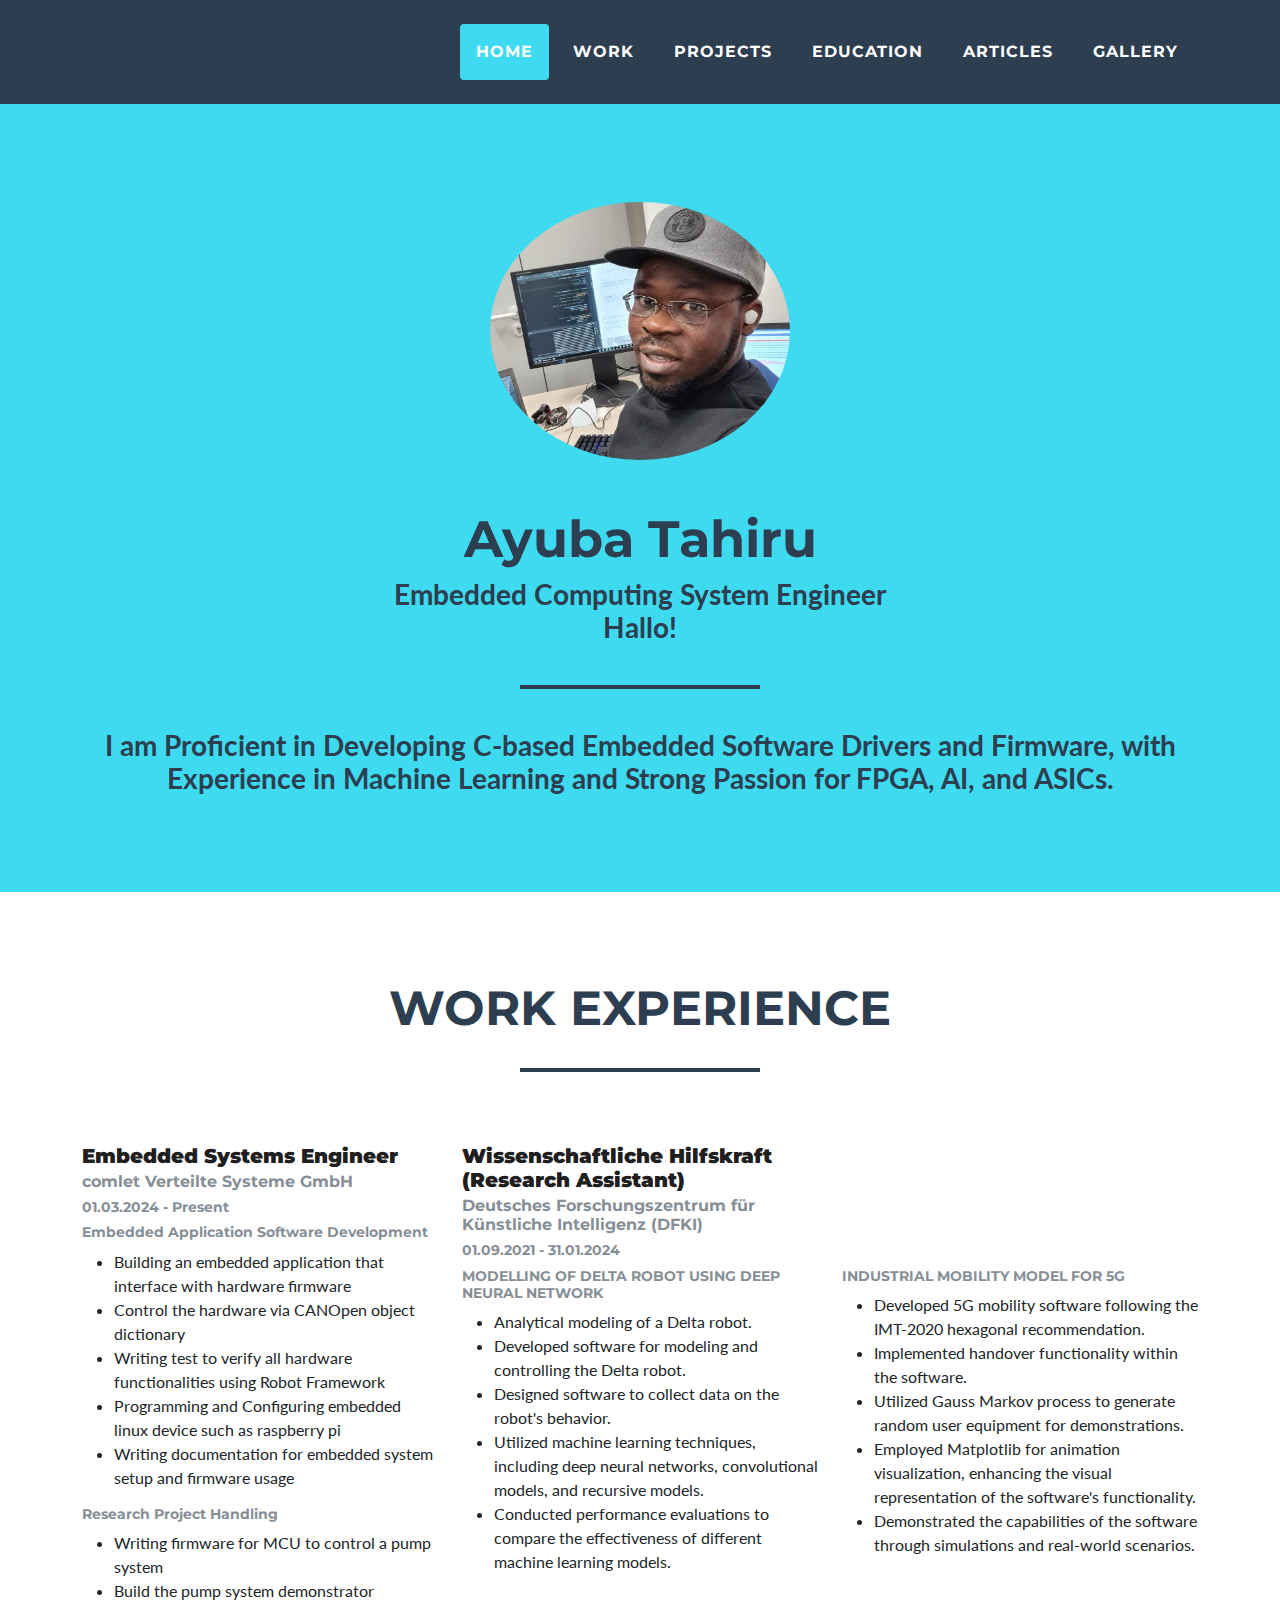
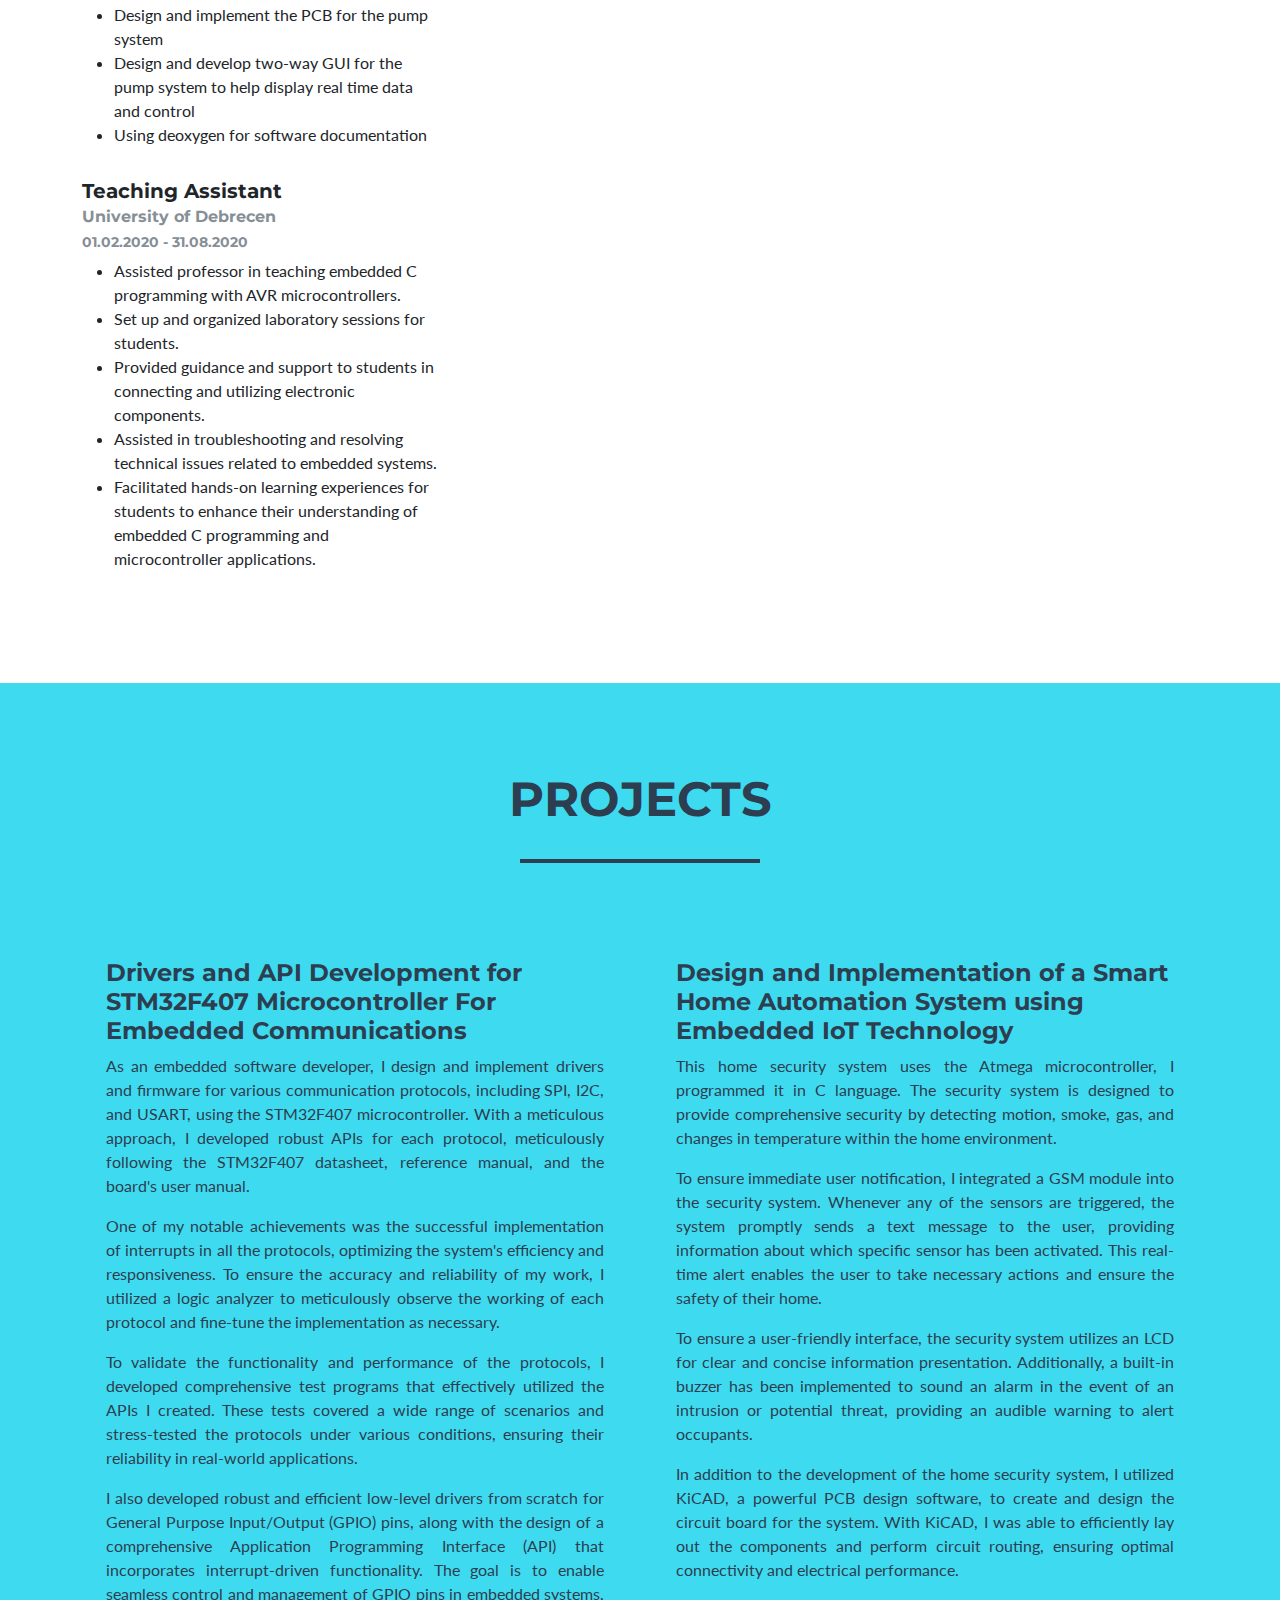
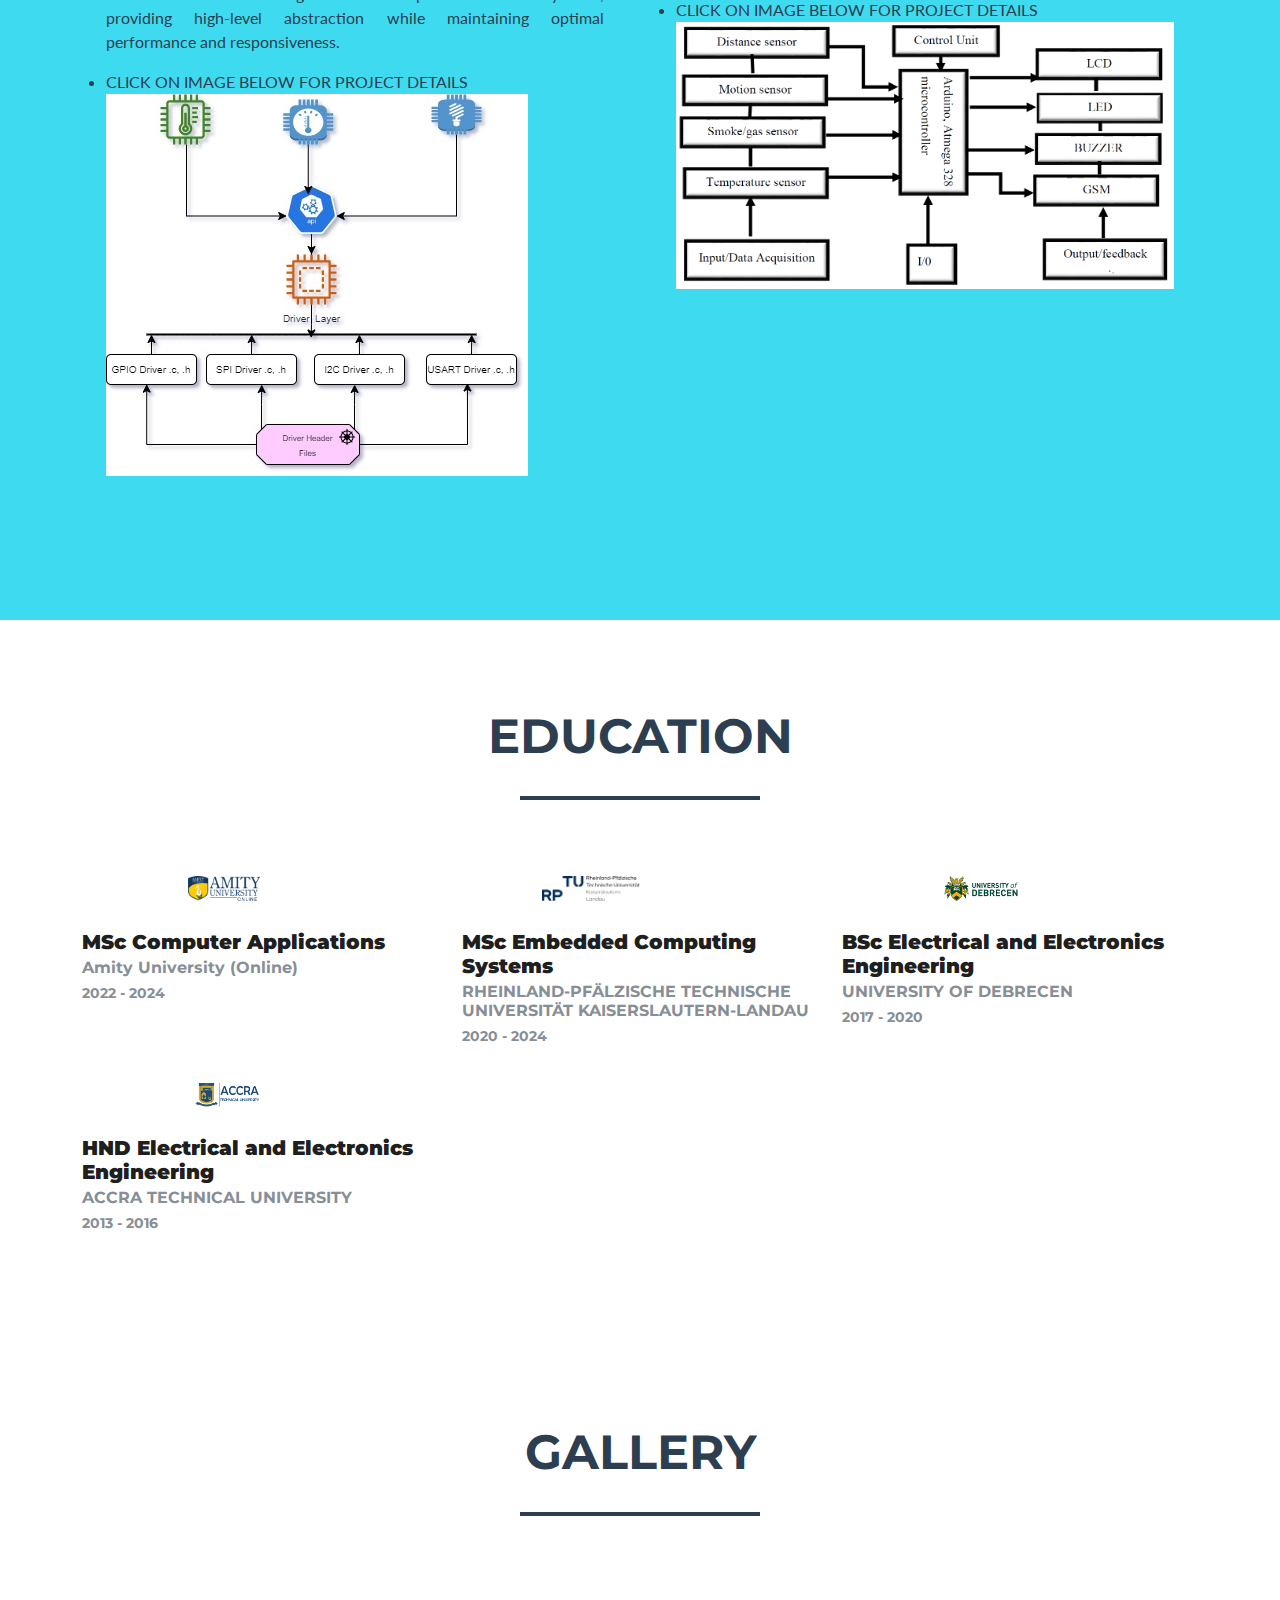
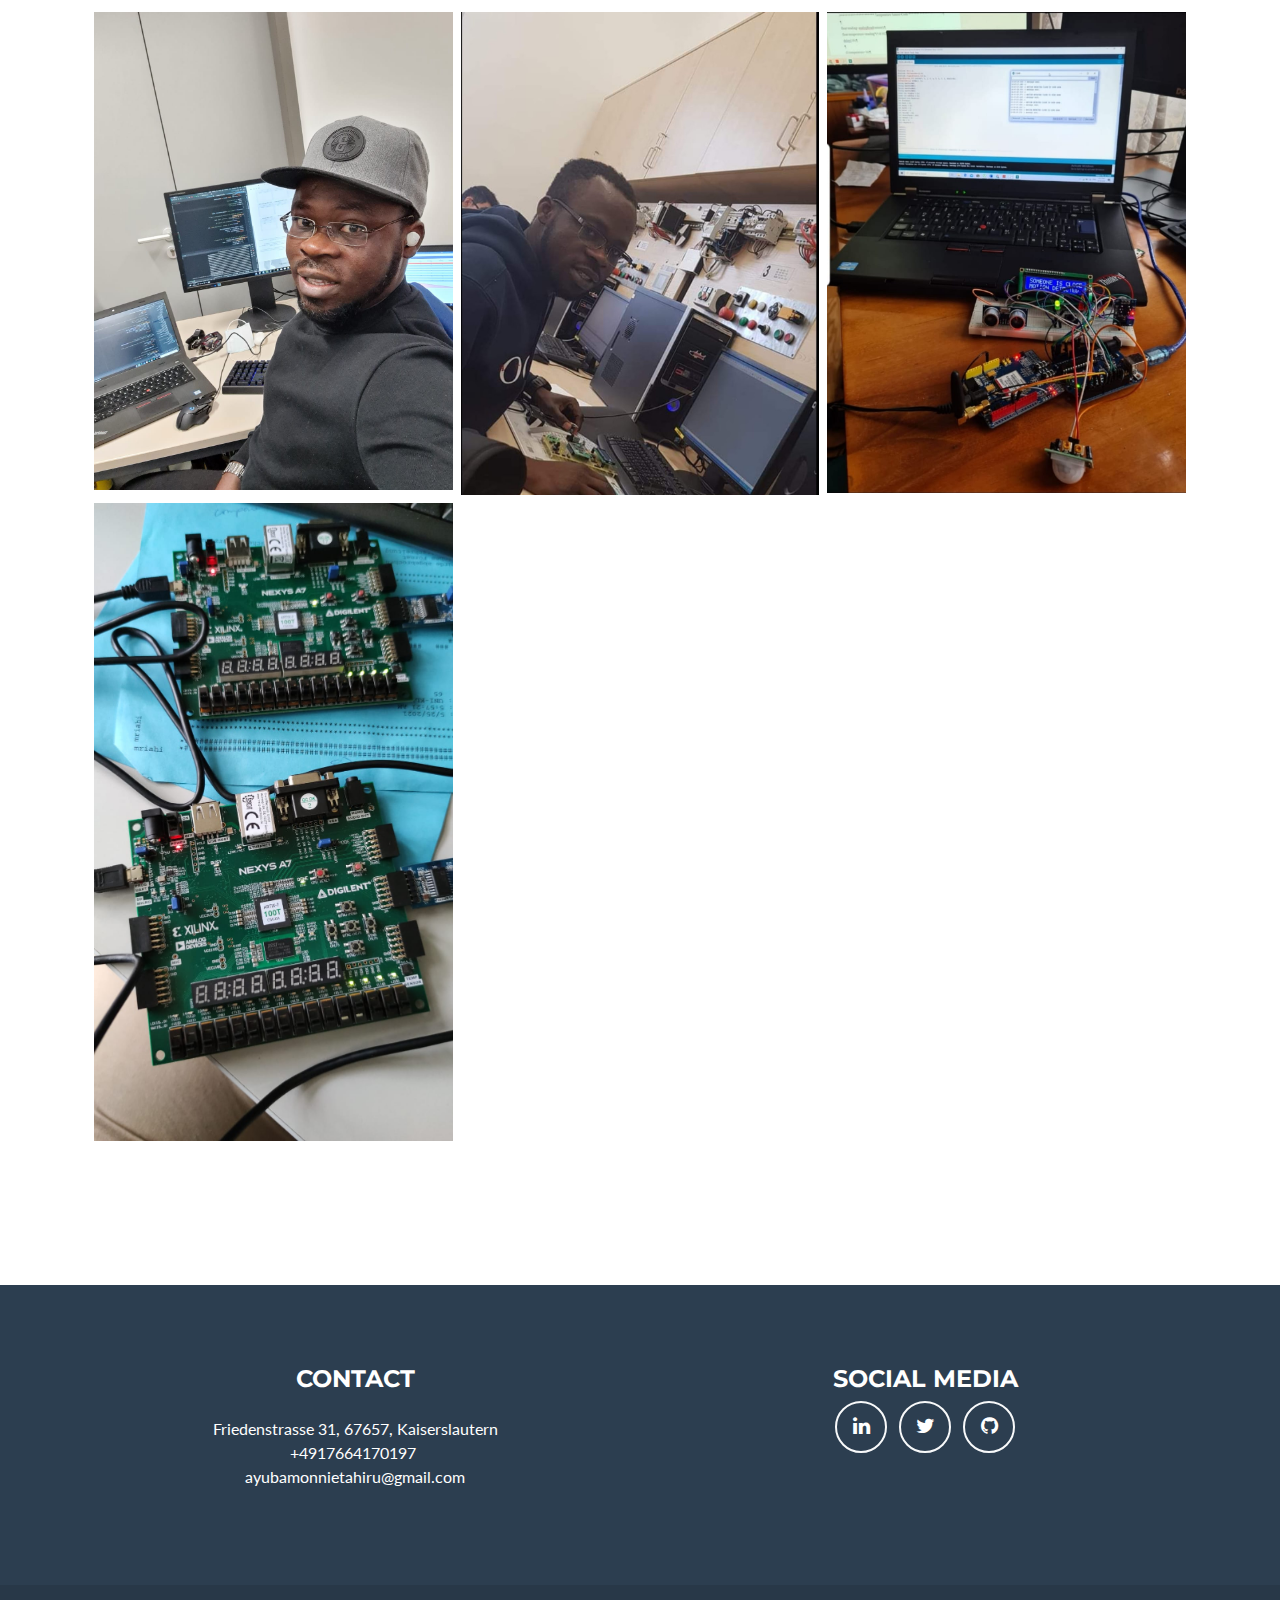
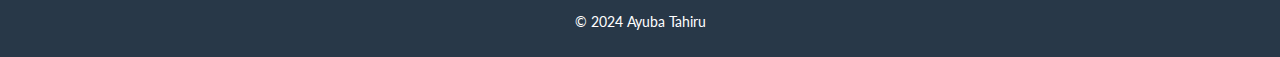
==== index.html @ aef9b49b "Profile Update" ====
<!DOCTYPE html>
<html>

<head>
    <meta charset="utf-8">
    <meta name="viewport" content="width=device-width, initial-scale=1.0, shrink-to-fit=no">
    <meta name="google-site-verification" content="ha3U45m9JiRCYBDZTpWLbIV7lhW-PBx6EXMW8R4tRHI" />
<!--    <meta name="googlec4271764624d5df5.html">-->
    <title>Ayuba Tahiru</title>
    <link rel="stylesheet" href="assets/bootstrap/css/bootstrap.min.css">
    <link rel="stylesheet" href="https://fonts.googleapis.com/css?family=Montserrat:400,700&amp;display=swap">
    <link rel="stylesheet" href="https://fonts.googleapis.com/css?family=Lato:400,700,400italic,700italic&amp;display=swap">
    <link rel="stylesheet" href="assets/fonts/font-awesome.min.css">
    <link rel="stylesheet" href="https://cdnjs.cloudflare.com/ajax/libs/baguettebox.js/1.11.1/baguetteBox.min.css">
    <link rel="stylesheet" href="assets/css/Projects-Grid-Horizontal-images.css">
    <link rel="stylesheet" href="assets/css/styles.css">
</head>

<body id="page-top" data-bs-spy="scroll" data-bs-target="#mainNav" data-bs-offset="72">
    <nav class="navbar navbar-light navbar-expand-lg fixed-top bg-secondary text-uppercase" id="mainNav">
        <div class="container"><button data-bs-toggle="collapse" data-bs-target="#navbarResponsive" class="navbar-toggler text-white bg-primary navbar-toggler-right text-uppercase rounded bg-secondary" aria-controls="navbarResponsive" aria-expanded="false" aria-label="Toggle navigation"><i class="fa fa-bars"></i></button>
            <div class="collapse navbar-collapse" id="navbarResponsive">
                <ul class="navbar-nav ms-auto">
                     <li class="nav-item mx-0 mx-lg-1"><a class="nav-link py-3 px-0 px-lg-3 rounded" href="#home">Home</a></li>
                    <li class="nav-item mx-0 mx-lg-1"><a class="nav-link py-3 px-0 px-lg-3 rounded" href="#work">Work</a></li>
                    <li class="nav-item mx-0 mx-lg-1"><a class="nav-link py-3 px-0 px-lg-3 rounded" href="#projects">Projects</a></li>
                    <li class="nav-item mx-0 mx-lg-1"><a class="nav-link py-3 px-0 px-lg-3 rounded" href="#education">Education</a></li>
                    <li class="nav-item mx-0 mx-lg-1"><a class="nav-link py-3 px-0 px-lg-3 rounded" href="mcu_Intro.html">Articles</a></li> <!-- Link to the new page -->
                    <li class="nav-item mx-0 mx-lg-1"><a class="nav-link py-3 px-0 px-lg-3 rounded" href="#gallery">Gallery</a></li>

                </ul>
            </div>
        </div>
    </nav>


    <header id="home" class="text-center text-white bg-primary masthead ayubbg">
        <div class="container"><img class="img-fluid d-block mx-auto mb-5 prof_img" src="assets/img/ayub.jpeg">
            <h3 class="name_heading text-secondary">Ayuba Tahiru</h3>
            <h2 class="font-weight-light mb-0 text-secondary">Embedded Computing System Engineer</h2>
            <h2 class="font-weight-light mb-0 text-secondary">Hallo!</h2>
            <hr class="star-dark">
            <h2 class="font-weight-light mb-0 text-secondary">I am Proficient in Developing C-based Embedded Software Drivers and Firmware, with Experience in Machine Learning and Strong Passion for FPGA, AI, and ASICs.</h2>
<!--            <h2 class="font-weight-light mb-0 text-secondary">Seeking a Position in Embedded Software Development.</h2>-->
        </div>
    </header><!-- Start: work -->
    <section id="work" class="portfolio">
        <div class="container">
            <h2 class="text-uppercase text-center text-secondary">Work Experience</h2>
            <hr class="star-dark mb-5">
            <div class="row">
                <div class="col-md-6 col-lg-4 mt-4">
                    <div class="card hide-card">
                        <div class="card-body">
                            <h5 class="card-title" style="text-align: left;"><strong><span style="color: rgba(0, 0, 0, 0.9);">Embedded Systems Engineer</span></strong></h5>
                            <h6 class="text-muted card-subtitle mb-2" style="text-align: left;">comlet Verteilte Systeme GmbH </h6>
                            <h6 class="text-muted card-subtitle mb-2 project-date mt-2" style="text-align: left;">01.03.2024 - Present</h6>
                             <h6 class="text-muted card-subtitle mb-2 project-date mt-2">Embedded Application Software Development</h6>
                            <ul>
                                <li>Building an embedded application that interface with hardware firmware</li>
                                <li>Control the hardware via CANOpen object dictionary</li>
                                <li>Writing test to verify all hardware functionalities using Robot Framework</li>
                                <li>Programming and Configuring embedded linux device such as raspberry pi</li>
                                <li>Writing documentation for embedded system setup and firmware usage</li>
                            </ul>
                            <h6 class="text-muted card-subtitle mb-2 project-date mt-2">Research Project Handling</h6>
                            <ul>
                                <li>Writing firmware for MCU to control a pump system</li>
                                <li>Build the pump system demonstrator</li>
                                <li>Design and implement the PCB for the pump system</li>
                                <li>Design and develop two-way GUI for the pump system to help display real time data and control</li>
                                <li>Using deoxygen for software documentation</li>
                            </ul>
                        </div>
                    </div>
                </div>

               <div class="col-md-6 col-lg-4 mt-4">
                    <div class="card hide-card">
                        <div class="card-body">
                            <h5 class="card-title" style="text-align: left;"><strong><span style="color: rgba(0, 0, 0, 0.9);">Wissenschaftliche Hilfskraft (Research Assistant) </span></strong></h5>
                            <h6 class="text-muted card-subtitle mb-2" style="text-align: left;">Deutsches Forschungszentrum für Künstliche Intelligenz (DFKI) </h6>
                            <h6 class="text-muted card-subtitle mb-2 project-date mt-2" style="text-align: left;">01.09.2021 - 31.01.2024</h6>
                             <h6 class="text-muted card-subtitle mb-2 project-date mt-2">MODELLING OF DELTA ROBOT USING DEEP NEURAL NETWORK</h6>
                            <ul>
                                <li>Analytical modeling of a Delta robot.</li>
                                <li>Developed software for modeling and controlling the Delta robot.</li>
                                <li>Designed software to collect data on the robot's behavior.</li>
                                <li>Utilized machine learning techniques, including deep neural networks, convolutional models, and recursive models.</li>
                                <li>Conducted performance evaluations to compare the effectiveness of different machine learning models.</li>
                            </ul>
                        </div>
                    </div>
                </div>

                <div class="col-md-6 col-lg-4 mt-5">
                    <div class="card hide-card">
                        <div class="card-body">
                        <h5 class="card-title"><strong><span style="visibility: hidden">Wissenschaftliche Hilfskraft</span></strong></h5>
                            <h6 class="text-muted card-subtitle mb-2"> <span style="visibility: hidden">Deutsches Forschungszentrum für Künstliche Intelligenz (DFKI) </span> </h6>
                            <h6 class="text-muted card-subtitle mb-2 project-date mt-2"> <span style="visibility: hidden">01.09.2021 - Present </span> </h6>
                             <h6 class="text-muted card-subtitle mb-2 project-date mt-2">INDUSTRIAL MOBILITY MODEL FOR 5G </h6>
                            <ul>
                                <li>Developed 5G mobility software following the IMT-2020 hexagonal recommendation.</li>
                                <li>Implemented handover functionality within the software.</li>
                                <li>Utilized Gauss Markov process to generate random user equipment for demonstrations.</li>
                                <li>Employed Matplotlib for animation visualization, enhancing the visual representation of the software's functionality.</li>
                                <li>Demonstrated the capabilities of the software through simulations and real-world scenarios.</li>
                            </ul>
                        </div>
                    </div>
                </div>
                <div class="col-md-6 col-lg-4 mt-3">
                    <div class="card hide-card">
                        <div class="card-body">
                            <h5 class="card-title">Teaching Assistant<br></h5>
                            <h6 class="text-muted card-subtitle mb-2">University of Debrecen</h6>
                            <h6 class="text-muted card-subtitle mb-2 project-date mt-2">01.02.2020 - 31.08.2020</h6>
                            <ul>
                                <li>Assisted professor in teaching embedded C programming with AVR microcontrollers.</li>
                                <li>Set up and organized laboratory sessions for students.</li>
                                <li>Provided guidance and support to students in connecting and utilizing electronic components.</li>
                                <li>Assisted in troubleshooting and resolving technical issues related to embedded systems.</li>
                                <li>Facilitated hands-on learning experiences for students to enhance their understanding of embedded C programming and microcontroller applications.</li>
                            </ul>
                        </div>
                    </div>
                </div>
            </div>
        </div>

    </section><!-- End: work -->
    <!-- Start: projects -->
    <section class="text-white bg-primary mb-0 ayubbg text-secondary" id="projects">
        <div class="container">
            <h2 class="text-uppercase text-center text-secondary">Projects</h2>
            <hr class="star-dark mb-5">
            <div class="text-center mt-4"></div>
        </div><!-- Start: Projects Grid Horizontal -->
        <div class="container py-4 py-xl-5">
            <div class="row gy-4 row-cols-1 row-cols-md-2">
                <div class="col">
                    <div class="d-flex flex-column flex-lg-row">
                        <div class="py-4 py-lg-0 px-lg-4">
                            <h4 >Drivers and API Development for STM32F407 Microcontroller For Embedded Communications</h4>
                            <p align="justify">As an embedded software developer, I design and implement drivers and firmware for various communication protocols, including SPI, I2C, and USART, using the STM32F407 microcontroller. With a meticulous approach, I developed robust APIs for each protocol, meticulously following the STM32F407 datasheet, reference manual, and the board's user manual.</p>
                            <p align="justify">One of my notable achievements was the successful implementation of interrupts in all the protocols, optimizing the system's efficiency and responsiveness. To ensure the accuracy and reliability of my work, I utilized a logic analyzer to meticulously observe the working of each protocol and fine-tune the implementation as necessary.</p>
                            <p align="justify">To validate the functionality and performance of the protocols, I developed comprehensive test programs that effectively utilized the APIs I created. These tests covered a wide range of scenarios and stress-tested the protocols under various conditions, ensuring their reliability in real-world applications.</p>
                            <p align="justify">I also developed robust and efficient low-level drivers from scratch for General Purpose Input/Output (GPIO) pins, along with the design of a comprehensive Application Programming Interface (API) that incorporates interrupt-driven functionality. The goal is to enable seamless control and management of GPIO pins in embedded systems, providing high-level abstraction while maintaining optimal performance and responsiveness.</p>
                            <li>CLICK ON IMAGE BELOW FOR PROJECT DETAILS</li>
                            <div class="col item h-100"><a href="https://github.com/Tayuba/All_About_EmbeddedC-CPlus/tree/main/STM32F407VGT6/stm32f407Disco_Drivers " target="_blank "><img class="img-fluid" src="assets/img/website.jpeg" alt="Project Image"   onmouseover="this.style.filter = 'brightness(50%)saturate(200%)hue-rotate(180deg)';" onmouseout="this.style.filter = 'brightness(100%)saturate(100%)hue-rotate(0deg)';"> </a></div>
                        </div>
                    </div>
                </div>
                <div class="col">
                    <div class="d-flex flex-column flex-lg-row">
                        <div class="py-4 py-lg-0 px-lg-4">
                            <h4>Design and Implementation of a Smart Home Automation System using Embedded IoT Technology</h4>
                            <p align="justify">This home security system uses the Atmega microcontroller, I programmed it in C language. The security system is designed to provide comprehensive security by detecting motion, smoke, gas, and changes in temperature within the home environment.</p>
                            <p align="justify">To ensure immediate user notification, I integrated a GSM module into the security system. Whenever any of the sensors are triggered, the system promptly sends a text message to the user, providing information about which specific sensor has been activated. This real-time alert enables the user to take necessary actions and ensure the safety of their home.</p>
                            <p align="justify">To ensure a user-friendly interface, the security system utilizes an LCD for clear and concise information presentation. Additionally, a built-in buzzer has been implemented to sound an alarm in the event of an intrusion or potential threat, providing an audible warning to alert occupants.</p>
                            <p align="justify">In addition to the development of the home security system, I utilized KiCAD, a powerful PCB design software, to create and design the circuit board for the system. With KiCAD, I was able to efficiently lay out the components and perform circuit routing, ensuring optimal connectivity and electrical performance.</p>
                            <li>CLICK ON IMAGE BELOW FOR PROJECT DETAILS</li>
                            <div class="col item h-100"><a href="https://dea.lib.unideb.hu/items/5d9f455a-3279-418d-98cb-9b0144c00881/full " target="_blank "><img class="img-fluid" src="assets/img/hss.jpeg" alt="Project Image"   onmouseover="this.style.filter = 'brightness(50%)saturate(200%)hue-rotate(180deg)';" onmouseout="this.style.filter = 'brightness(100%)saturate(100%)hue-rotate(0deg)';"> </a></div>
                        </div>
                    </div>
                </div>
            </div>
        </div><!-- End: Projects Grid Horizontal -->
    </section><!-- End: projects -->
    <!-- Start: work -->
    <section id="education" class="portfolio">
        <div class="container">
            <h2 class="text-uppercase text-center text-secondary">Education</h2>
            <hr class="star-dark mb-5">
            <div class="row">

                <div class="col-md-6 col-lg-4 mt-3">
                    <div class="card h-100">
                      <div class="card-body">
                        <div class="d-flex align-items-center justify-content-center mb-3">
                        <a href="https://amityonline.com/" target="_blank" class="education-link">
                            <img src="assets/img/amity.png" alt="" class="education-logo">
                        </a>
                        </div>
                        <h5 class="card-title"><strong><span style="color: rgba(0, 0, 0, 0.9);">MSc Computer Applications </span></strong></h5>
                        <h6 class="text-muted card-subtitle mb-2">Amity University (Online)</h6>
                        <h6 class="text-muted card-subtitle mb-2 project-date mt-2">2022 - 2024</h6>
                      </div>
                    </div>
                  </div>

                  <div class="col-md-6 col-lg-4 mt-3">
                    <div class="card h-100">
                      <div class="card-body">
                        <div class="d-flex align-items-center justify-content-center mb-3">
                        <a href="https://rptu.de/en/" target="_blank" class="education-link">
                            <img src="assets/img/RPTU1.png" alt="" class="education-logo">
                        </a>
                        </div>
                        <h5 class="card-title"><strong><span style="color: rgba(0, 0, 0, 0.9);">MSc Embedded Computing Systems</span></strong></h5>
                        <h6 class="text-muted card-subtitle mb-2">RHEINLAND-PFÄLZISCHE TECHNISCHE UNIVERSITÄT KAISERSLAUTERN-LANDAU</h6>
                        <h6 class="text-muted card-subtitle mb-2 project-date mt-2">2020 - 2024</h6>
                      </div>
                    </div>
                  </div>

                  <div class="col-md-6 col-lg-4 mt-3">
                    <div class="card h-100">
                      <div class="card-body">
                        <div class="d-flex align-items-center justify-content-center mb-3">
                            <a href="https://www.edu.unideb.hu/" target="_blank" class="education-link">
                                <img src="assets/img/ud.png" alt="" class="education-logo">
                            </a>

<!--                          <img src="assets/img/ud.png" alt="" class="education-logo">-->
                        </div>
                        <h5 class="card-title"><strong><span style="color: rgba(0, 0, 0, 0.9);">BSc Electrical and Electronics Engineering</span></strong></h5>
                        <h6 class="text-muted card-subtitle mb-2">UNIVERSITY OF DEBRECEN</h6>
                        <h6 class="text-muted card-subtitle mb-2 project-date mt-2">2017 - 2020</h6>
<!--                        <h6 class="text-muted card-subtitle mb-2 project-date mt-2">4.92</h6>-->
                      </div>
                    </div>
                  </div>
                  <div class="col-md-6 col-lg-4 mt-3">
                    <div class="card h-100">
                      <div class="card-body">
                        <div class="d-flex align-items-center justify-content-center mb-3">
                        <a href="https://atu.edu.gh/" target="_blank" class="education-link">
                        <img src="assets/img/Picture1.jpg" alt="" class="education-logo">
                       </a>
<!--                          <img src="assets/img/Picture1.jpg" alt="Accra Technical University Logo" class="education-logo">-->
                        </div>
                        <h5 class="card-title"><strong><span style="color: rgba(0, 0, 0, 0.9);">HND Electrical and Electronics Engineering</span></strong></h5>
                        <h6 class="text-muted card-subtitle mb-2">ACCRA TECHNICAL UNIVERSITY</h6>
                        <h6 class="text-muted card-subtitle mb-2 project-date mt-2">2013 - 2016</h6>
<!--                        <h6 class="text-muted card-subtitle mb-2 project-date mt-2">3.26</h6>-->
                      </div>
                    </div>
                  </div>
                </div>
        </div>
    </section><!-- End: work -->
    <!-- Start: gallery -->
    <section id="gallery" class="portfolio">
    <div class="container">
    <h2 class="text-uppercase text-center text-secondary">Gallery</h2>
    <hr class="star-dark mb-5">
    <!-- Start: Lightbox Gallery -->
    <section class="photo-gallery py-4 py-xl-5">
        <div class="container">
            <!-- Start: Photos -->
            <div class="row gx-2 gy-2 row-cols-1 row-cols-md-2 row-cols-xl-3 photos" data-bss-baguettebox="">
                <div class="col item h-100"><img class="img-fluid gallery-image" src="assets/img/img1.jpeg"></div>
                <div class="col item h-100"><img class="img-fluid gallery-image" src="assets/img/img2.jpeg"></div>
                <div class="col item h-100"><img class="img-fluid gallery-image" src="assets/img/img3.jpeg"></div>
<!--                <div class="col item h-100"><img class="img-fluid gallery-image" src="assets/img/img4.jpeg"></div>-->
                <div class="col item h-100"><img class="img-fluid gallery-image" src="assets/img/img5.jpeg"></div>
<!--                <div class="col item h-100"><img class="img-fluid gallery-image" src="assets/img/img6.jpeg"></div>-->
            </div>
            <!-- End: Photos -->
        </div>
    </section>
    <!-- End: Lightbox Gallery -->
</div>


    </section><!-- End: gallery -->

    <footer class="text-center footer">
        <div class="container">
            <div class="row">
                <div class="col-md-6 mb-5 mb-lg-0">
                    <h4 class="text-uppercase mb-4">Contact</h4>
                    <p>Friedenstrasse 31, 67657, Kaiserslautern<br><a class="no-uline" href="tel:+4917664170197"><span style="color: rgb(255, 255, 255);">+4917664170197</span></a>&nbsp;<br><a class="no-uline" href="mailto:ayubamonnietahiru@gmail.com"><span style="color: rgb(255, 255, 255);">ayubamonnietahiru@gmail.com</span></a></p>
                </div>
                <div class="col-md-6 mb-5 mb-lg-0">
                    <h4 class="text-uppercase">Social Media</h4>
                    <ul class="list-inline">
                        <li class="list-inline-item"><a class="btn btn-outline-light text-center btn-social rounded-circle" role="button" href="https://www.linkedin.com/in/ayuba-tahiru-1401a1169/" target="_blank"><i class="fa fa-linkedin fa-fw"></i></a></li>
                        <li class="list-inline-item"><a class="btn btn-outline-light text-center btn-social rounded-circle" role="button" href="https://twitter.com/AyubaTahiru1#" target="_blank"><i class="fa fa-twitter fa-fw"></i></a></li>
                        <li class="list-inline-item"><a class="btn btn-outline-light text-center btn-social rounded-circle" role="button" href="https://github.com/Tayuba" target="_blank"><i class="fa fa-github fa-fw"></i></a></li>
                    </ul>
                </div>
            </div>
        </div>
    </footer>
    <div class="text-center text-white copyright py-4">
        <div class="container"><small>© 2024 Ayuba Tahiru</small></div>
    </div>
    <div class="d-lg-none scroll-to-top position-fixed rounded"><a class="text-center d-block rounded text-white" href="#page-top"><i class="fa fa-chevron-up"></i></a></div>
    <div class="modal text-center" role="dialog" tabindex="-1" id="portfolio-modal-1">
        <div class="modal-dialog modal-lg" role="document">
            <div class="modal-content">
                <div class="modal-header"><button type="button" class="btn-close" data-bs-dismiss="modal" aria-label="Close"></button></div>
                <div class="modal-body">
                    <div class="container text-center">
                        <div class="row">
                            <div class="col-lg-8 mx-auto">
                                <h2 class="text-uppercase text-secondary mb-0">Project Name</h2>
                                <hr class="star-dark mb-5"><img class="img-fluid mb-5" src="assets/img/portfolio/cabin.png">
                                <p class="mb-5"></p>
                            </div>
                        </div>
                    </div>
                </div>
                <div class="modal-footer pb-5"><a class="btn btn-primary btn-lg mx-auto rounded-pill portfolio-modal-dismiss" role="button" data-bs-dismiss="modal"><i class="fa fa-close"></i>&nbsp;Close Project</a></div>
            </div>
        </div>
    </div>
    <div class="modal text-center" role="dialog" tabindex="-1" id="portfolio-modal-2">
        <div class="modal-dialog modal-lg" role="document">
            <div class="modal-content">
                <div class="modal-header"><button type="button" class="btn-close" data-bs-dismiss="modal" aria-label="Close"></button></div>
                <div class="modal-body">
                    <div class="container text-center">
                        <div class="row">
                            <div class="col-lg-8 mx-auto">
                                <h2 class="text-uppercase text-secondary mb-0">Project Name</h2>
                                <hr class="star-dark mb-5"><img class="img-fluid mb-5" src="assets/img/portfolio/cake.png">
                                <p class="mb-5"></p>
                            </div>
                        </div>
                    </div>
                </div>
                <div class="modal-footer pb-5"><a class="btn btn-primary btn-lg mx-auto rounded-pill portfolio-modal-dismiss" role="button" data-bs-dismiss="modal"><i class="fa fa-close"></i>&nbsp;Close Project</a></div>
            </div>
        </div>
    </div>
    <div class="modal text-center" role="dialog" tabindex="-1" id="portfolio-modal-3">
        <div class="modal-dialog modal-lg" role="document">
            <div class="modal-content">
                <div class="modal-header"><button type="button" class="btn-close" data-bs-dismiss="modal" aria-label="Close"></button></div>
                <div class="modal-body">
                    <div class="container text-center">
                        <div class="row">
                            <div class="col-lg-8 mx-auto">
                                <h2 class="text-uppercase text-secondary mb-0">Project Name</h2>
                                <hr class="star-dark mb-5"><img class="img-fluid mb-5" src="assets/img/portfolio/circus.png">
                                <p class="mb-5"></p>
                            </div>
                        </div>
                    </div>
                </div>
                <div class="modal-footer pb-5"><a class="btn btn-primary btn-lg mx-auto rounded-pill portfolio-modal-dismiss" role="button" data-bs-dismiss="modal"><i class="fa fa-close"></i>&nbsp;Close Project</a></div>
            </div>
        </div>
    </div>
    <div class="modal text-center" role="dialog" tabindex="-1" id="portfolio-modal-4">
        <div class="modal-dialog modal-lg" role="document">
            <div class="modal-content">
                <div class="modal-header"><button type="button" class="btn-close" data-bs-dismiss="modal" aria-label="Close"></button></div>
                <div class="modal-body">
                    <div class="container text-center">
                        <div class="row">
                            <div class="col-lg-8 mx-auto">
                                <h2 class="text-uppercase text-secondary mb-0">Project Name</h2>
                                <hr class="star-dark mb-5"><img class="img-fluid mb-5" src="assets/img/portfolio/game.png">
                                <p class="mb-5"></p>
                            </div>
                        </div>
                    </div>
                </div>
                <div class="modal-footer pb-5"><a class="btn btn-primary btn-lg mx-auto rounded-pill portfolio-modal-dismiss" role="button" data-bs-dismiss="modal"><i class="fa fa-close"></i>&nbsp;Close Project</a></div>
            </div>
        </div>
    </div>
    <div class="modal text-center" role="dialog" tabindex="-1" id="portfolio-modal-5">
        <div class="modal-dialog modal-lg" role="document">
            <div class="modal-content">
                <div class="modal-header"><button type="button" class="btn-close" data-bs-dismiss="modal" aria-label="Close"></button></div>
                <div class="modal-body">
                    <div class="container text-center">
                        <div class="row">
                            <div class="col-lg-8 mx-auto">
                                <h2 class="text-uppercase text-secondary mb-0">Project Name</h2>
                                <hr class="star-dark mb-5"><img class="img-fluid mb-5" src="assets/img/portfolio/safe.png">
                                <p class="mb-5"></p>
                            </div>
                        </div>
                    </div>
                </div>
                <div class="modal-footer pb-5"><a class="btn btn-primary btn-lg mx-auto rounded-pill portfolio-modal-dismiss" role="button" data-bs-dismiss="modal"><i class="fa fa-close"></i>&nbsp;Close Project</a></div>
            </div>
        </div>
    </div>
    <div class="modal text-center" role="dialog" tabindex="-1" id="portfolio-modal-6">
        <div class="modal-dialog modal-lg" role="document">
            <div class="modal-content">
                <div class="modal-header"><button type="button" class="btn-close" data-bs-dismiss="modal" aria-label="Close"></button></div>
                <div class="modal-body">
                    <div class="container text-center">
                        <div class="row">
                            <div class="col-lg-8 mx-auto">
                                <h2 class="text-uppercase text-secondary mb-0">Project Name</h2>
                                <hr class="star-dark mb-5"><img class="img-fluid mb-5" src="assets/img/portfolio/submarine.png">
                                <p class="mb-5"></p>
                            </div>
                        </div>
                    </div>
                </div>
                <div class="modal-footer pb-5"><a class="btn btn-primary btn-lg mx-auto rounded-pill portfolio-modal-dismiss" role="button" data-bs-dismiss="modal"><i class="fa fa-close"></i>&nbsp;Close Project</a></div>
            </div>
        </div>
    </div>
    <script src="assets/bootstrap/js/bootstrap.min.js"></script>
    <script src="https://cdnjs.cloudflare.com/ajax/libs/baguettebox.js/1.11.1/baguetteBox.min.js"></script>
    <script src="assets/js/freelancer.js"></script>
    <script src="assets/js/Lightbox-Gallery.js"></script>
</body>

</html>
---- assets/css/Projects-Grid-Horizontal-images.css ----
.fit-cover {
  object-fit: cover;
}
---- assets/css/styles.css ----
.ayubbg {
  background-color: #3edbf0 !important;
}

.prof_img {
  border-radius: 50%;
  width: 300px;
}

name_heading {
}

.name_heading {
  font-size: larger;
}

.name_heading {
  font-size: 3.2rem;
}

project-date {
  font-size: 0.7rem;
}

.project-date {
  font-size: 0.9rem;
}

.hide-card {
  border-color: white;
}

.no-uline {
  text-decoration: none !important;
}

.img-custom {
  max-width: 350;
  max-height: 467px;
}
.card {
  border: none;
}

.card-body {
  padding: 0;
}

.education-logo {
  width: 50%;
  height: 50px; /* Adjust the height as needed */
  object-fit: contain;
}

.project-image {
  width: 100%; /* Adjust the width as needed */
  height: auto;
  object-fit: cover;
}
.gallery-image {
  width: 100%;
  height: 100%;
  object-fit: cover;
}
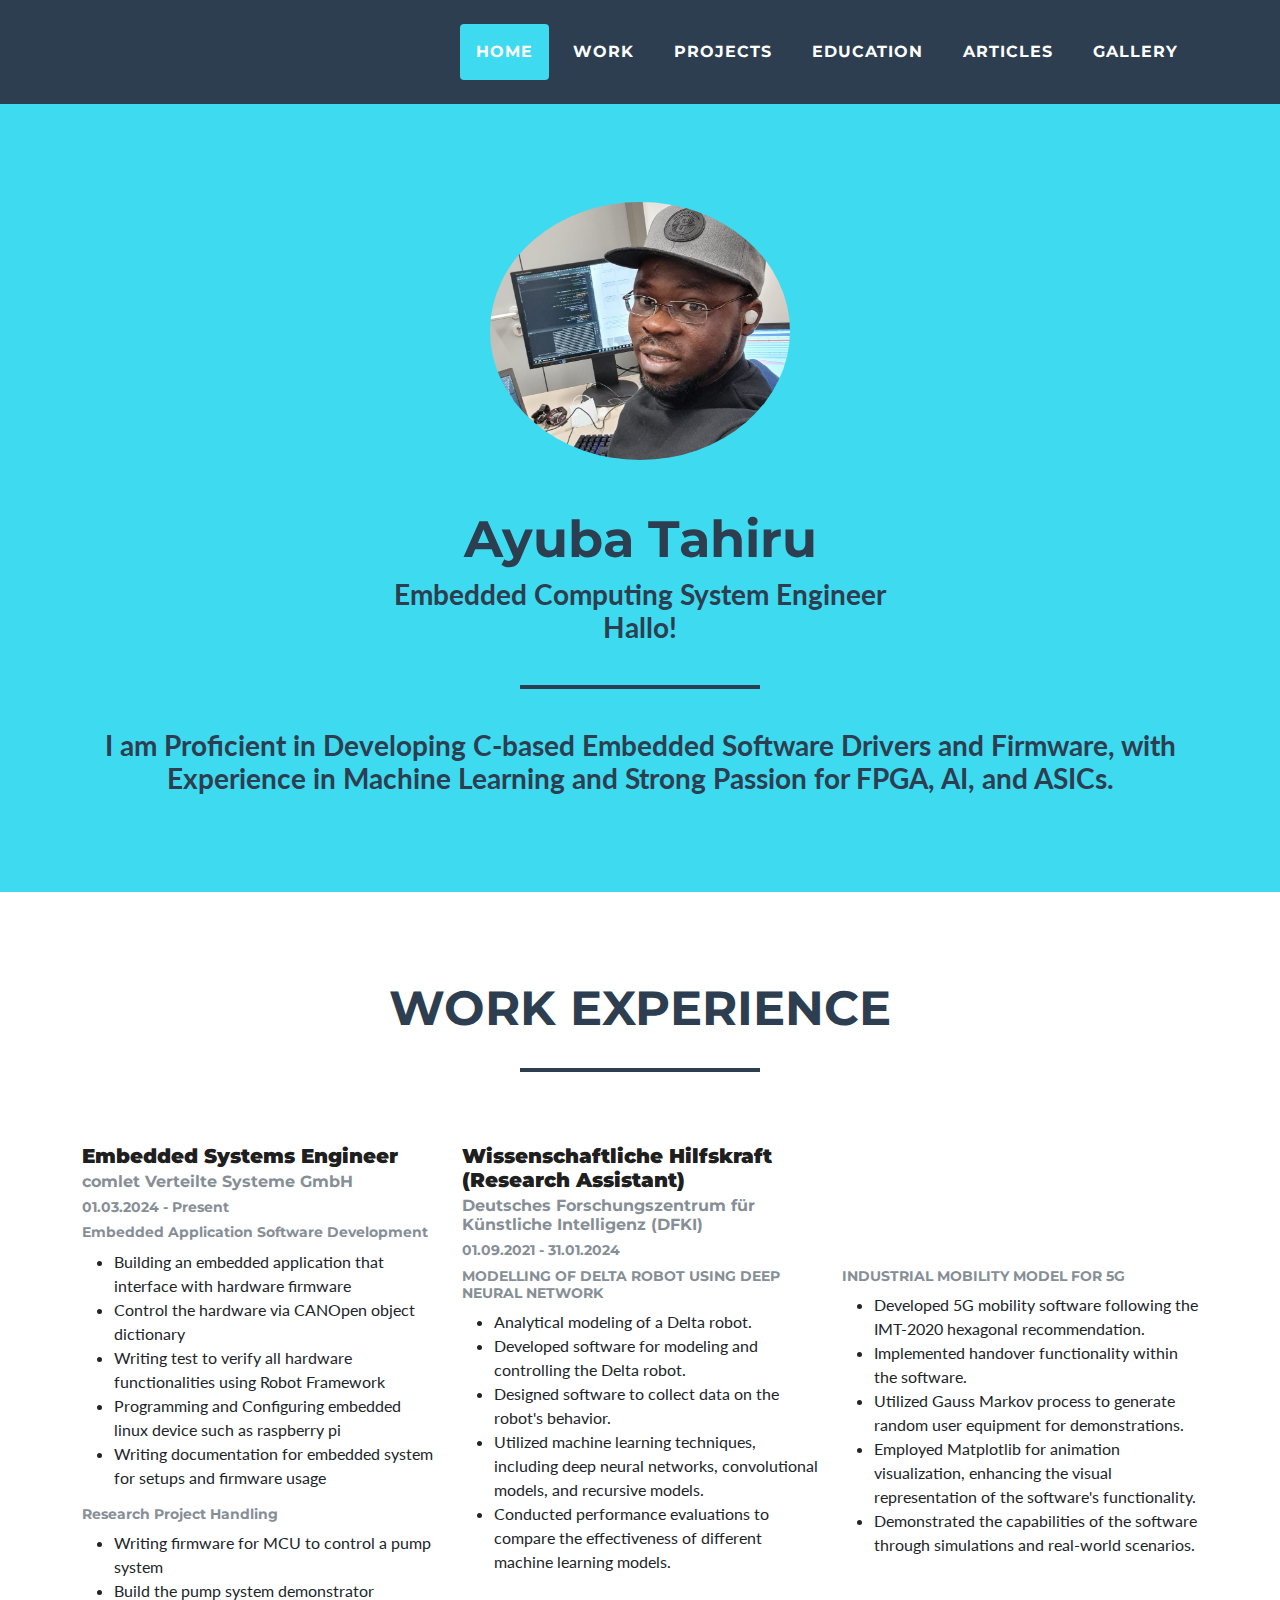
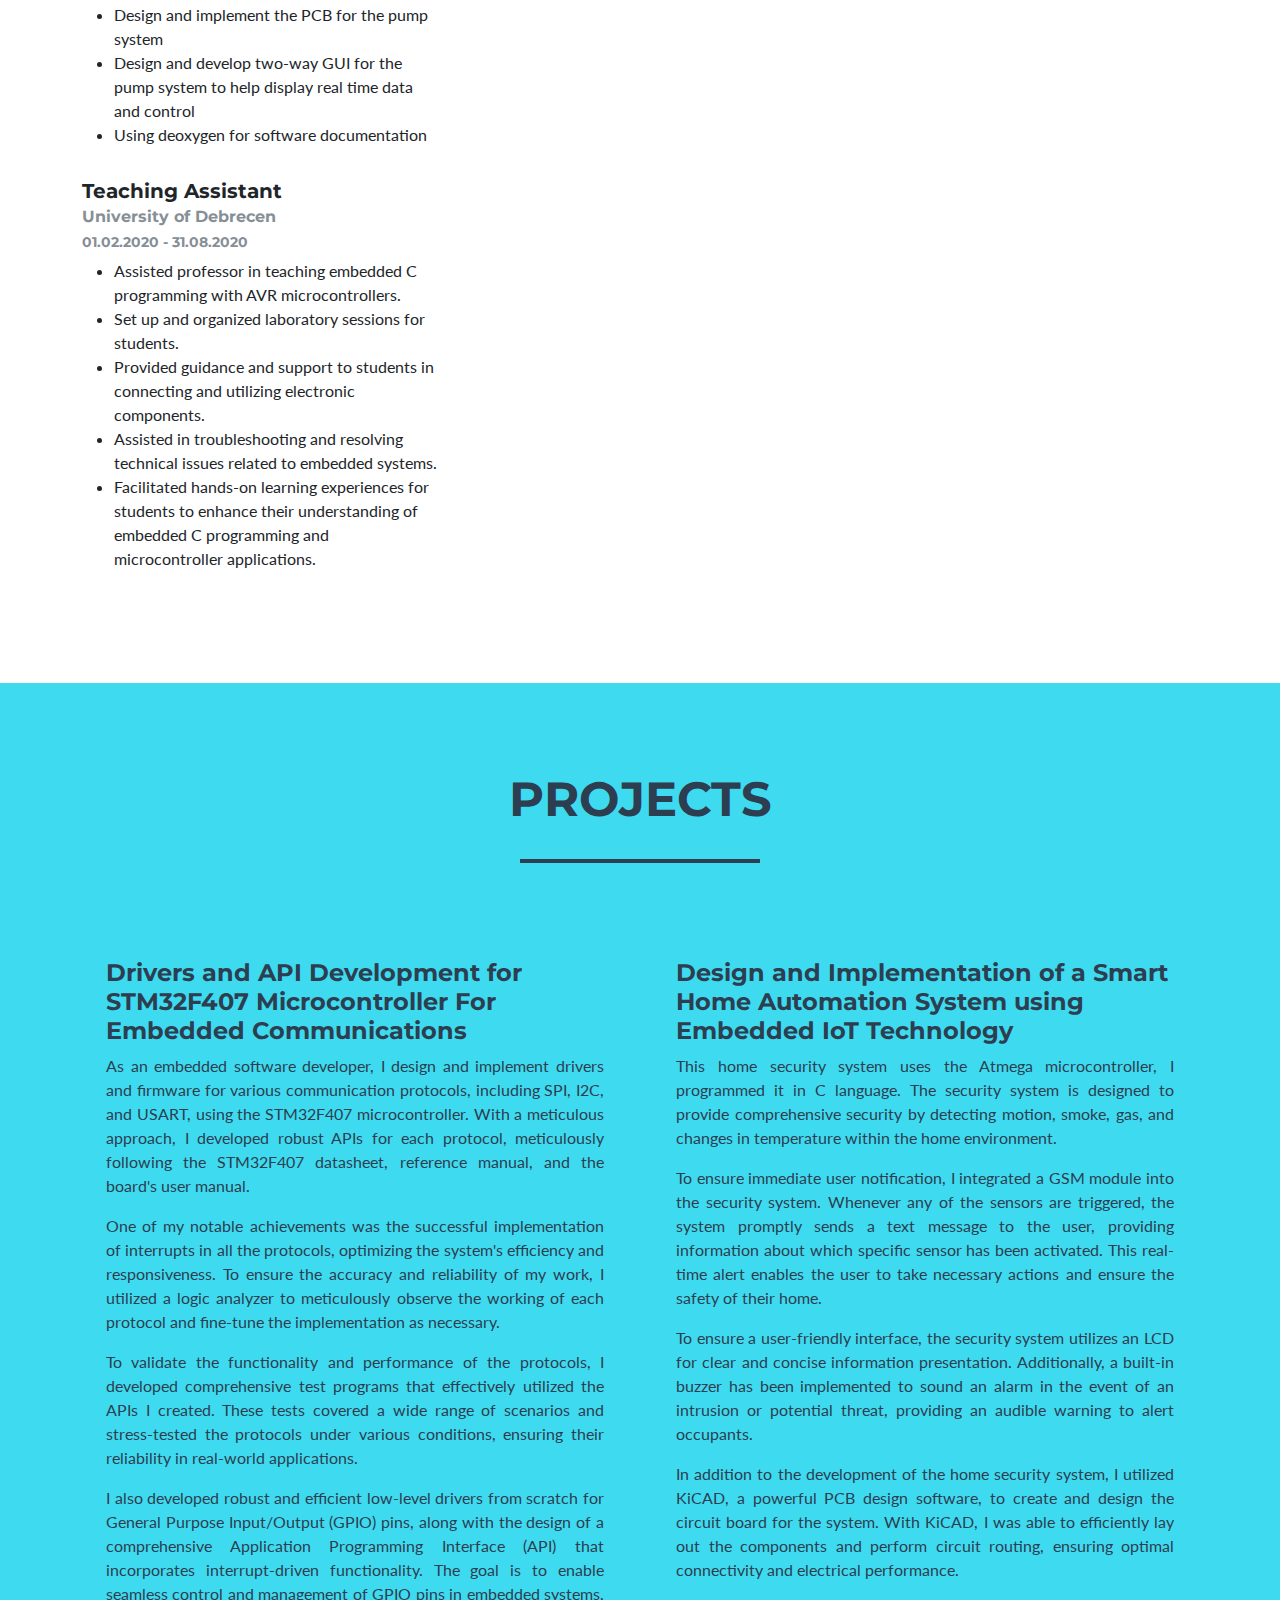
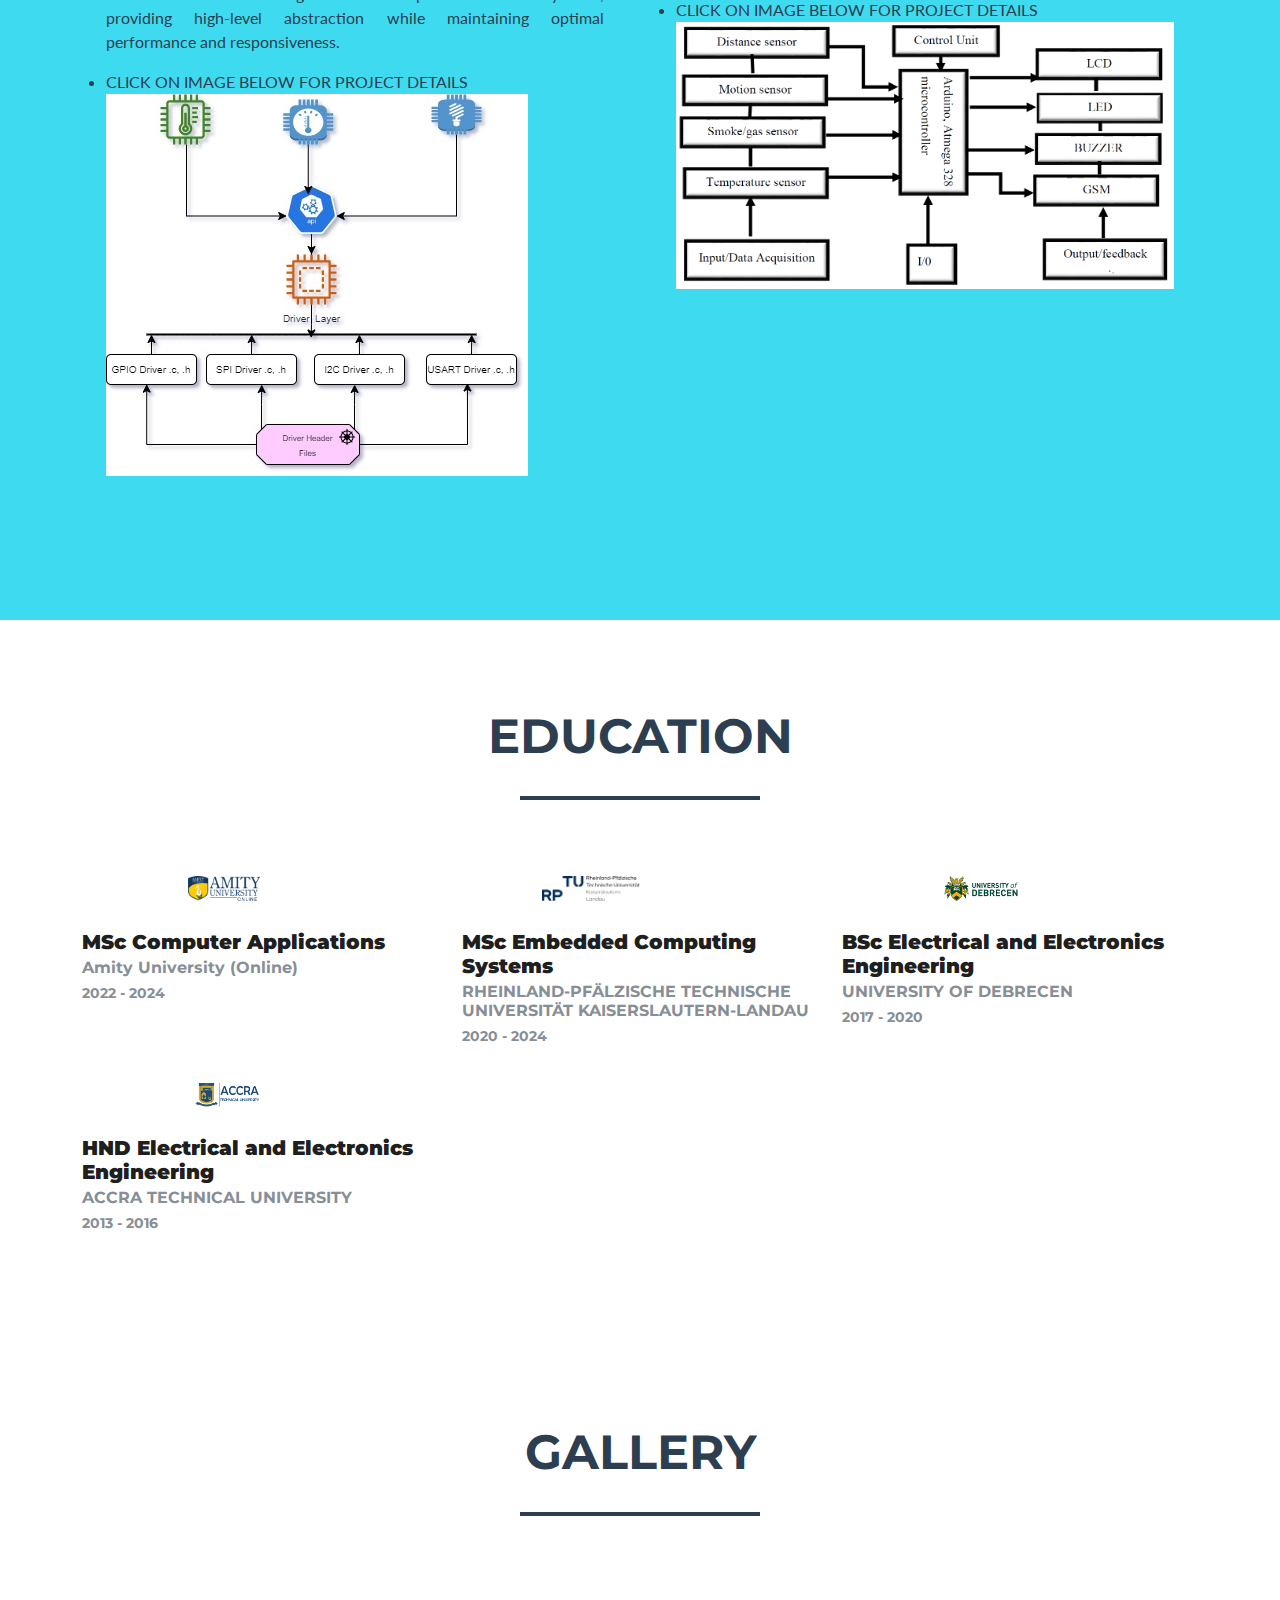
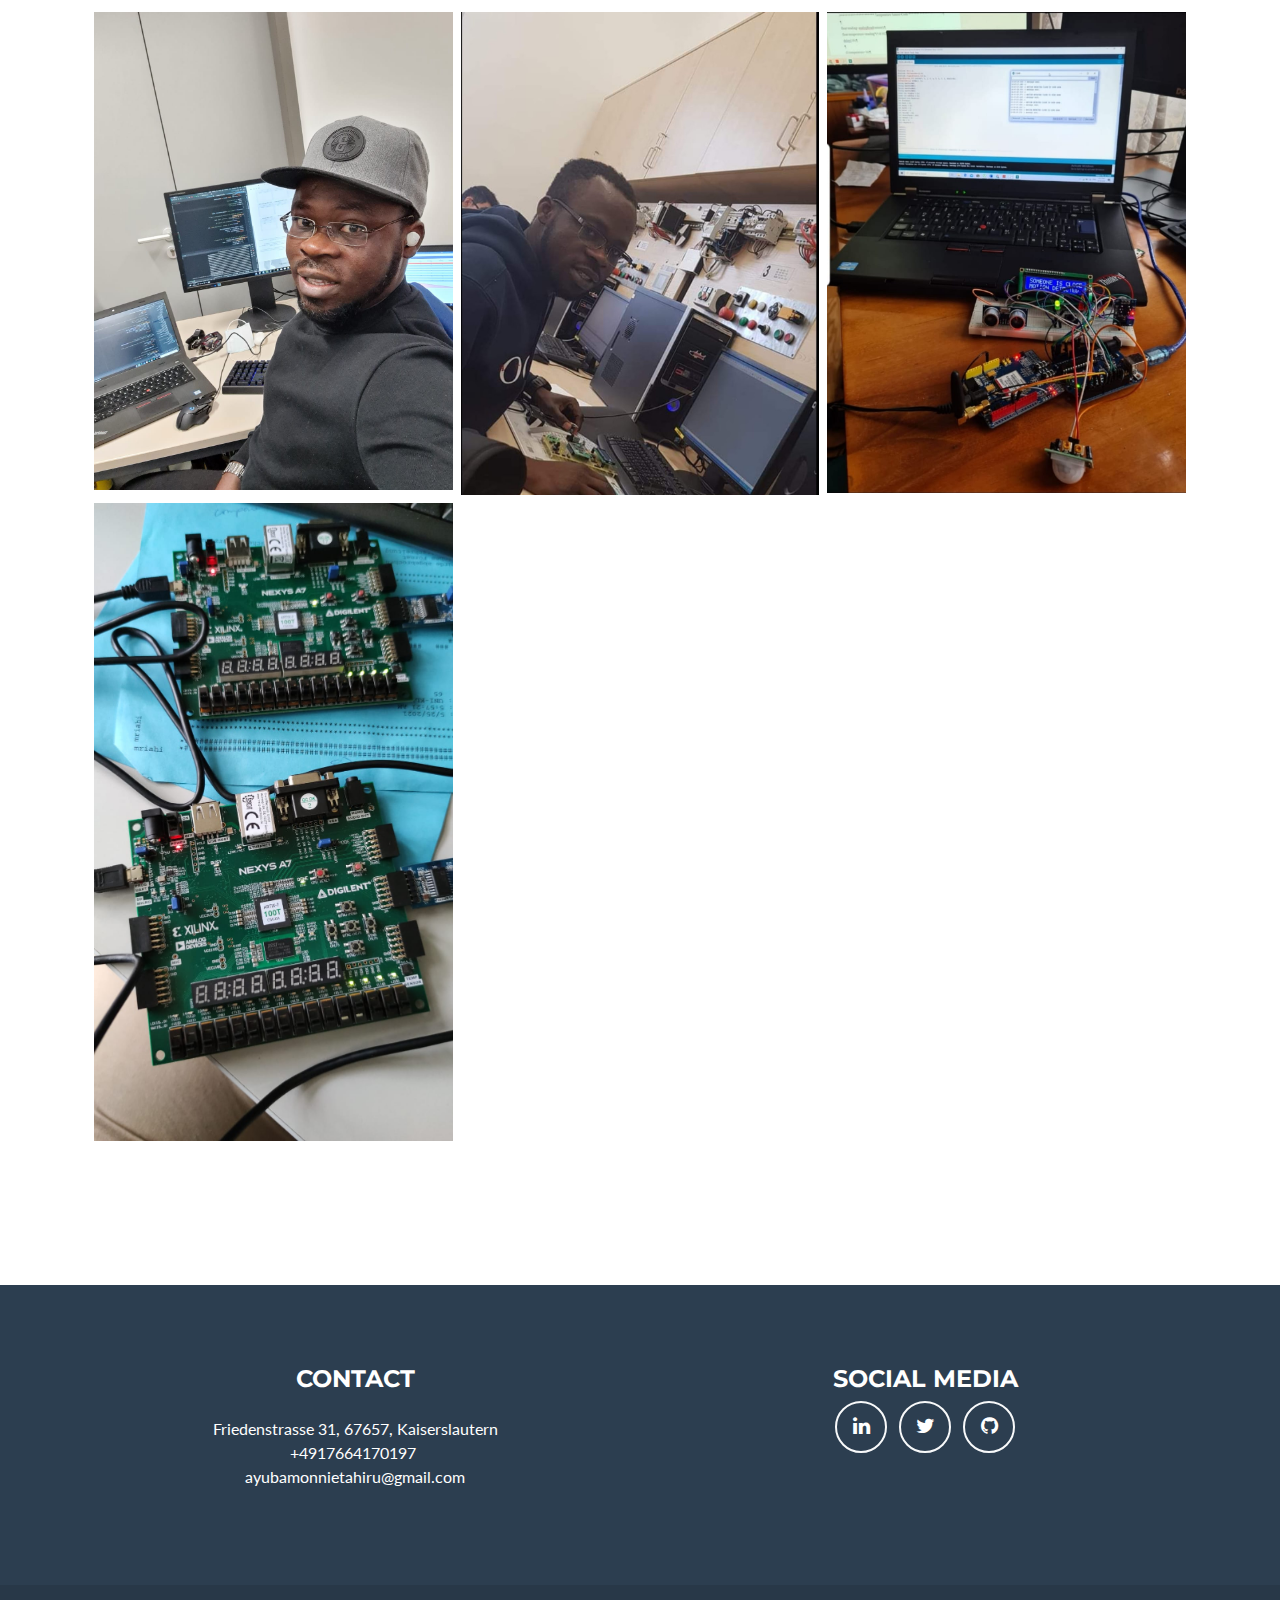
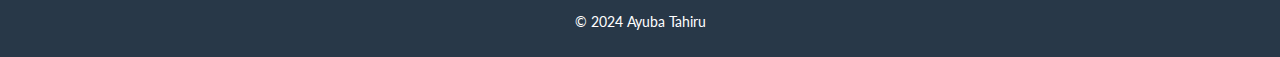
==== commit f8126a3a: "Profile Update" ====
--- a/index.html
+++ b/index.html
@@ -61,7 +61,7 @@
                                 <li>Control the hardware via CANOpen object dictionary</li>
                                 <li>Writing test to verify all hardware functionalities using Robot Framework</li>
                                 <li>Programming and Configuring embedded linux device such as raspberry pi</li>
-                                <li>Writing documentation for embedded system setup and firmware usage</li>
+                                <li>Writing documentation for embedded system for setups and firmware usage</li>
                             </ul>
                             <h6 class="text-muted card-subtitle mb-2 project-date mt-2">Research Project Handling</h6>
                             <ul>
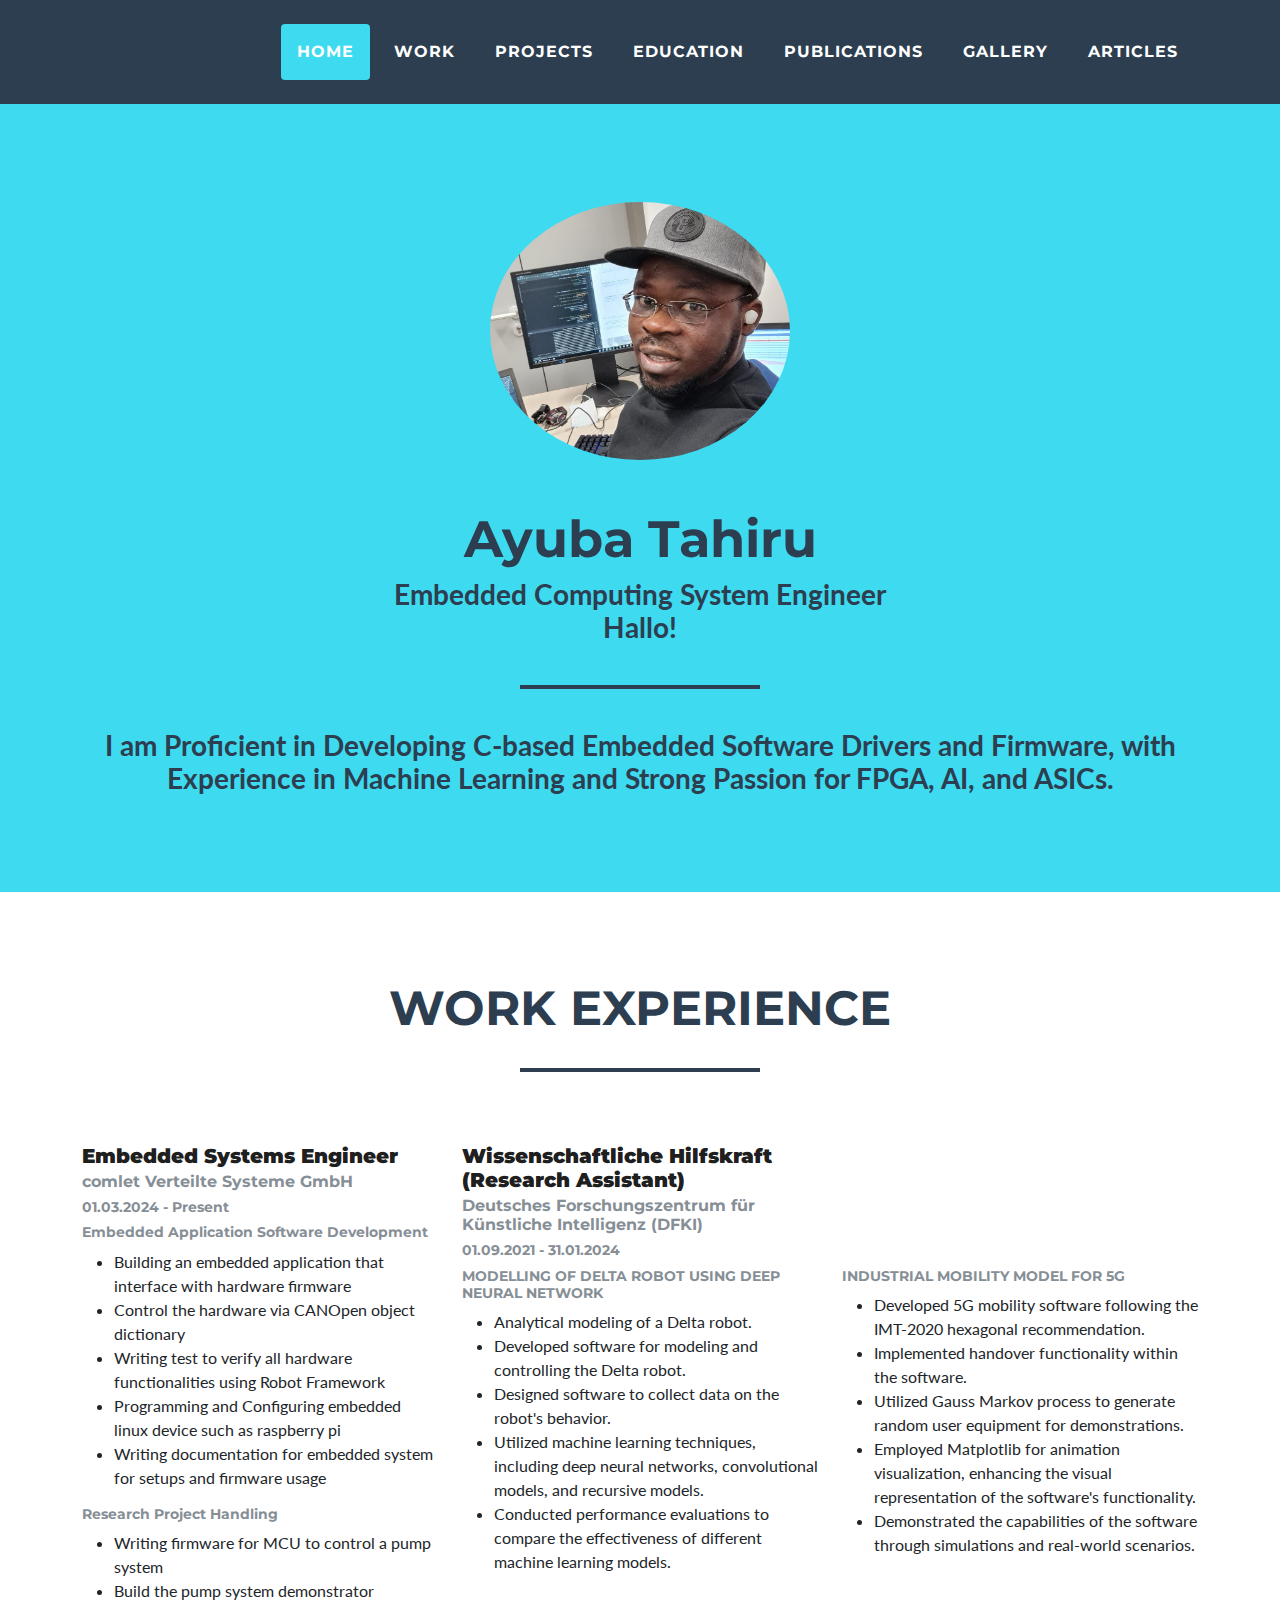
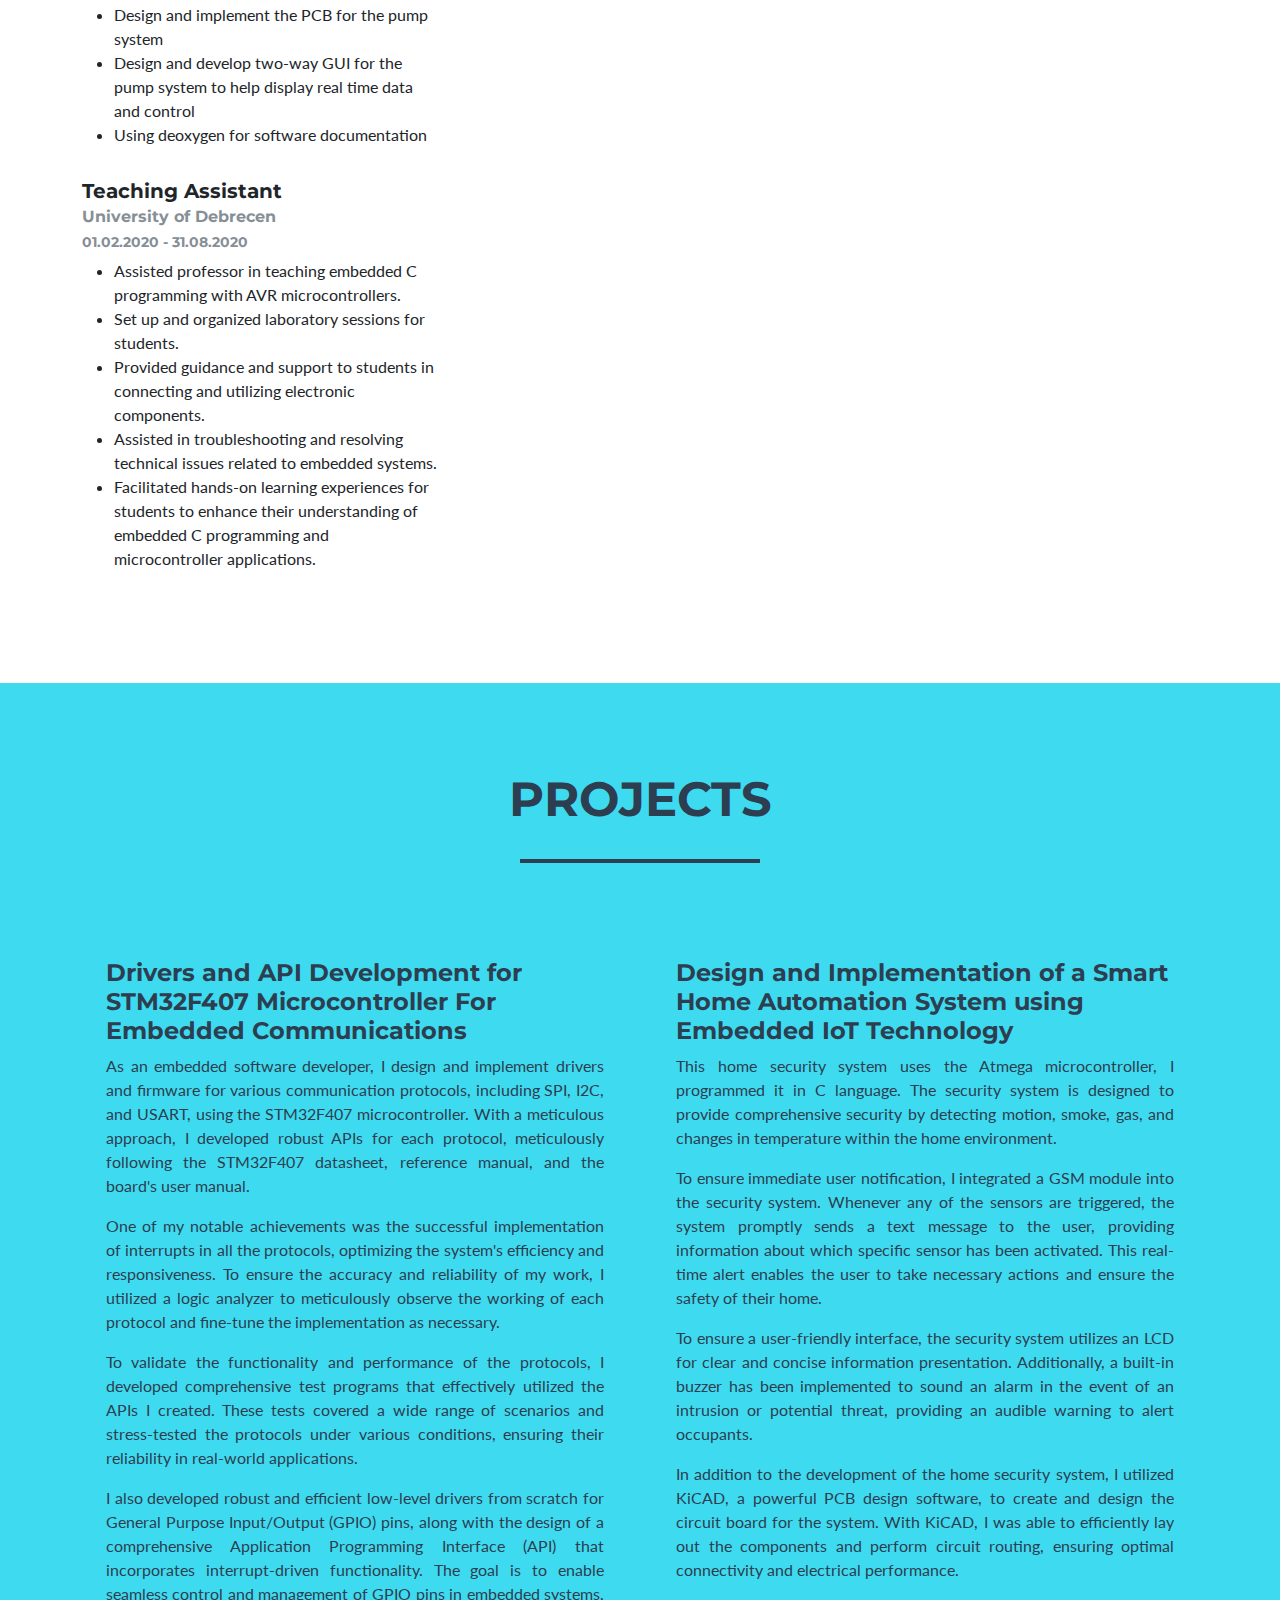
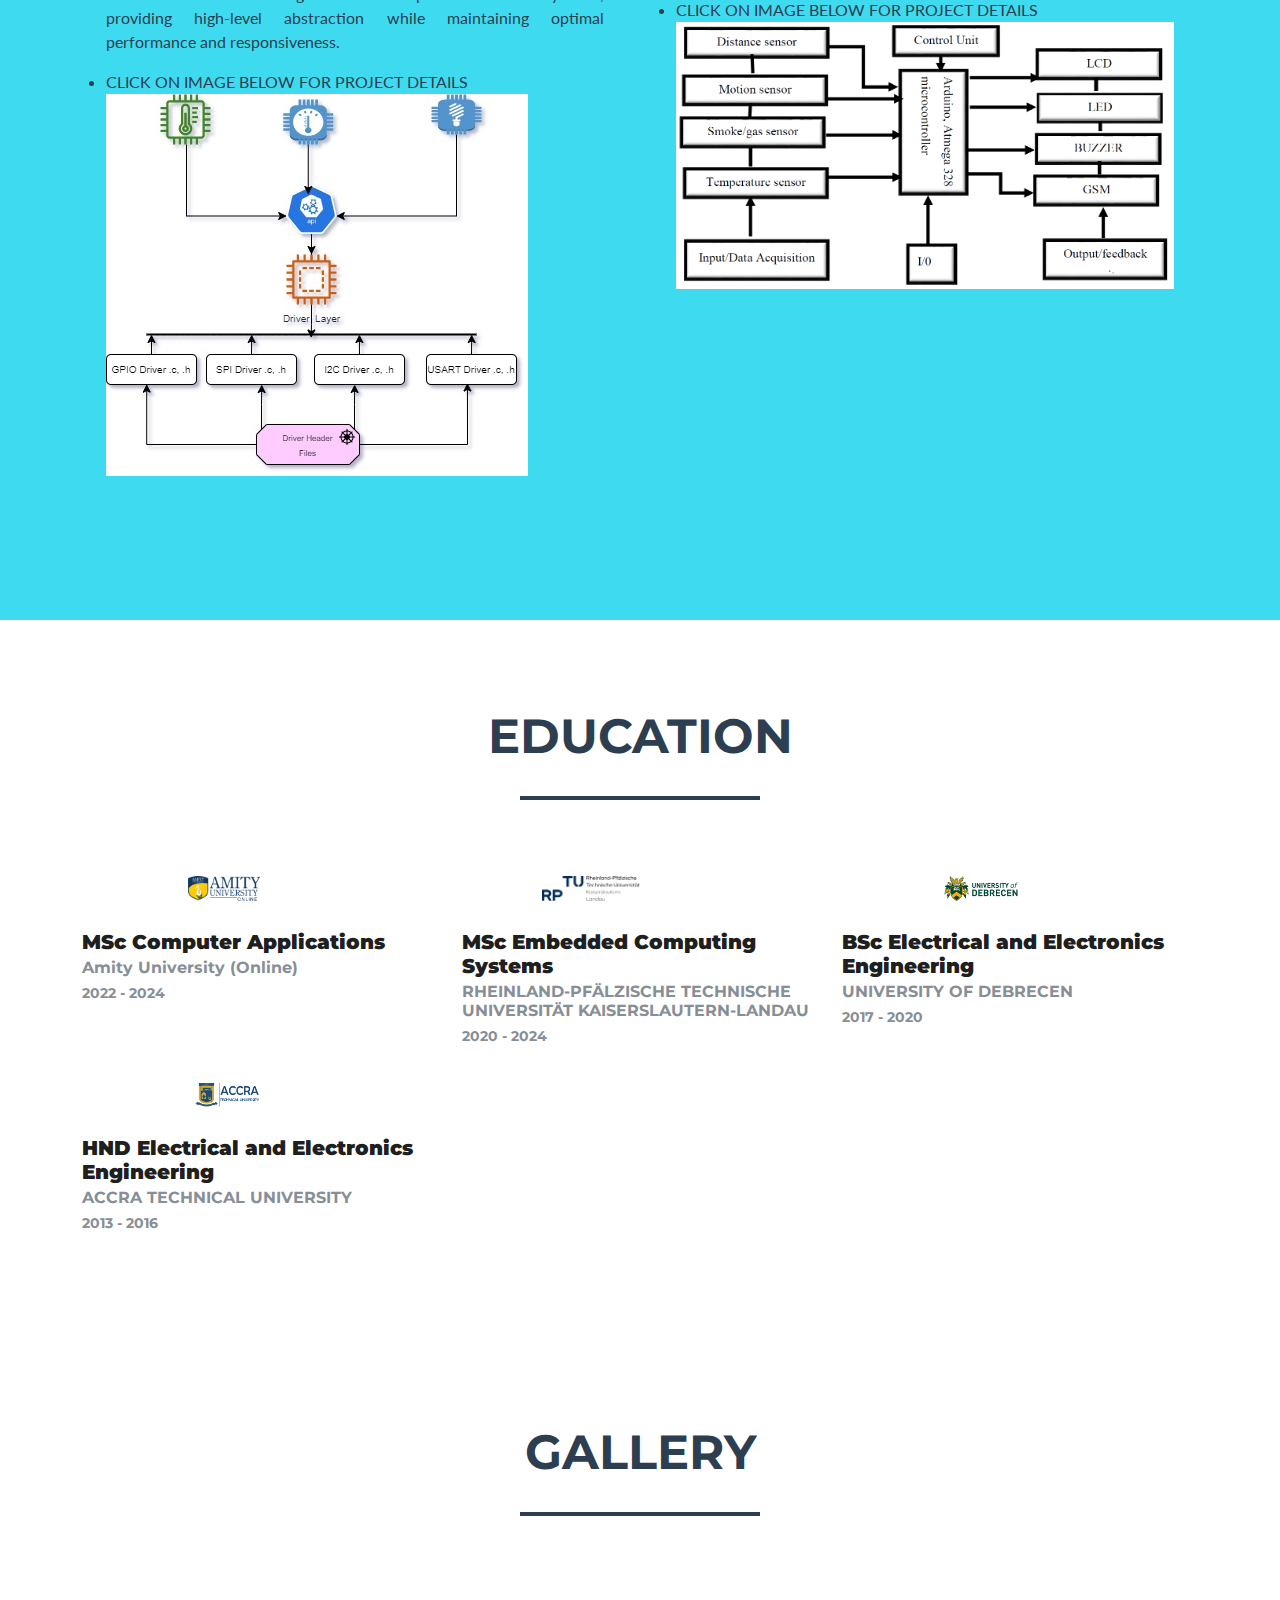
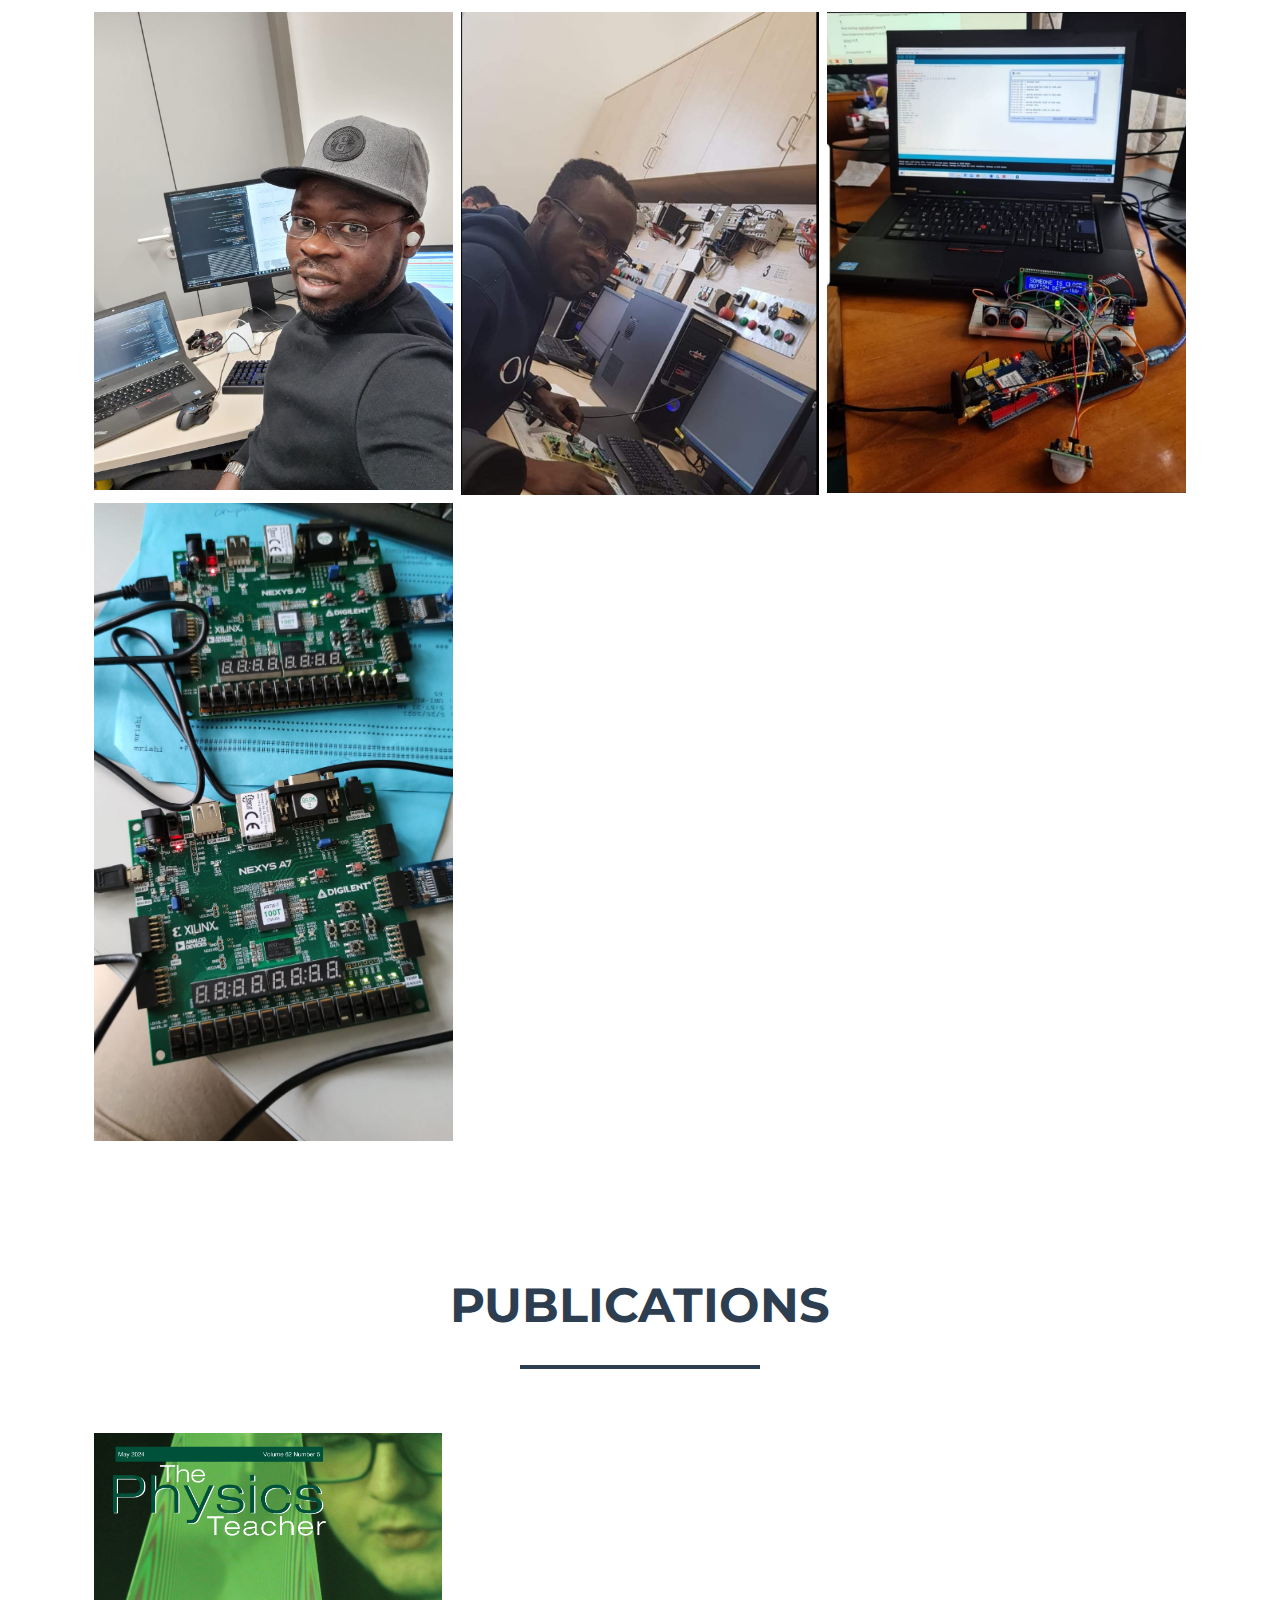
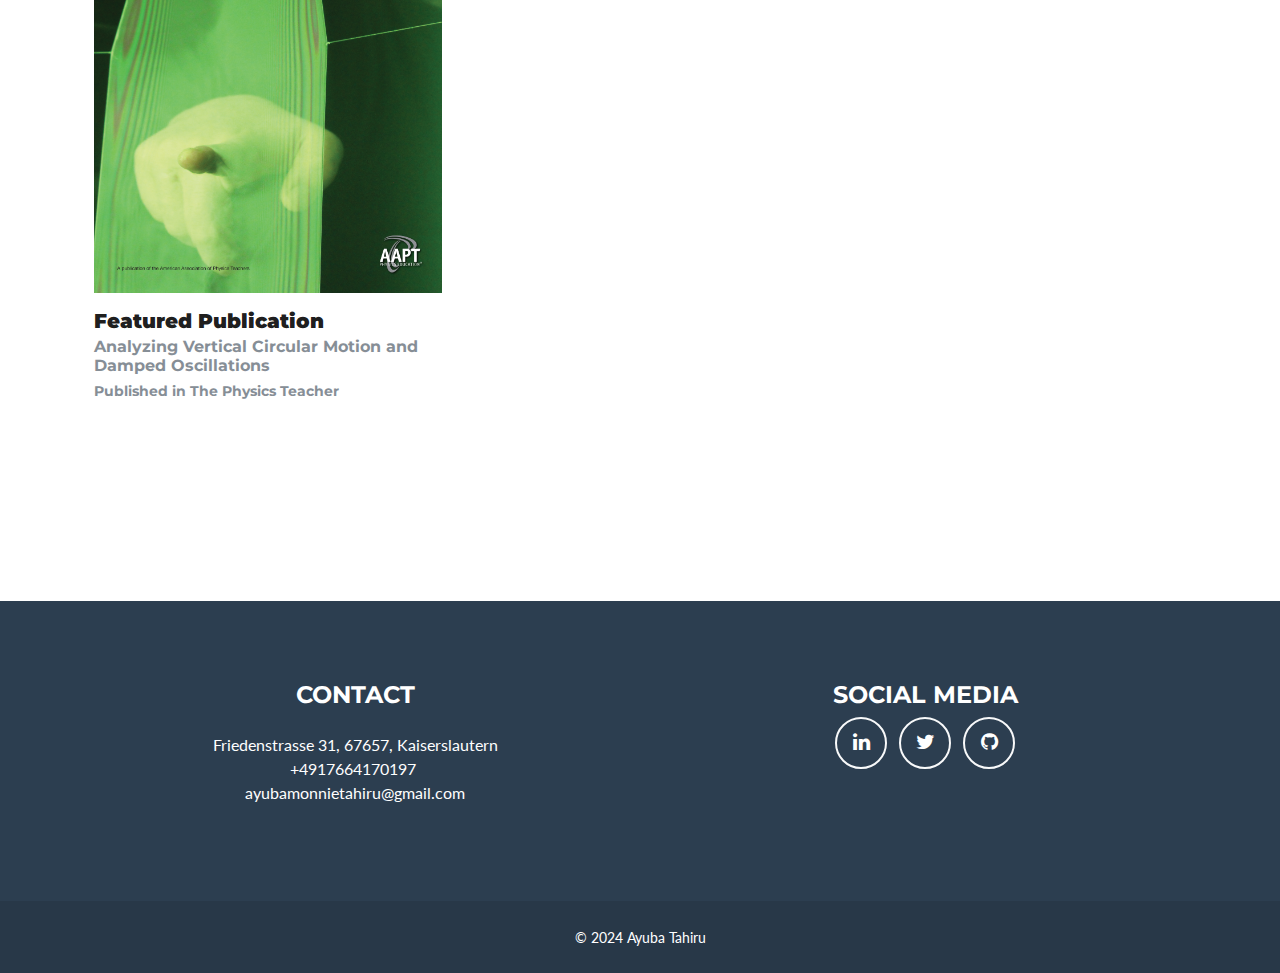
==== commit c86a598c: "Profile Update" ====
--- a/index.html
+++ b/index.html
@@ -25,8 +25,9 @@
                     <li class="nav-item mx-0 mx-lg-1"><a class="nav-link py-3 px-0 px-lg-3 rounded" href="#work">Work</a></li>
                     <li class="nav-item mx-0 mx-lg-1"><a class="nav-link py-3 px-0 px-lg-3 rounded" href="#projects">Projects</a></li>
                     <li class="nav-item mx-0 mx-lg-1"><a class="nav-link py-3 px-0 px-lg-3 rounded" href="#education">Education</a></li>
+                    <li class="nav-item mx-0 mx-lg-1"><a class="nav-link py-3 px-0 px-lg-3 rounded" href="#publication">Publications</a></li>
+                    <li class="nav-item mx-0 mx-lg-1"><a class="nav-link py-3 px-0 px-lg-3 rounded" href="#gallery">Gallery</a></li>
                     <li class="nav-item mx-0 mx-lg-1"><a class="nav-link py-3 px-0 px-lg-3 rounded" href="mcu_Intro.html">Articles</a></li> <!-- Link to the new page -->
-                    <li class="nav-item mx-0 mx-lg-1"><a class="nav-link py-3 px-0 px-lg-3 rounded" href="#gallery">Gallery</a></li>
 
                 </ul>
             </div>
@@ -261,6 +262,33 @@
             <!-- End: Photos -->
         </div>
     </section>
+
+   <section id="publication" class="portfolio">
+    <div class="container">
+        <h2 class="text-uppercase text-center text-secondary">Publications</h2>
+        <hr class="star-dark mb-5">
+        <div class="row">
+
+            <!-- Featured Publication -->
+            <div class="col-md-6 col-lg-4 mt-3">
+                <div class="card h-100">
+                    <div class="card-body">
+                        <div class="d-flex align-items-center justify-content-center mb-3">
+                            <a href="https://pubs.aip.org/aapt/pte/article-abstract/62/5/350/3285574/Analyzing-Vertical-Circular-Motion-and-Damped?redirectedFrom=fulltext" target="_blank" class="education-link">
+<!--                                <img src="assets/img/publication.jpeg" alt="Publication Logo" class="education-logo">-->
+                                <div class="col item h-100"><img class="img-fluid gallery-image" src="assets/img/publication.jpeg"></div>
+                            </a>
+                        </div>
+                        <h5 class="card-title"><strong><span style="color: rgba(0, 0, 0, 0.9);">Featured Publication</span></strong></h5>
+                        <h6 class="text-muted card-subtitle mb-2">Analyzing Vertical Circular Motion and Damped Oscillations</h6>
+                        <h6 class="text-muted card-subtitle mb-2 project-date mt-2">Published in The Physics Teacher</h6>
+                    </div>
+                </div>
+            </div>
+
+        </div>
+    </div>
+</section>
     <!-- End: Lightbox Gallery -->
 </div>
 
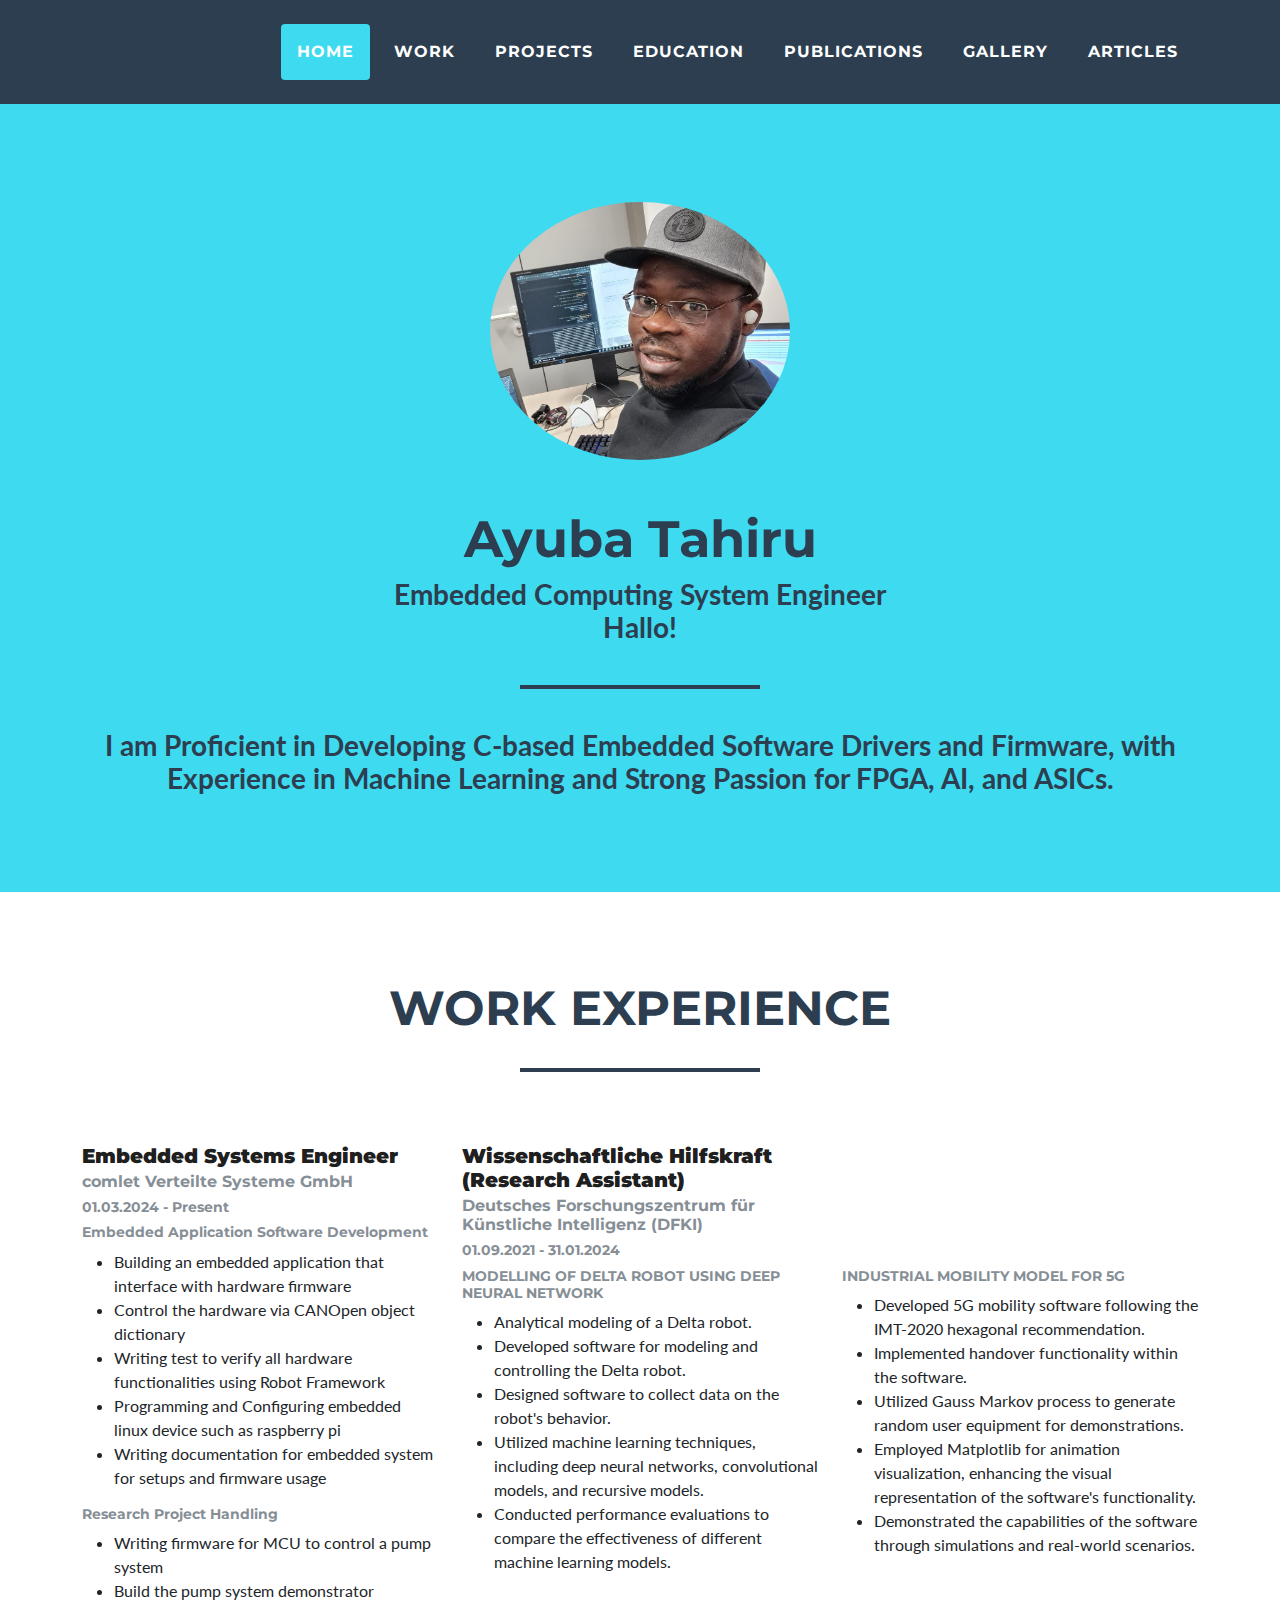
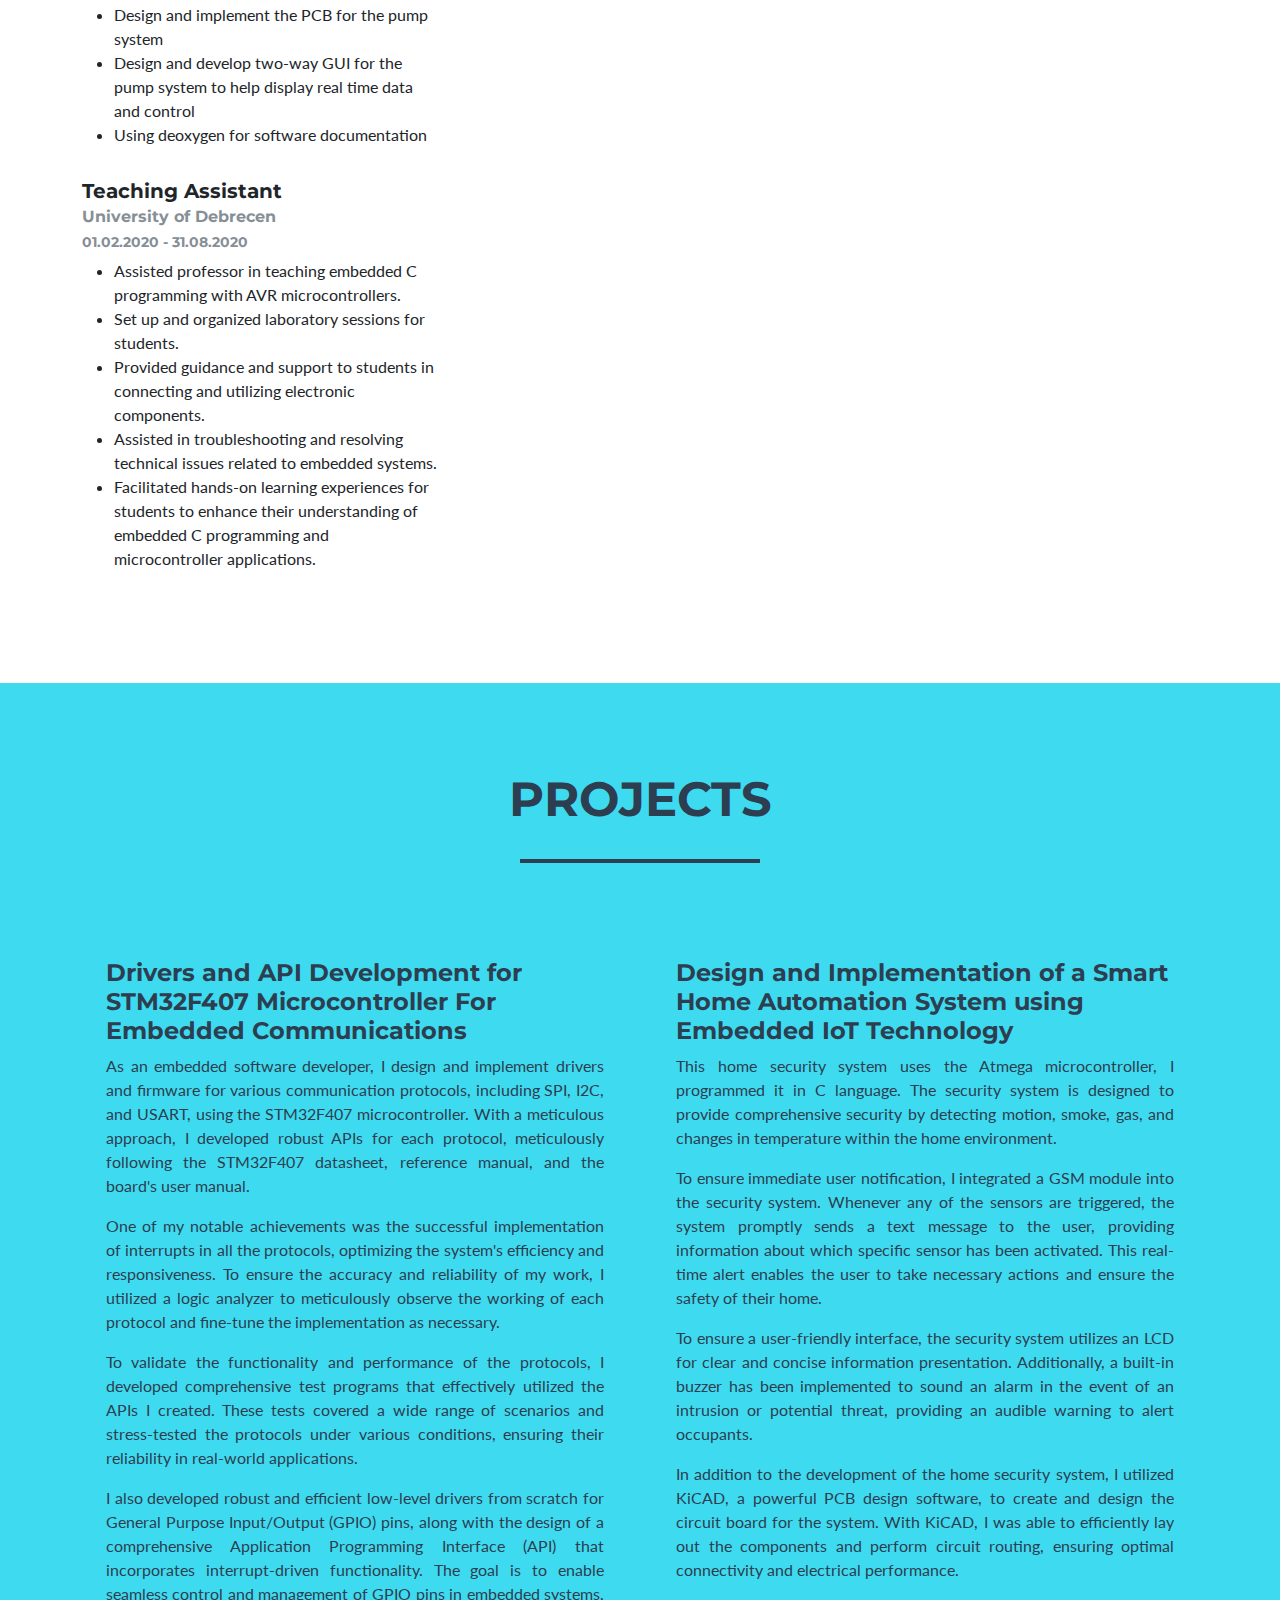
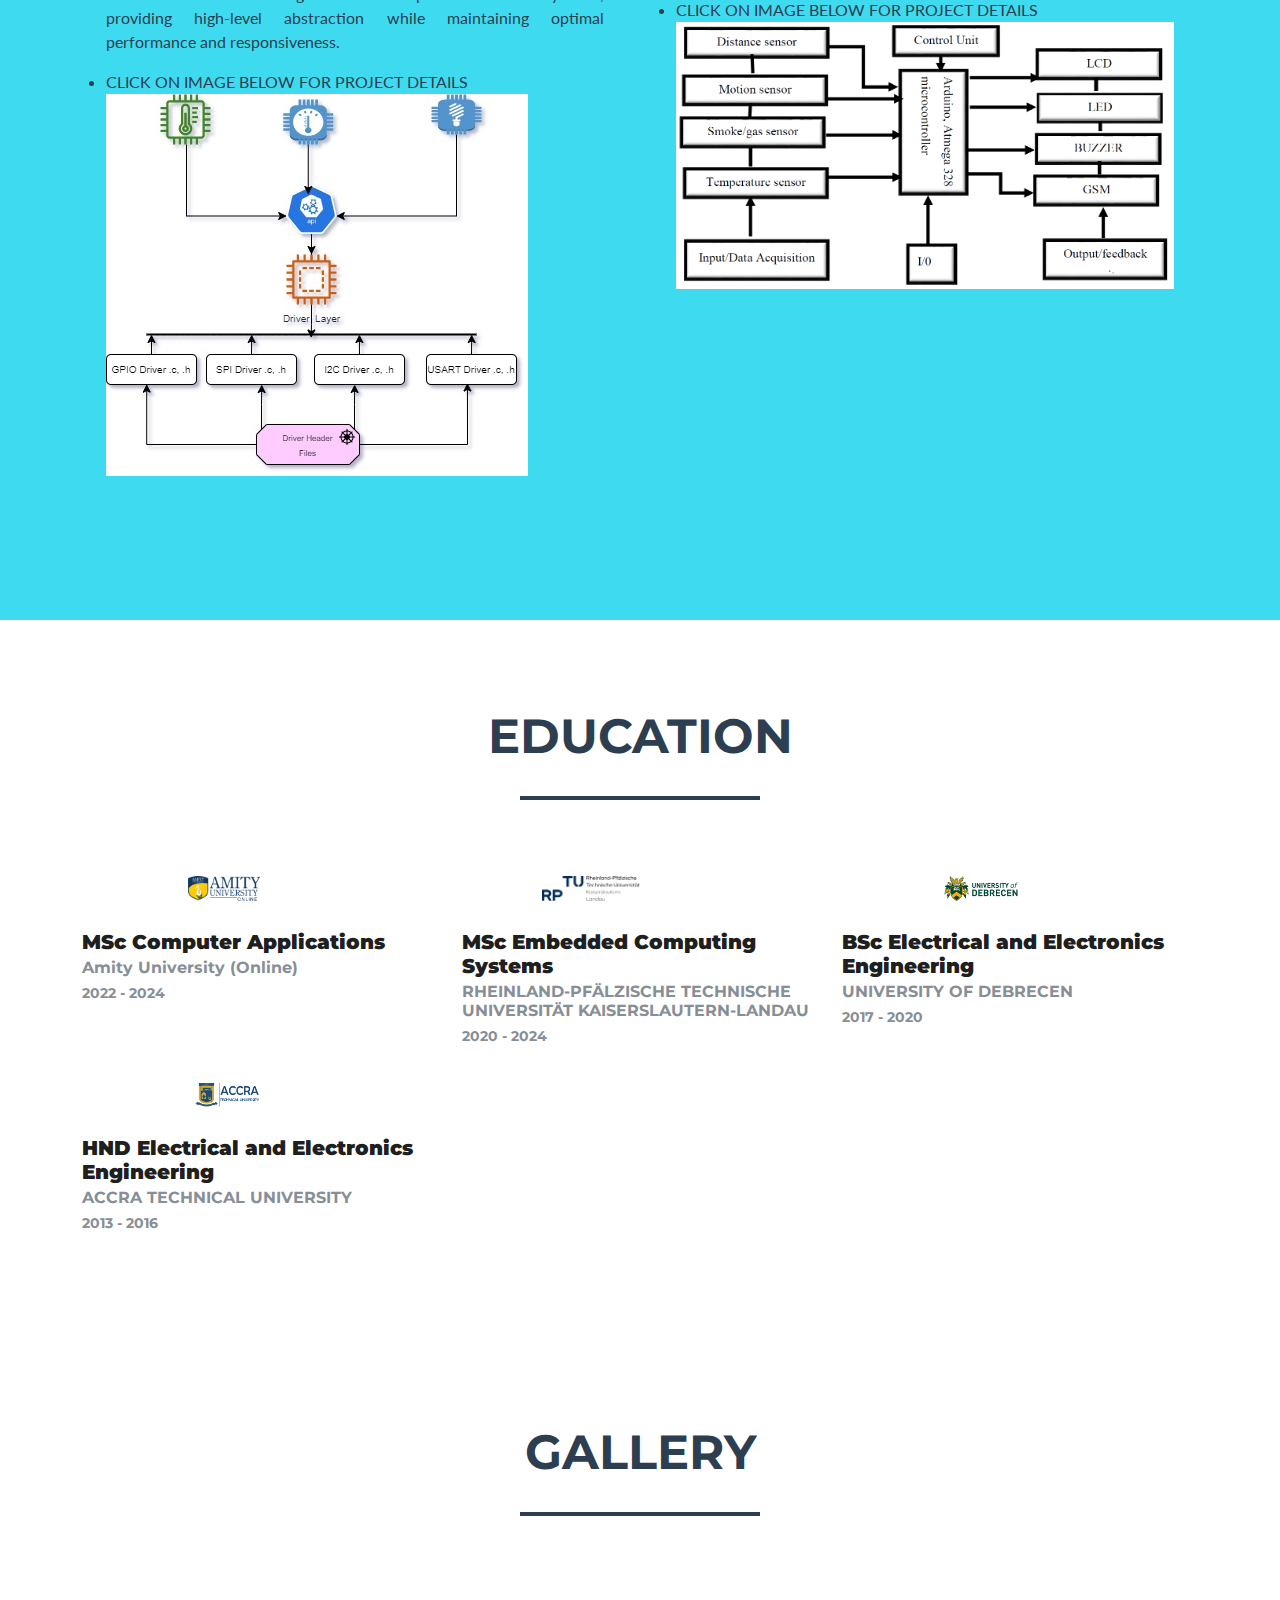
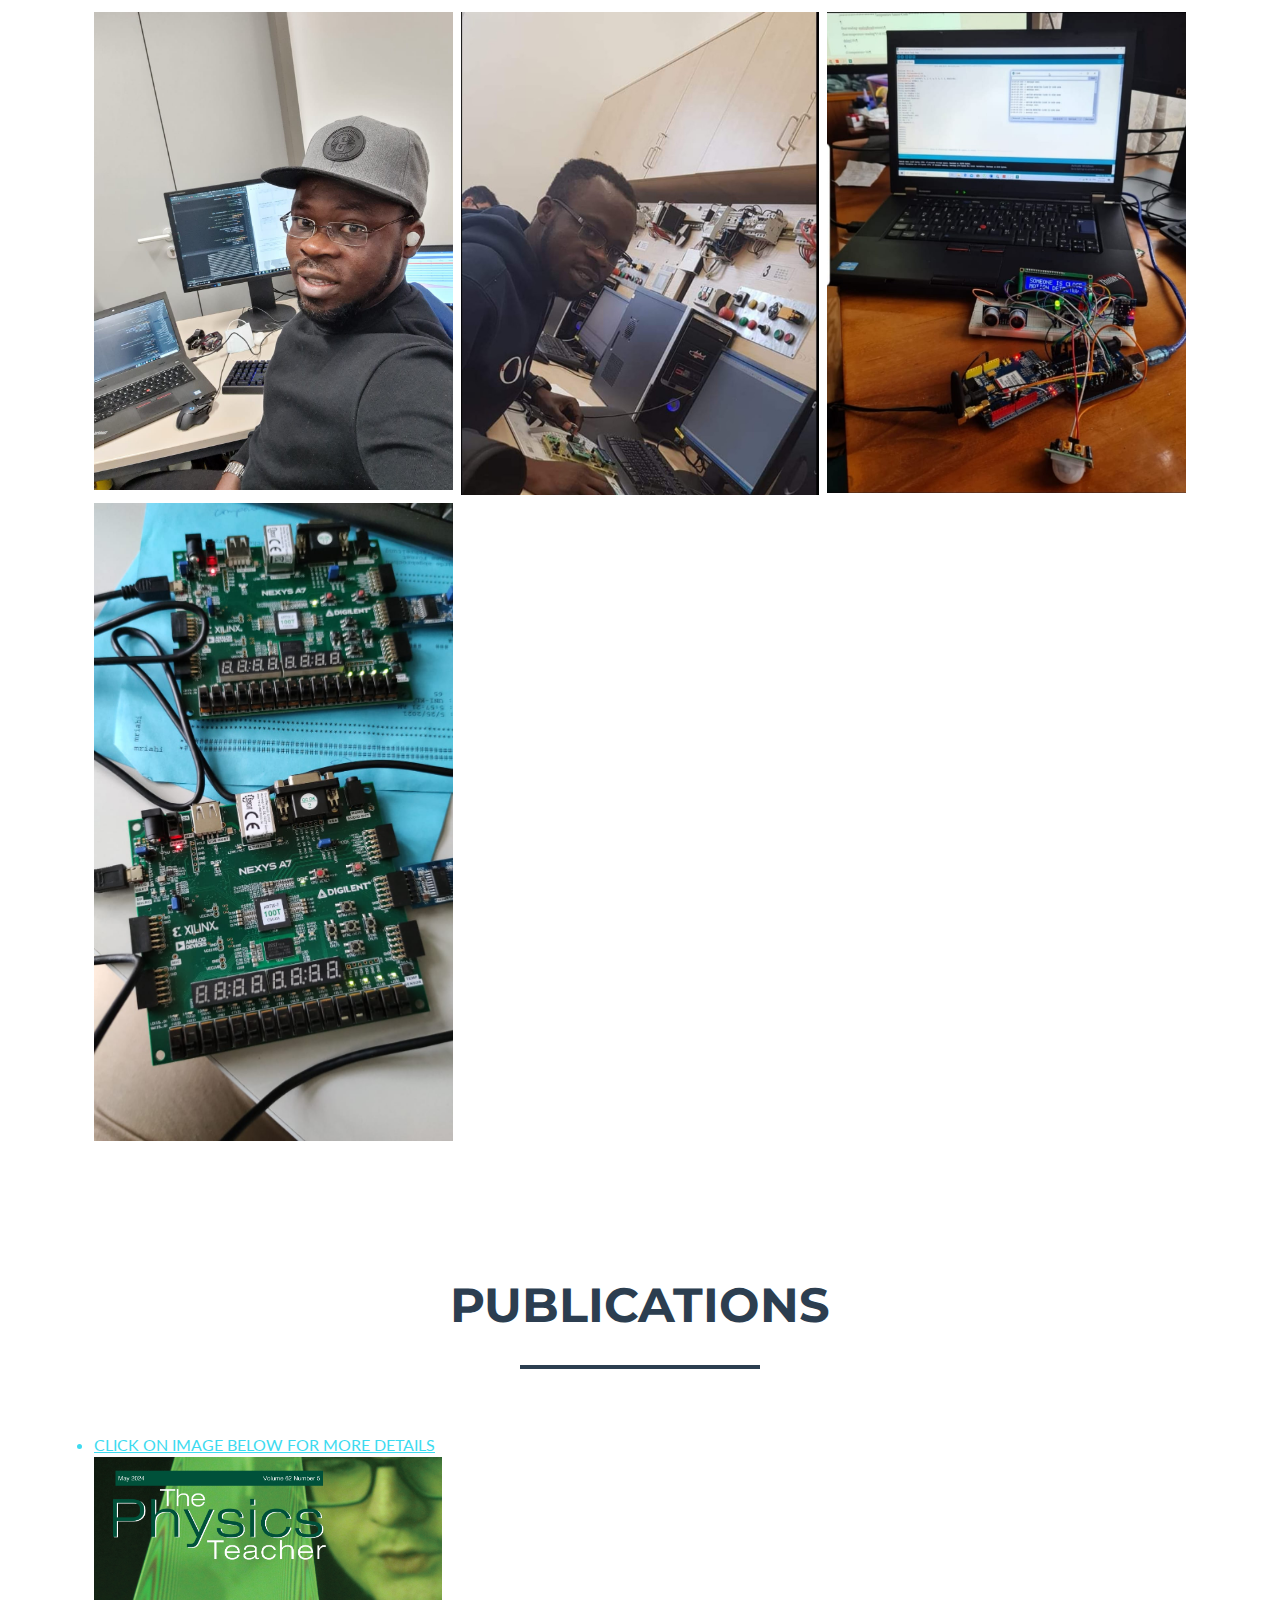
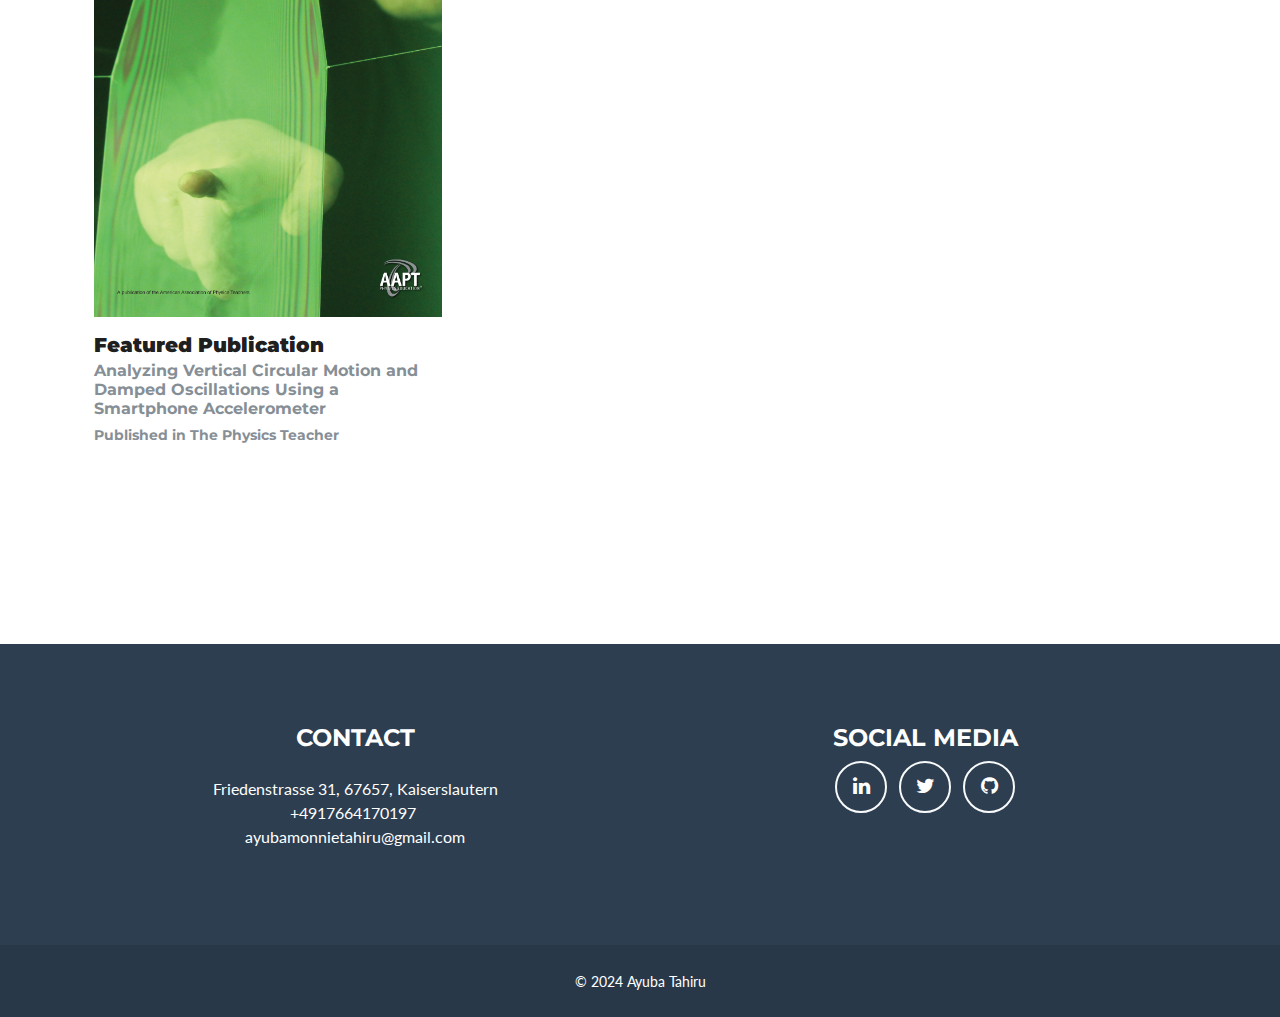
==== commit b34a612f: "Profile Update" ====
--- a/index.html
+++ b/index.html
@@ -276,11 +276,12 @@
                         <div class="d-flex align-items-center justify-content-center mb-3">
                             <a href="https://pubs.aip.org/aapt/pte/article-abstract/62/5/350/3285574/Analyzing-Vertical-Circular-Motion-and-Damped?redirectedFrom=fulltext" target="_blank" class="education-link">
 <!--                                <img src="assets/img/publication.jpeg" alt="Publication Logo" class="education-logo">-->
+                                <li>CLICK ON IMAGE BELOW FOR MORE DETAILS</li>
                                 <div class="col item h-100"><img class="img-fluid gallery-image" src="assets/img/publication.jpeg"></div>
                             </a>
                         </div>
                         <h5 class="card-title"><strong><span style="color: rgba(0, 0, 0, 0.9);">Featured Publication</span></strong></h5>
-                        <h6 class="text-muted card-subtitle mb-2">Analyzing Vertical Circular Motion and Damped Oscillations</h6>
+                        <h6 class="text-muted card-subtitle mb-2">Analyzing Vertical Circular Motion and Damped Oscillations Using a Smartphone Accelerometer </h6>
                         <h6 class="text-muted card-subtitle mb-2 project-date mt-2">Published in The Physics Teacher</h6>
                     </div>
                 </div>
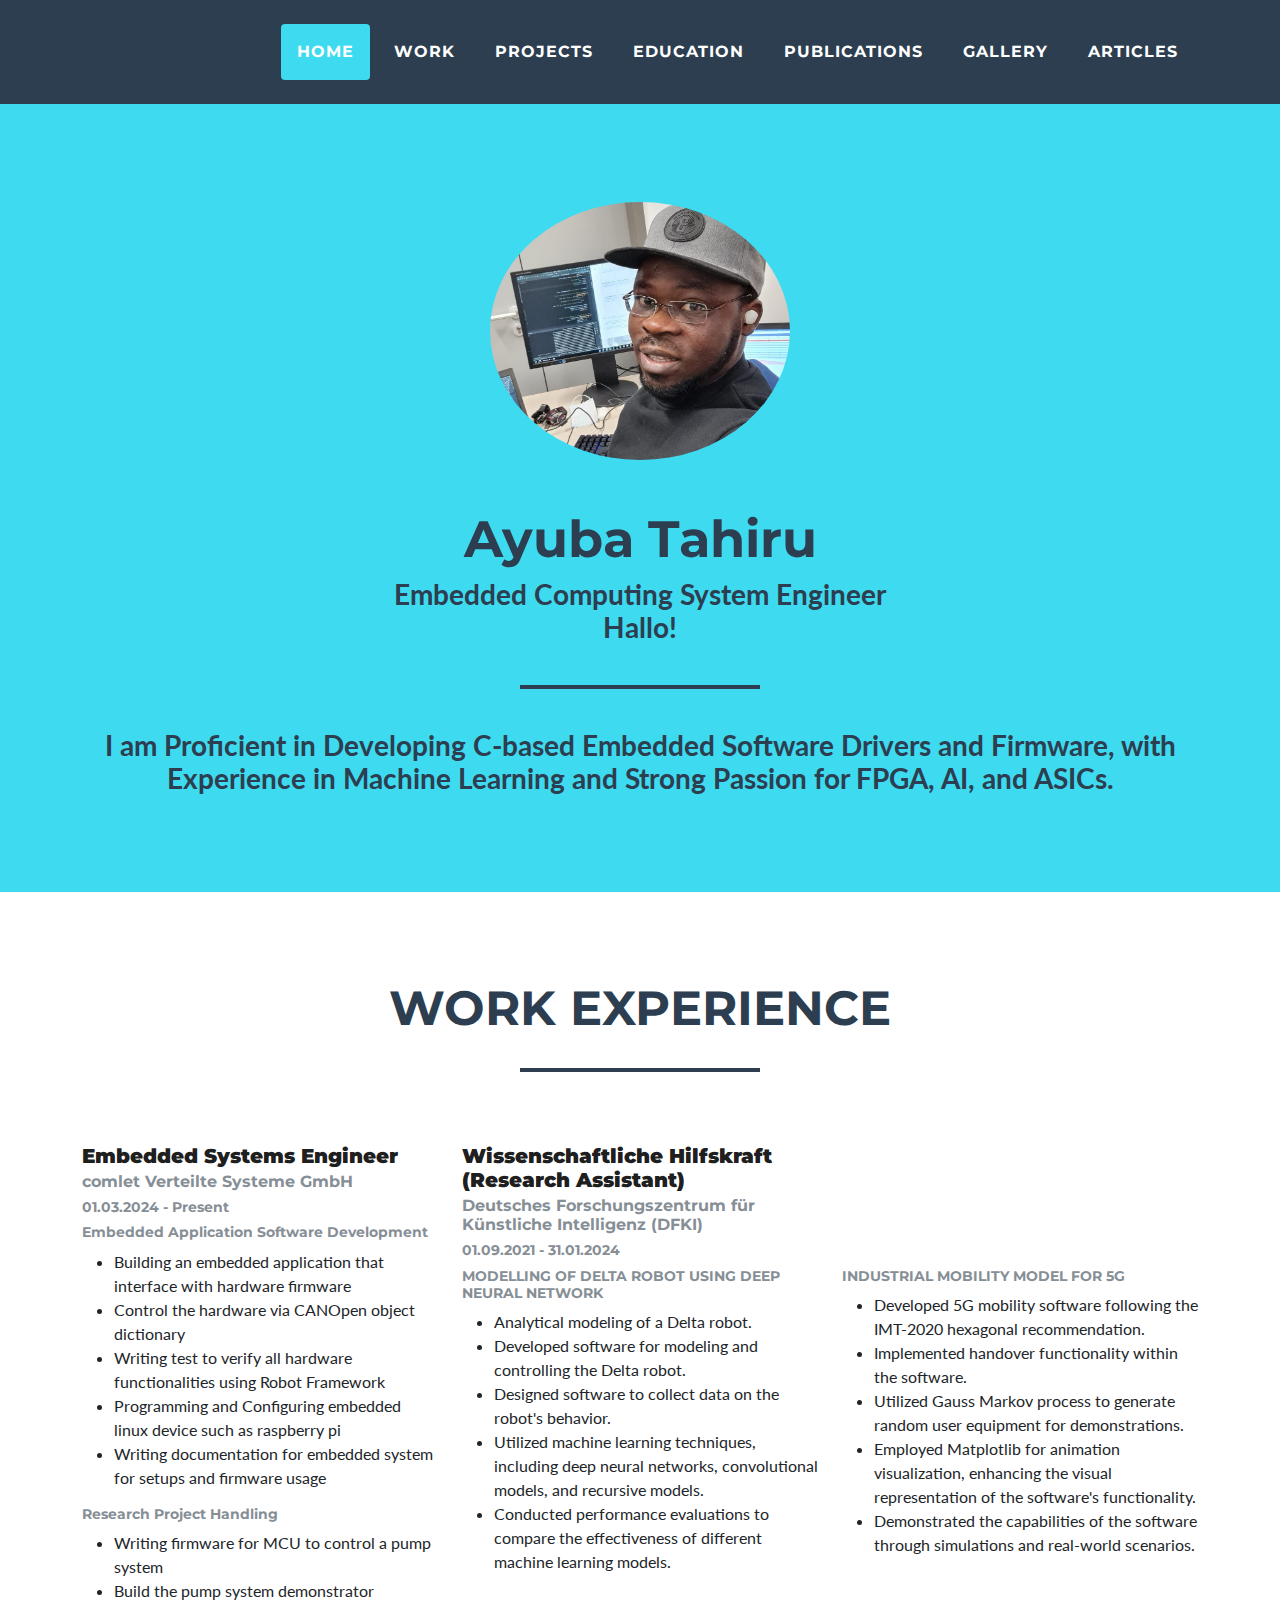
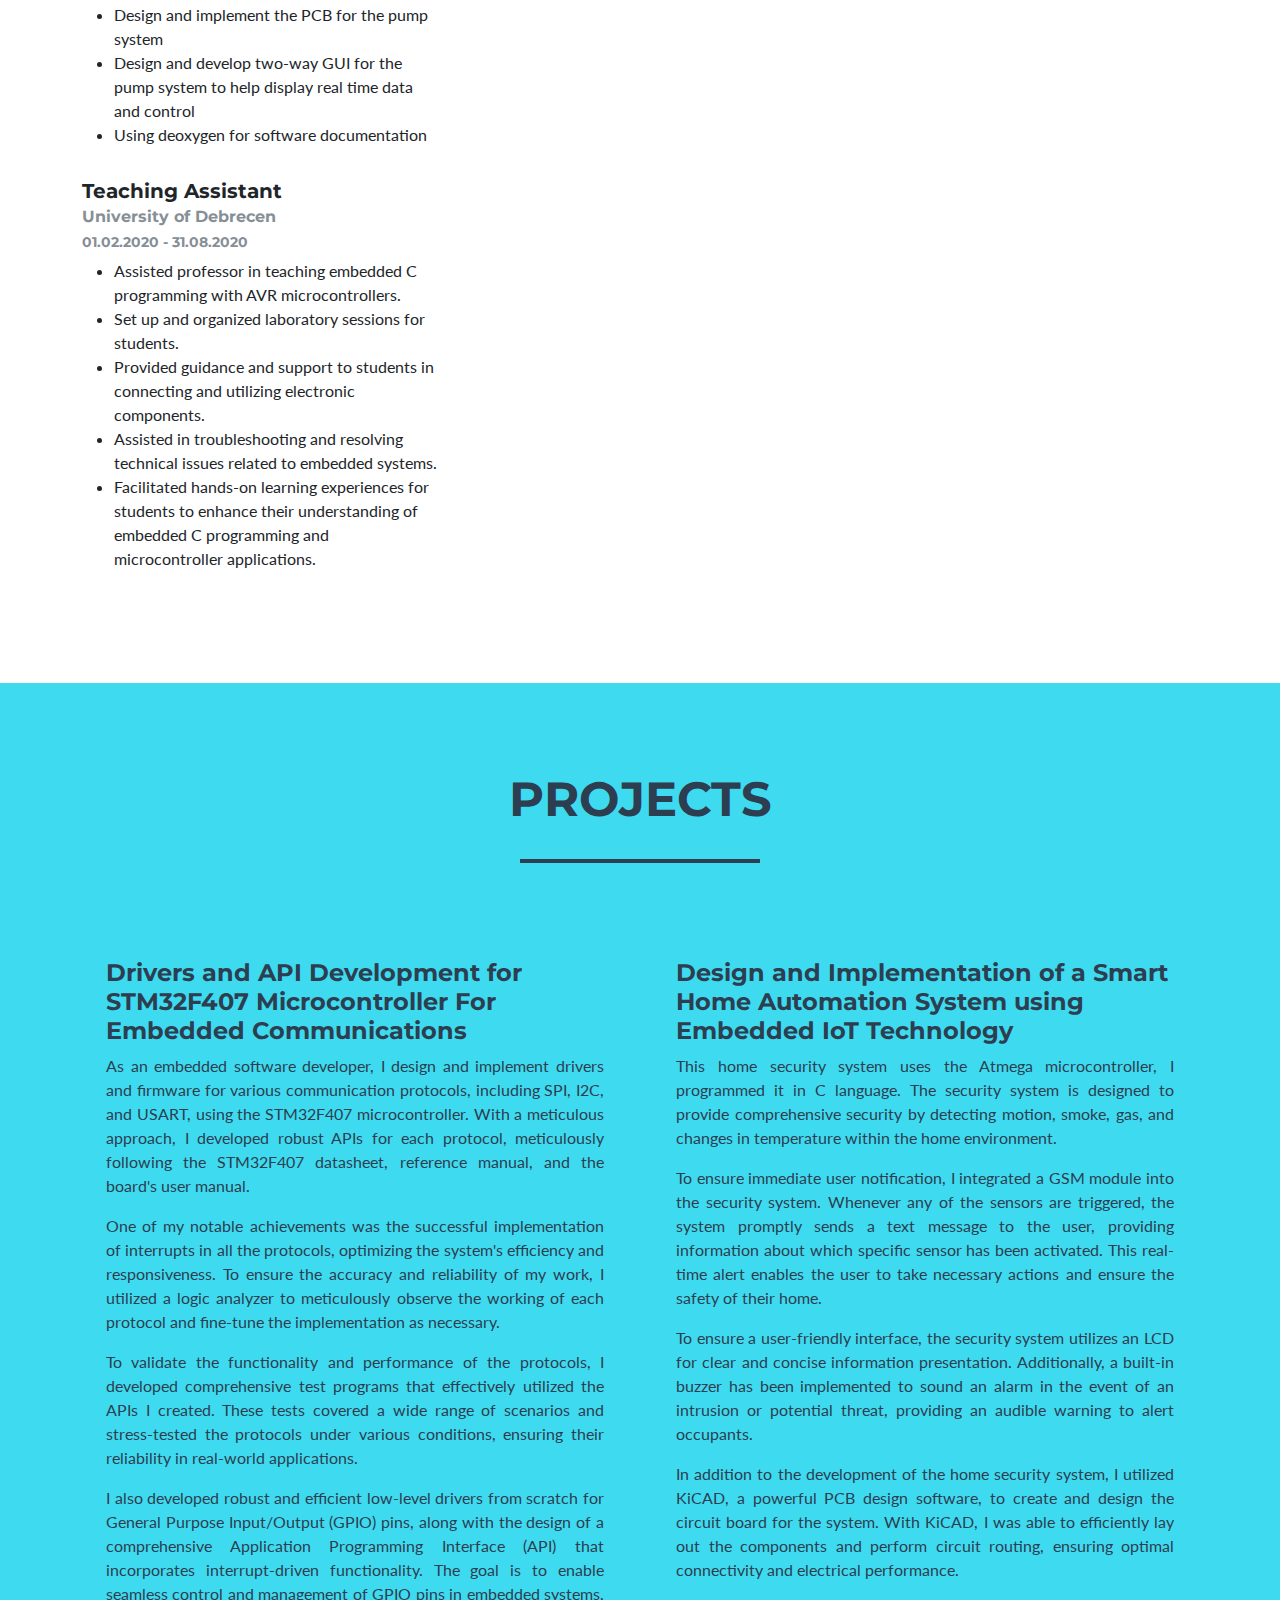
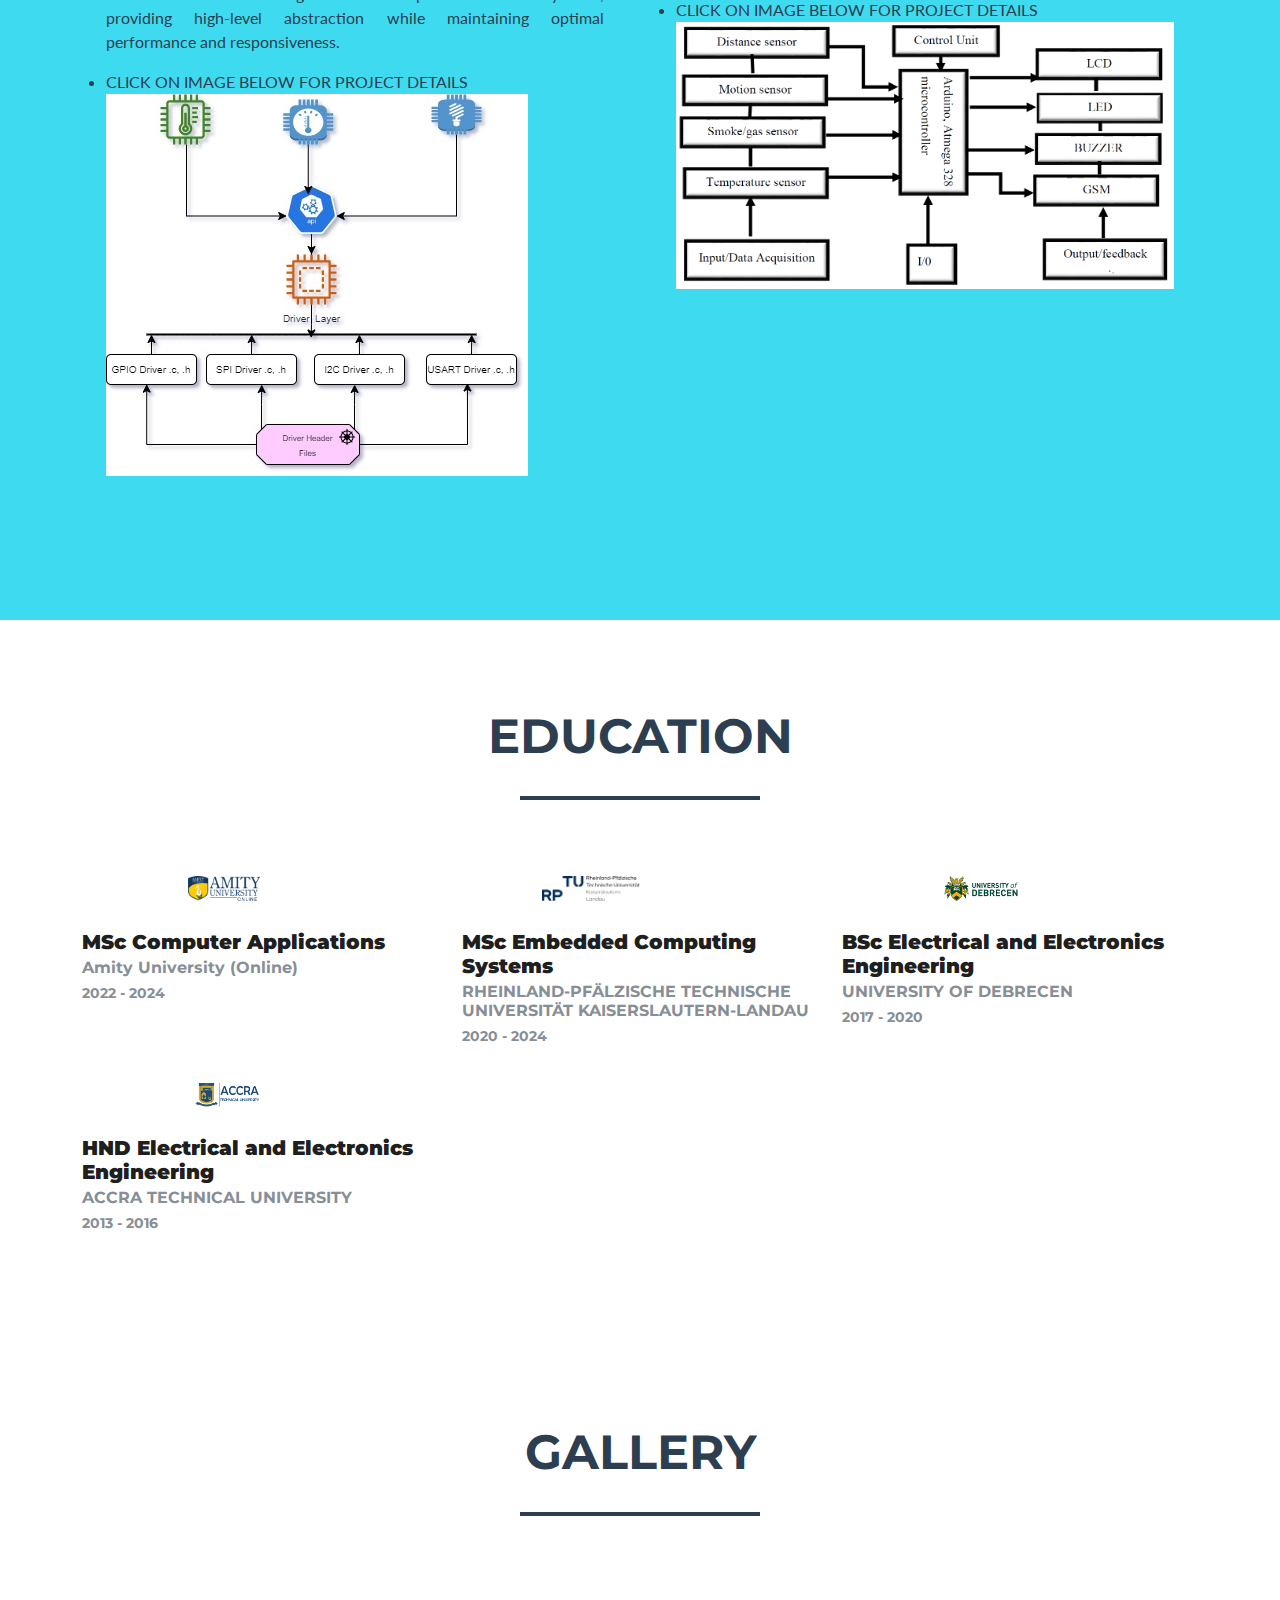
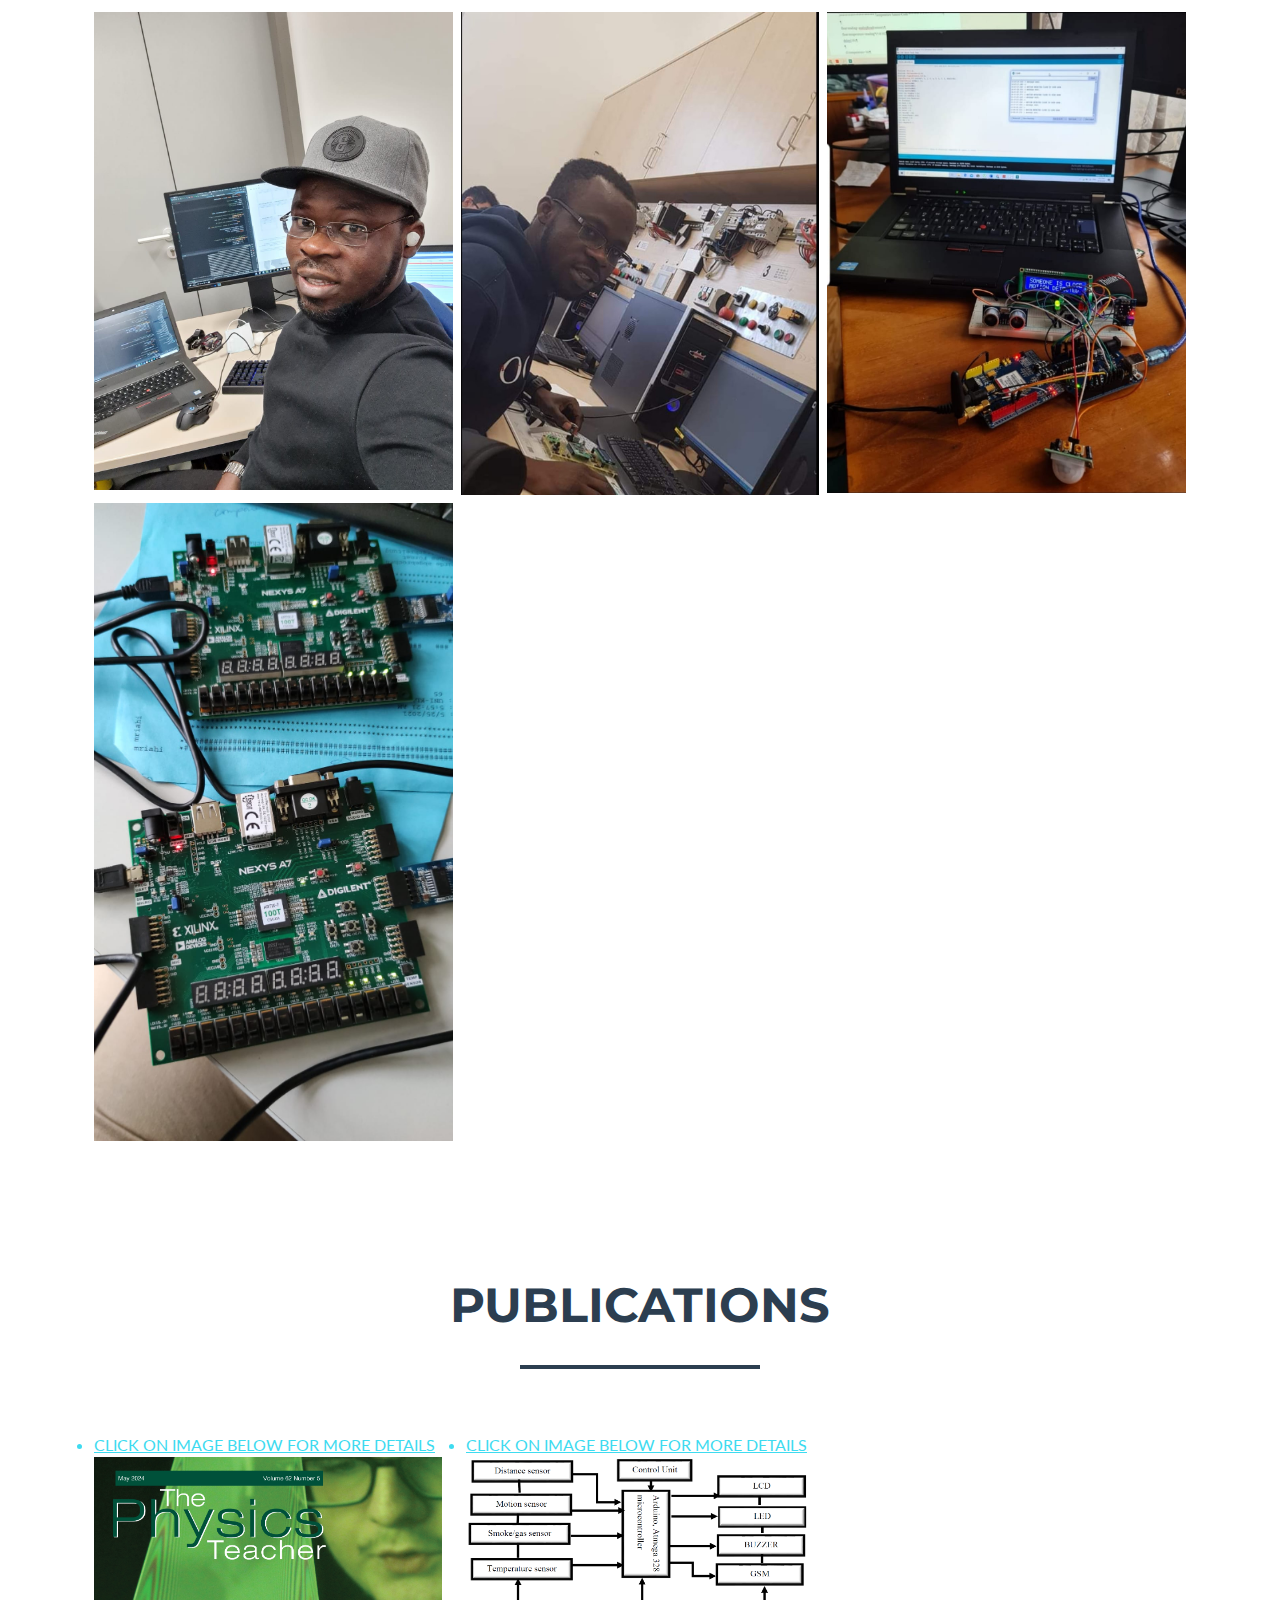
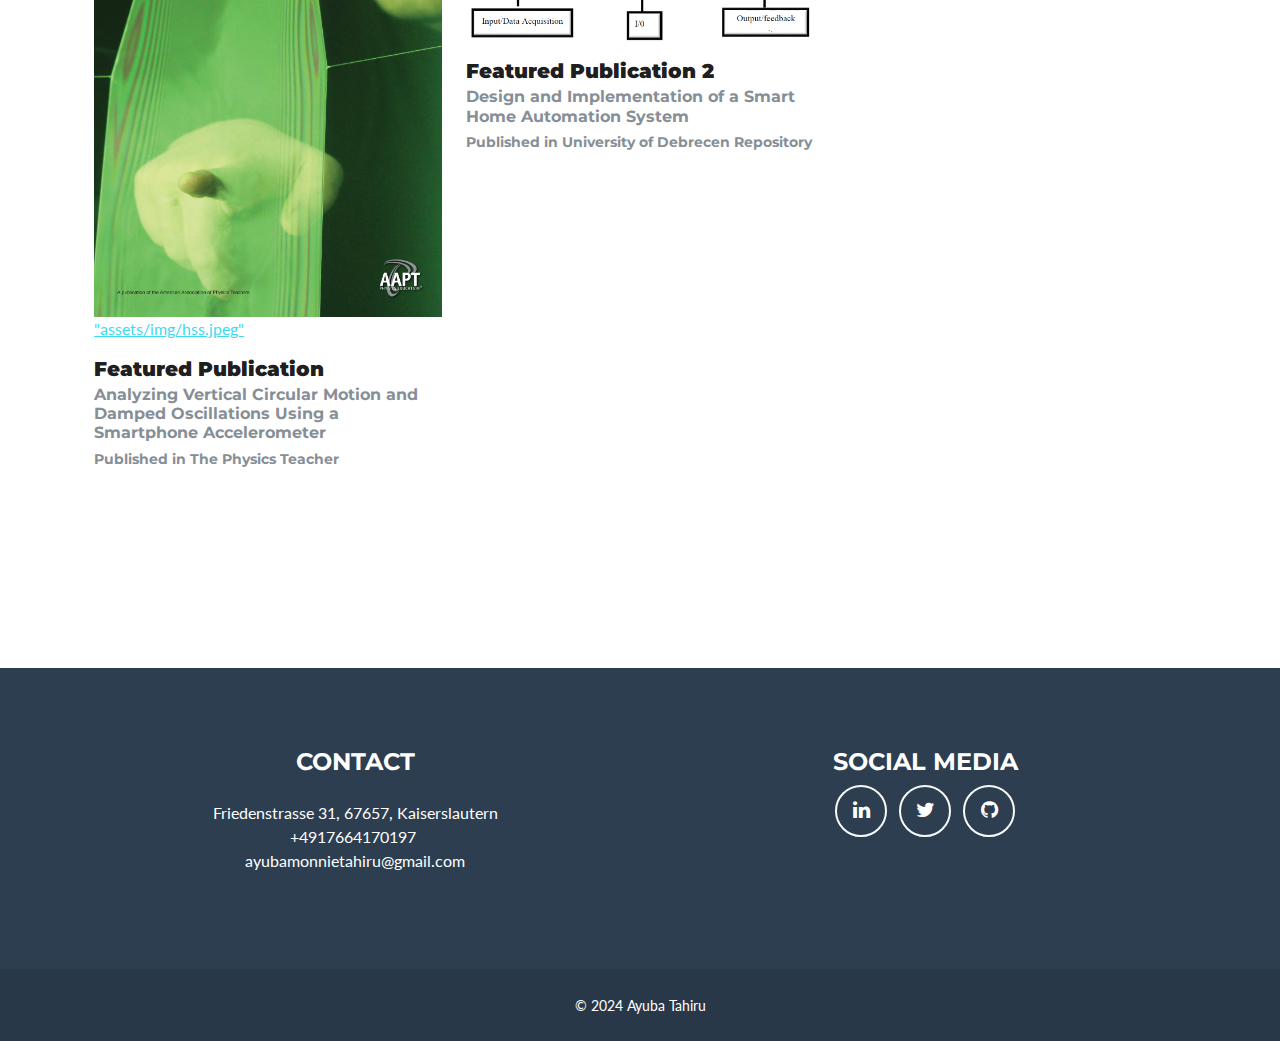
==== commit 675dcb98: "Profile Update" ====
--- a/index.html
+++ b/index.html
@@ -277,12 +277,30 @@
                             <a href="https://pubs.aip.org/aapt/pte/article-abstract/62/5/350/3285574/Analyzing-Vertical-Circular-Motion-and-Damped?redirectedFrom=fulltext" target="_blank" class="education-link">
 <!--                                <img src="assets/img/publication.jpeg" alt="Publication Logo" class="education-logo">-->
                                 <li>CLICK ON IMAGE BELOW FOR MORE DETAILS</li>
-                                <div class="col item h-100"><img class="img-fluid gallery-image" src="assets/img/publication.jpeg"></div>
+                                <div class="col item h-100"><img class="img-fluid gallery-image" src="assets/img/publication.jpeg"></div>"assets/img/hss.jpeg"
+
                             </a>
                         </div>
                         <h5 class="card-title"><strong><span style="color: rgba(0, 0, 0, 0.9);">Featured Publication</span></strong></h5>
                         <h6 class="text-muted card-subtitle mb-2">Analyzing Vertical Circular Motion and Damped Oscillations Using a Smartphone Accelerometer </h6>
                         <h6 class="text-muted card-subtitle mb-2 project-date mt-2">Published in The Physics Teacher</h6>
+                    </div>
+                </div>
+            </div>
+
+            <div class="col-md-6 col-lg-4 mt-3">
+                <div class="card h-100">
+                    <div class="card-body">
+                        <div class="d-flex align-items-center justify-content-center mb-3">
+                            <a href="https://dea.lib.unideb.hu/items/5d9f455a-3279-418d-98cb-9b0144c00881/full" target="_blank" class="education-link">
+<!--                                <img src="assets/img/publication.png" alt="Publication Logo" class="education-logo">-->
+                                <li>CLICK ON IMAGE BELOW FOR MORE DETAILS</li>
+                                <div class="col item h-100"><img class="img-fluid gallery-image" src="assets/img/hss.jpeg"></div>
+                            </a>
+                        </div>
+                        <h5 class="card-title"><strong><span style="color: rgba(0, 0, 0, 0.9);">Featured Publication 2</span></strong></h5>
+                        <h6 class="text-muted card-subtitle mb-2">Design and Implementation of a Smart Home Automation System</h6>
+                        <h6 class="text-muted card-subtitle mb-2 project-date mt-2">Published in University of Debrecen Repository</h6>
                     </div>
                 </div>
             </div>
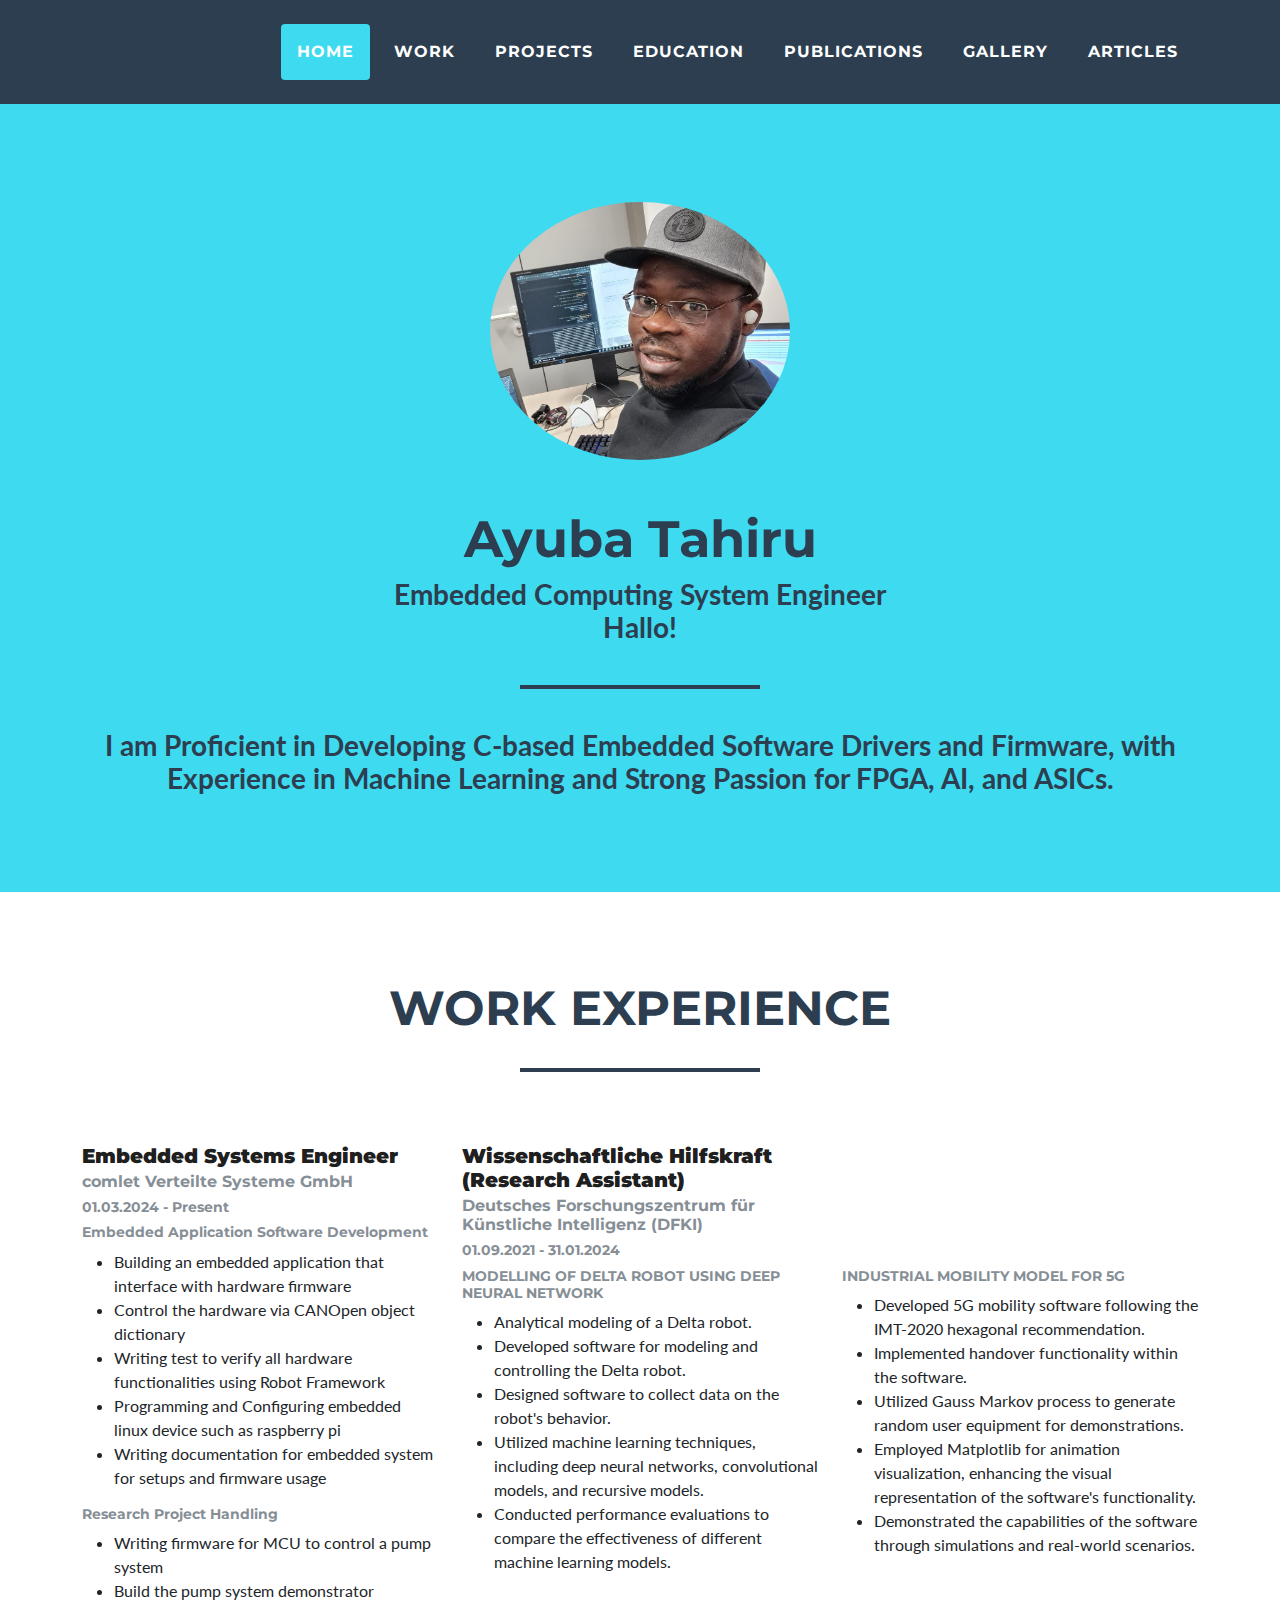
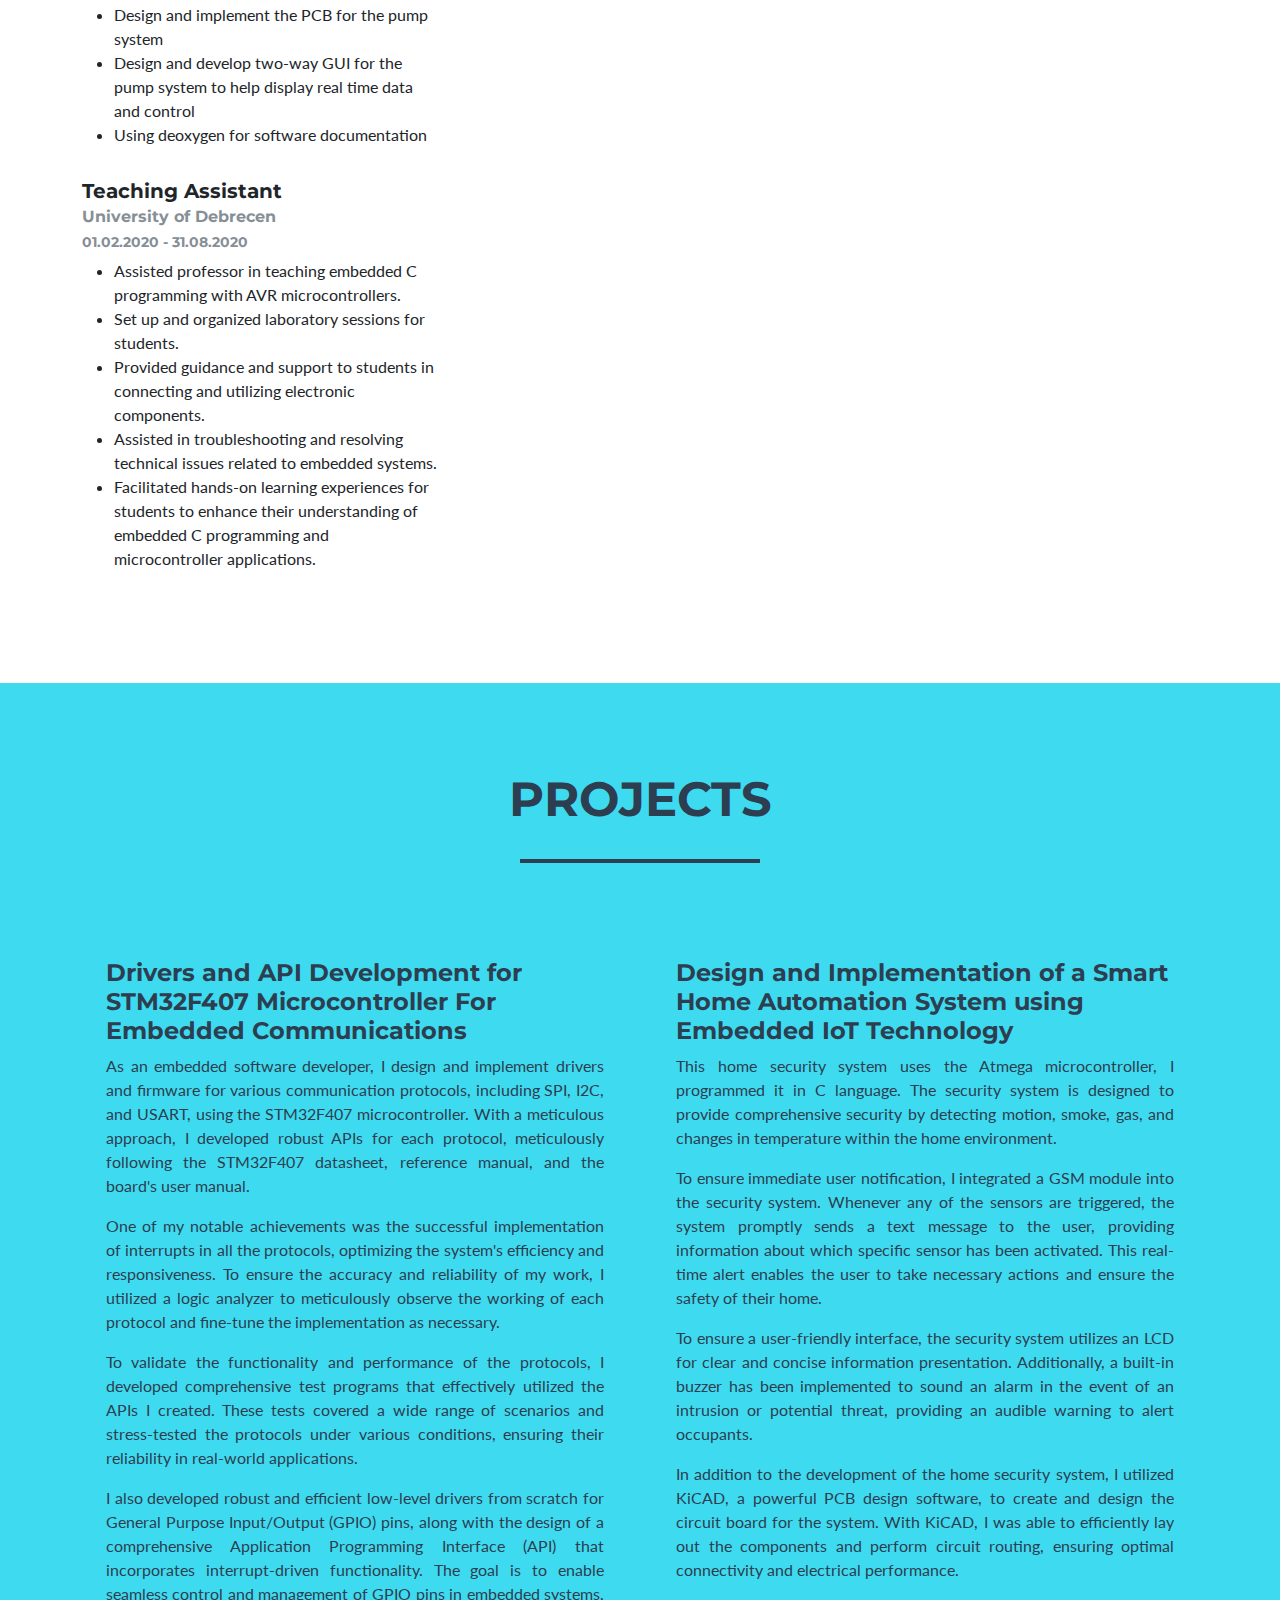
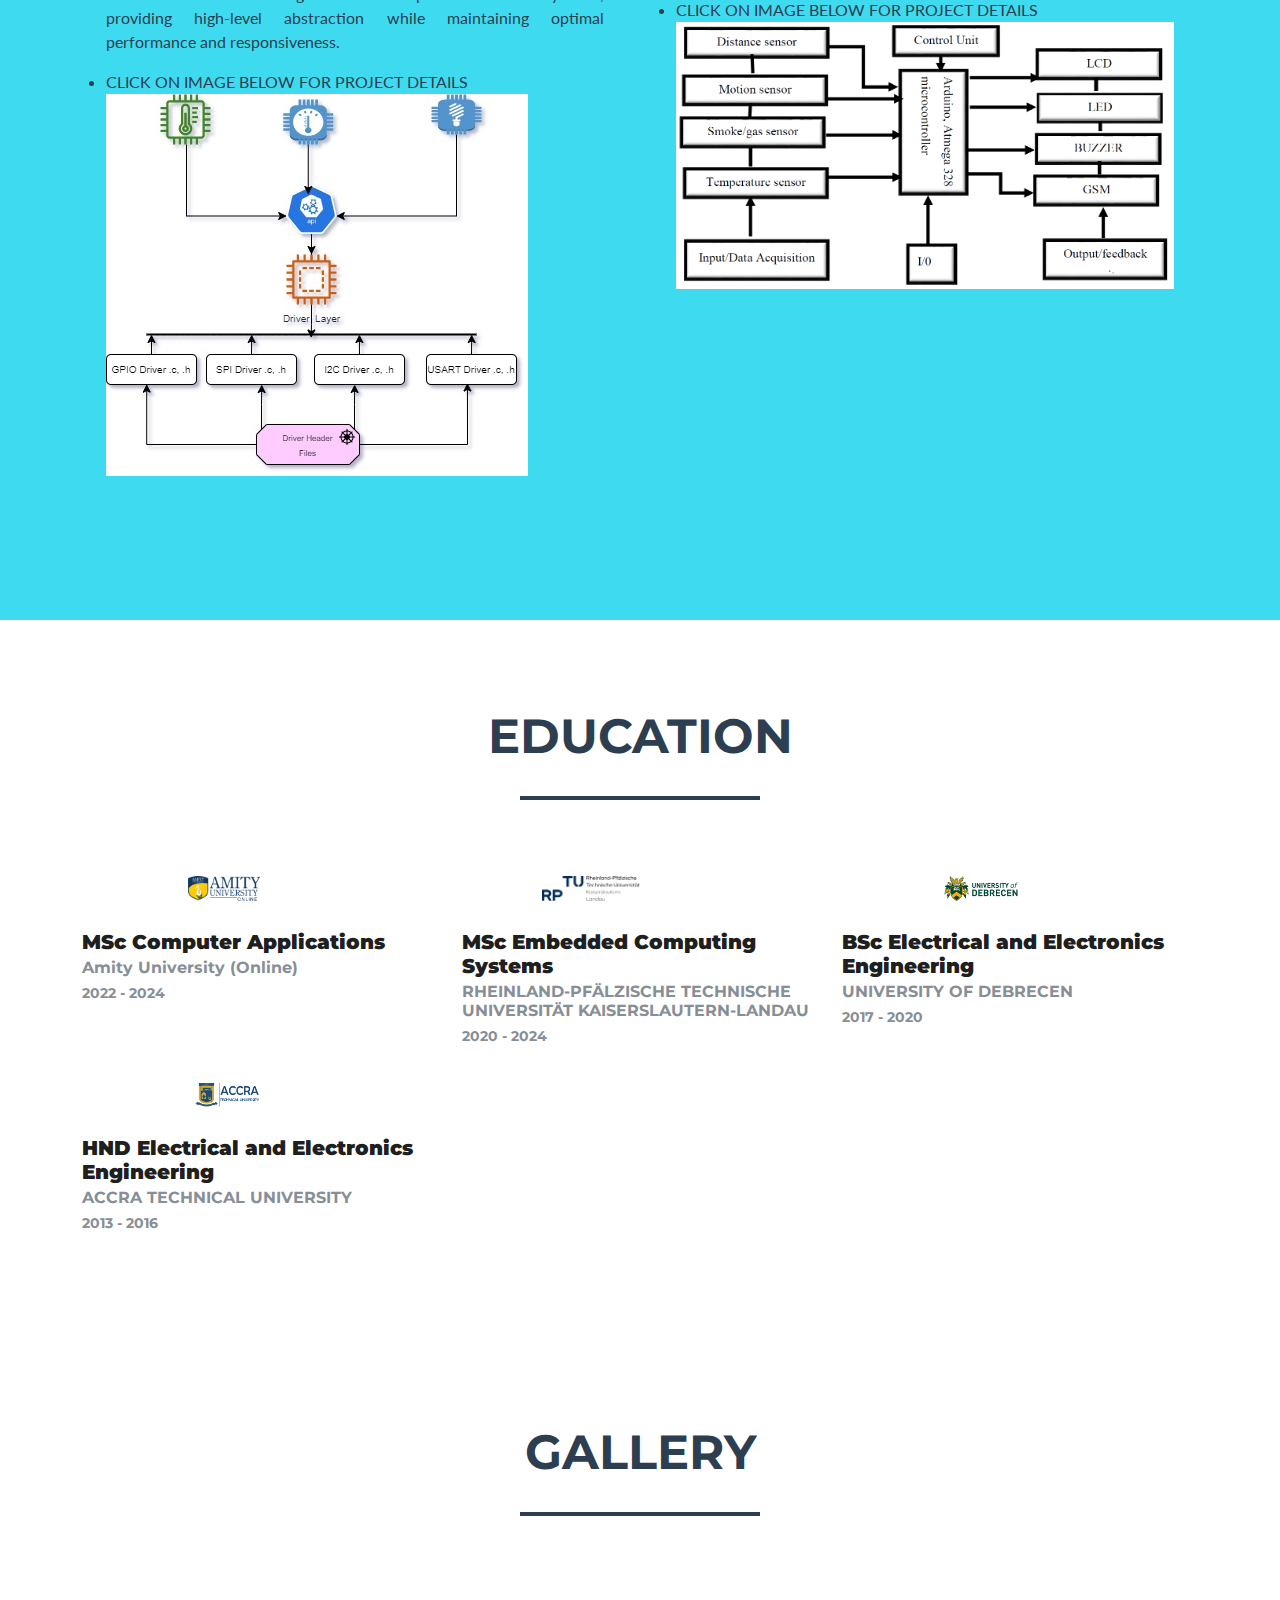
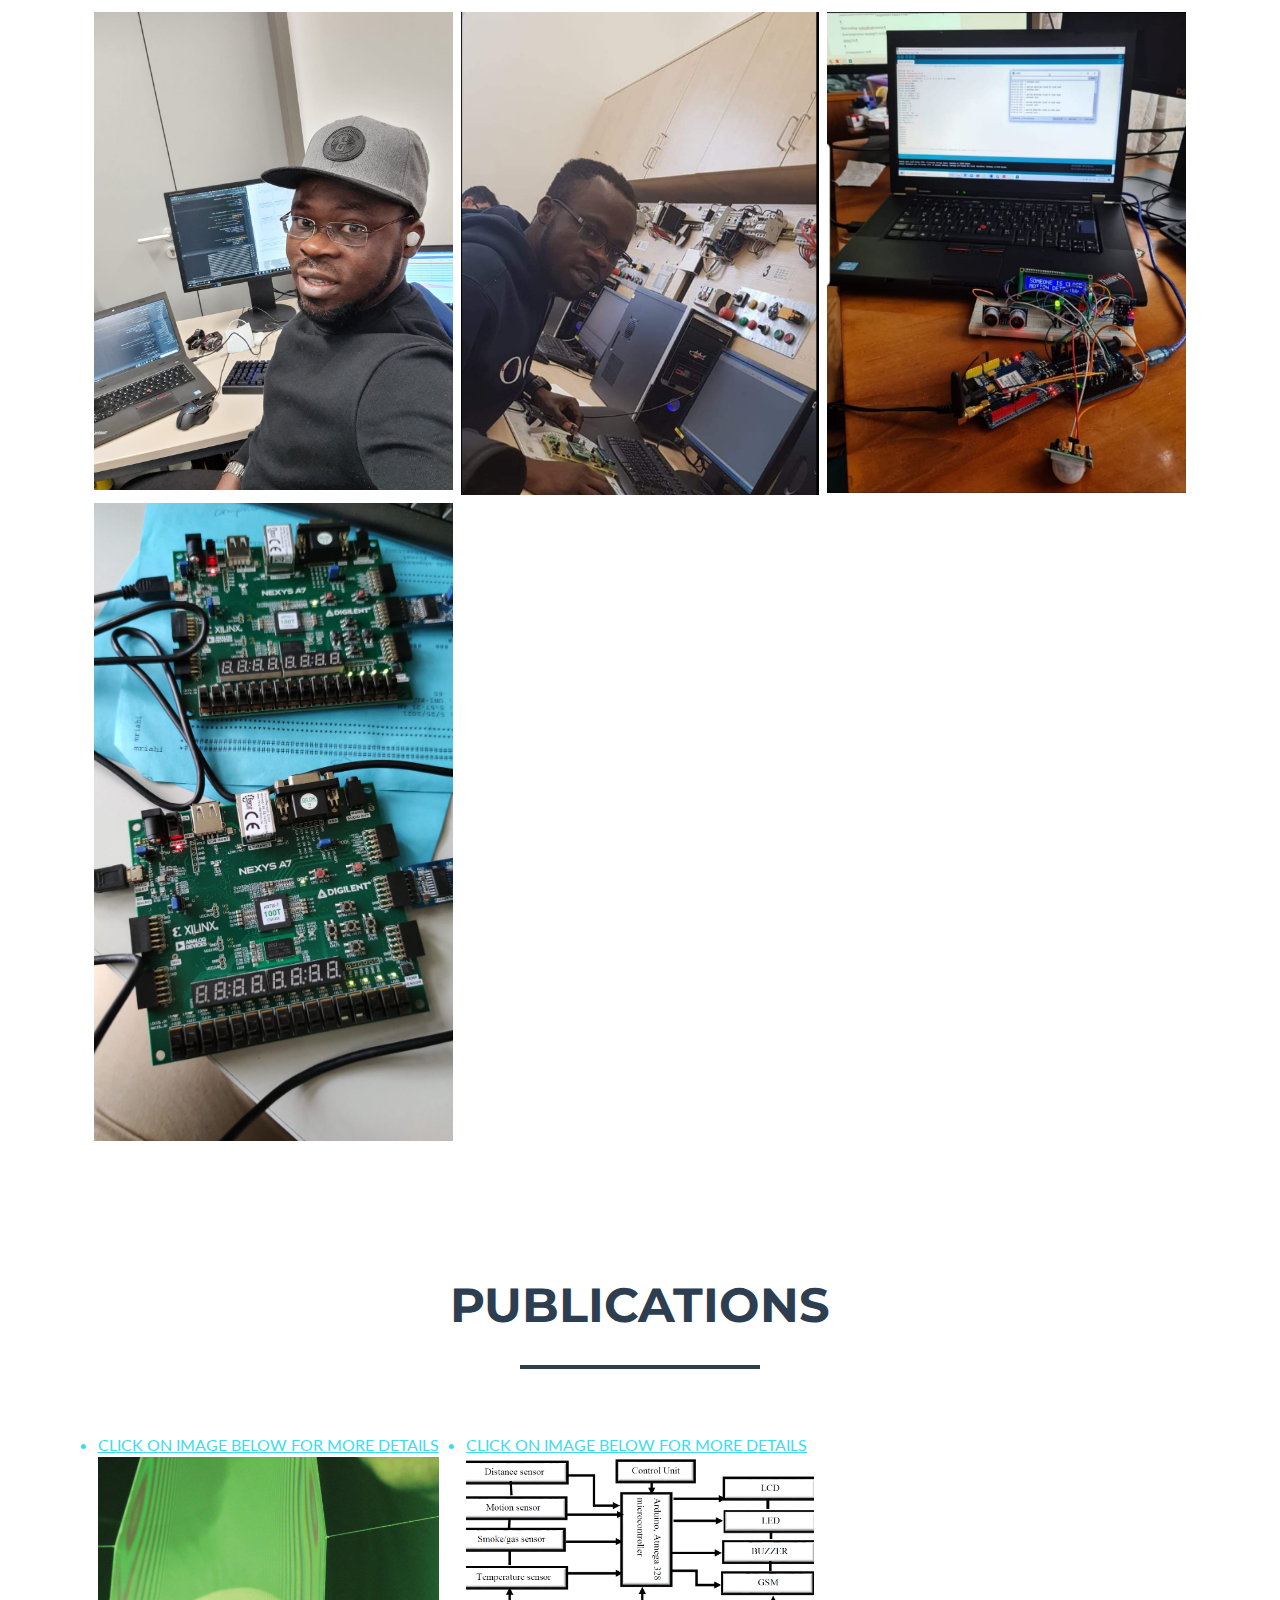
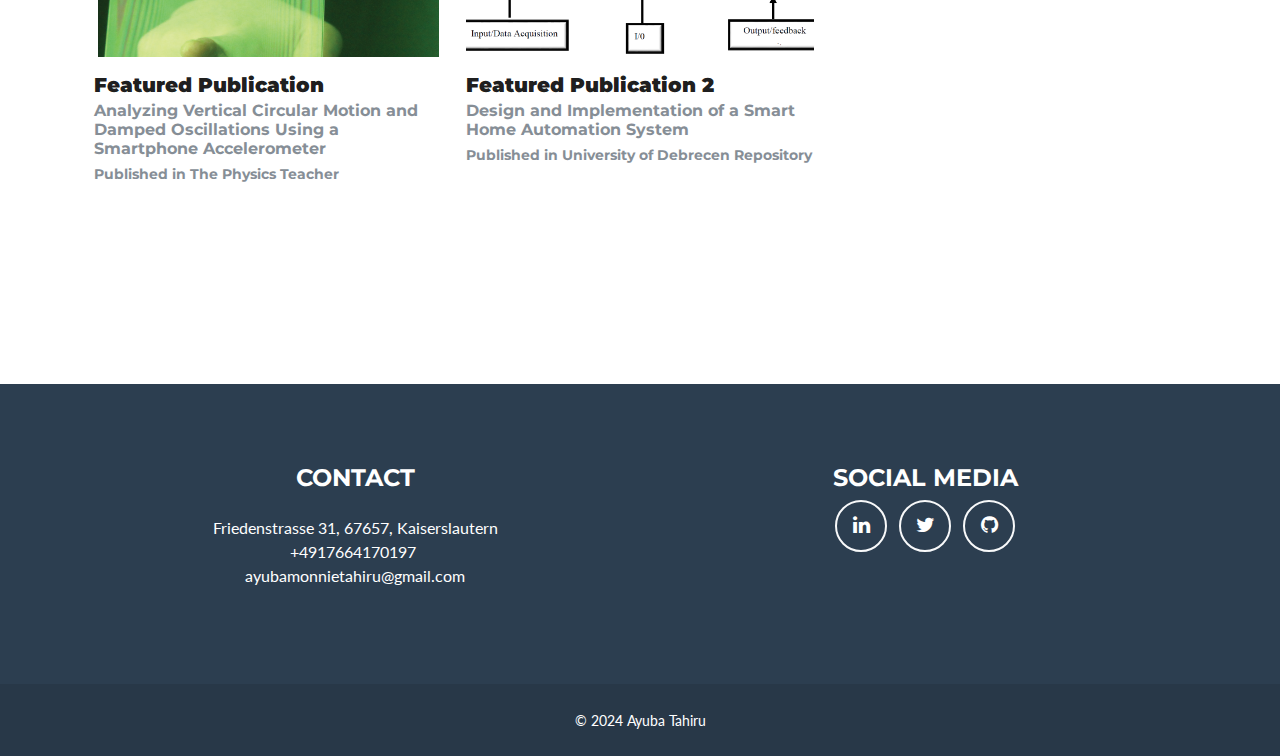
==== commit f00b662e: "Profile Update" ====
--- a/index.html
+++ b/index.html
@@ -277,8 +277,10 @@
                             <a href="https://pubs.aip.org/aapt/pte/article-abstract/62/5/350/3285574/Analyzing-Vertical-Circular-Motion-and-Damped?redirectedFrom=fulltext" target="_blank" class="education-link">
 <!--                                <img src="assets/img/publication.jpeg" alt="Publication Logo" class="education-logo">-->
                                 <li>CLICK ON IMAGE BELOW FOR MORE DETAILS</li>
-                                <div class="col item h-100"><img class="img-fluid gallery-image" src="assets/img/publication.jpeg"></div>"assets/img/hss.jpeg"
-
+                                <div class="col item h-100">
+<!--                                    <div class="col item h-100"><img class="img-fluid gallery-image" src="assets/img/publication.jpeg"></div>"assets/img/hss.jpeg"-->
+                                    <img class="img-fluid gallery-image" src="assets/img/publication.jpeg" alt="Publication Image 1" style="width: 100%; height: 200px; object-fit: cover;">
+                                </div>
                             </a>
                         </div>
                         <h5 class="card-title"><strong><span style="color: rgba(0, 0, 0, 0.9);">Featured Publication</span></strong></h5>
@@ -295,7 +297,10 @@
                             <a href="https://dea.lib.unideb.hu/items/5d9f455a-3279-418d-98cb-9b0144c00881/full" target="_blank" class="education-link">
 <!--                                <img src="assets/img/publication.png" alt="Publication Logo" class="education-logo">-->
                                 <li>CLICK ON IMAGE BELOW FOR MORE DETAILS</li>
-                                <div class="col item h-100"><img class="img-fluid gallery-image" src="assets/img/hss.jpeg"></div>
+                                <div class="col item h-100">
+<!--                                    <div class="col item h-100"><img class="img-fluid gallery-image" src="assets/img/hss.jpeg"></div>-->
+                                    <img class="img-fluid gallery-image" src="assets/img/hss.jpeg" alt="Publication Image 2" style="width: 100%; height: 200px; object-fit: cover;">
+                                </div>
                             </a>
                         </div>
                         <h5 class="card-title"><strong><span style="color: rgba(0, 0, 0, 0.9);">Featured Publication 2</span></strong></h5>
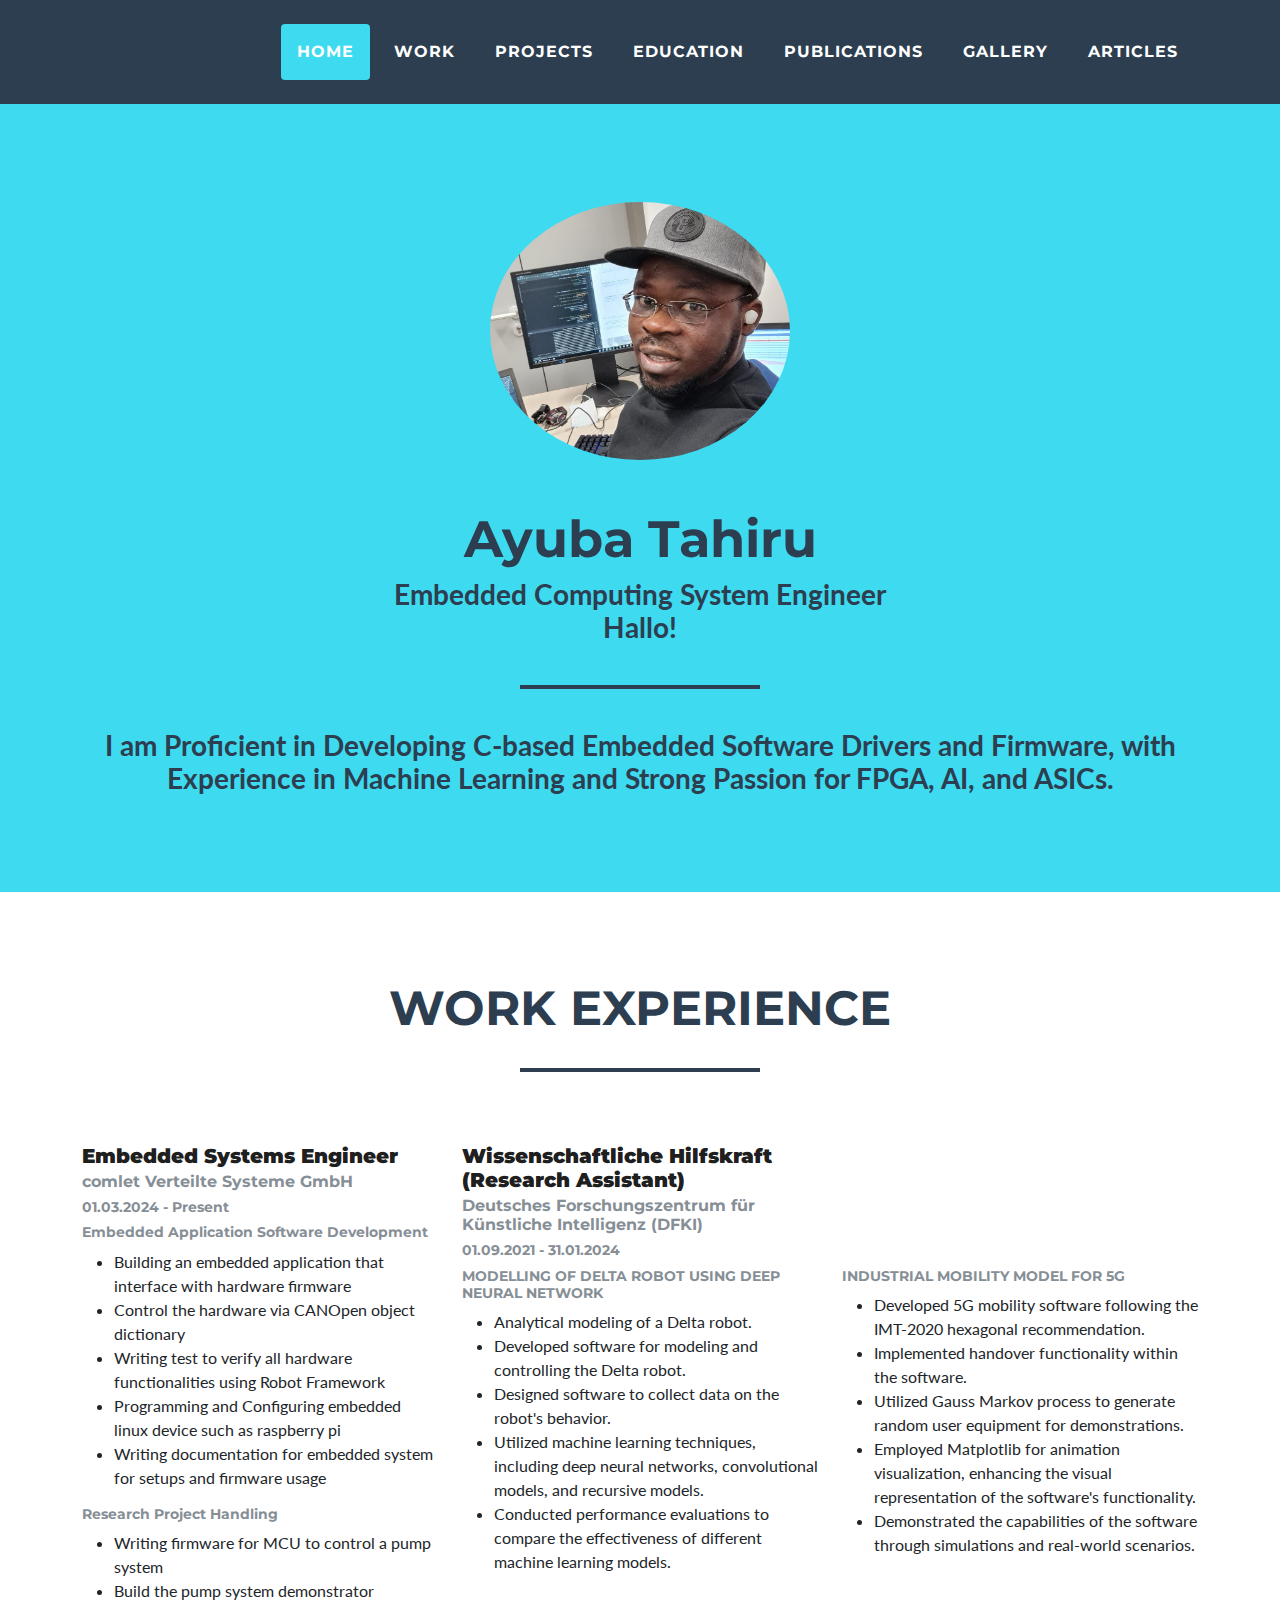
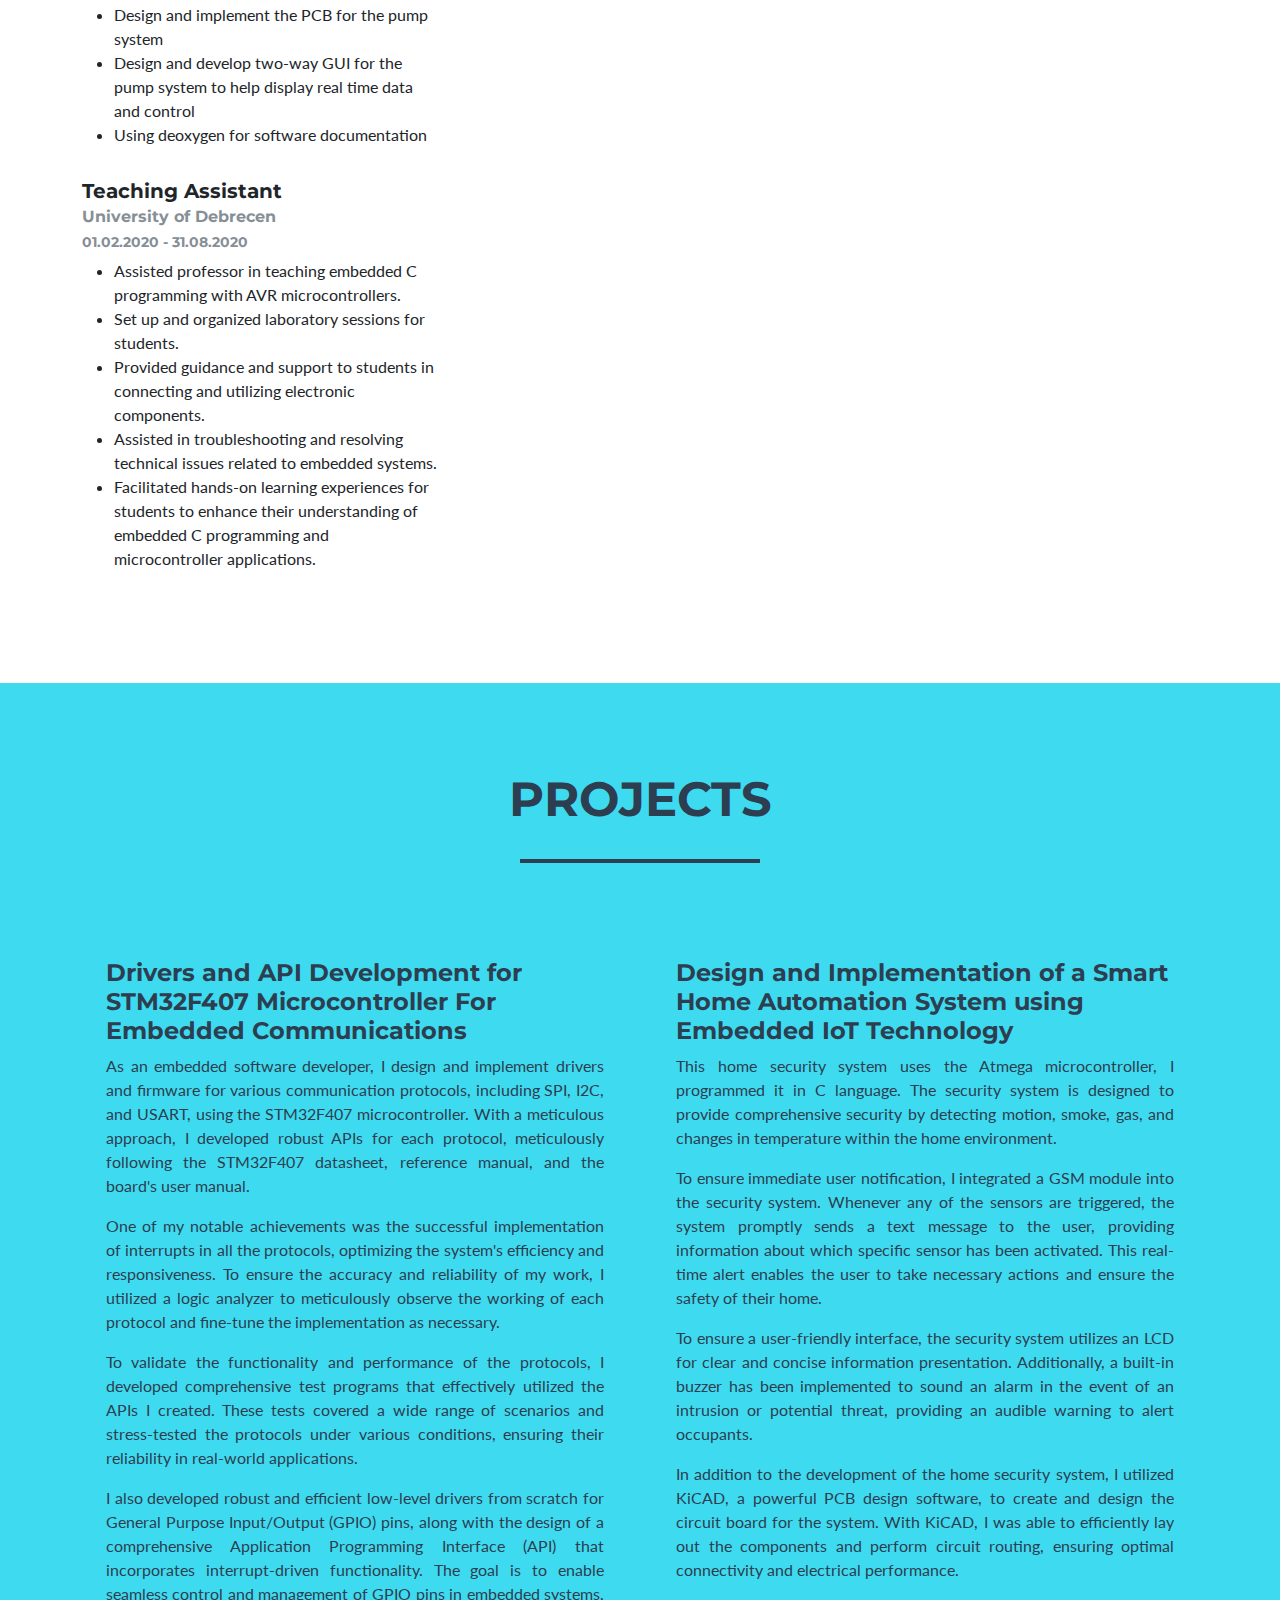
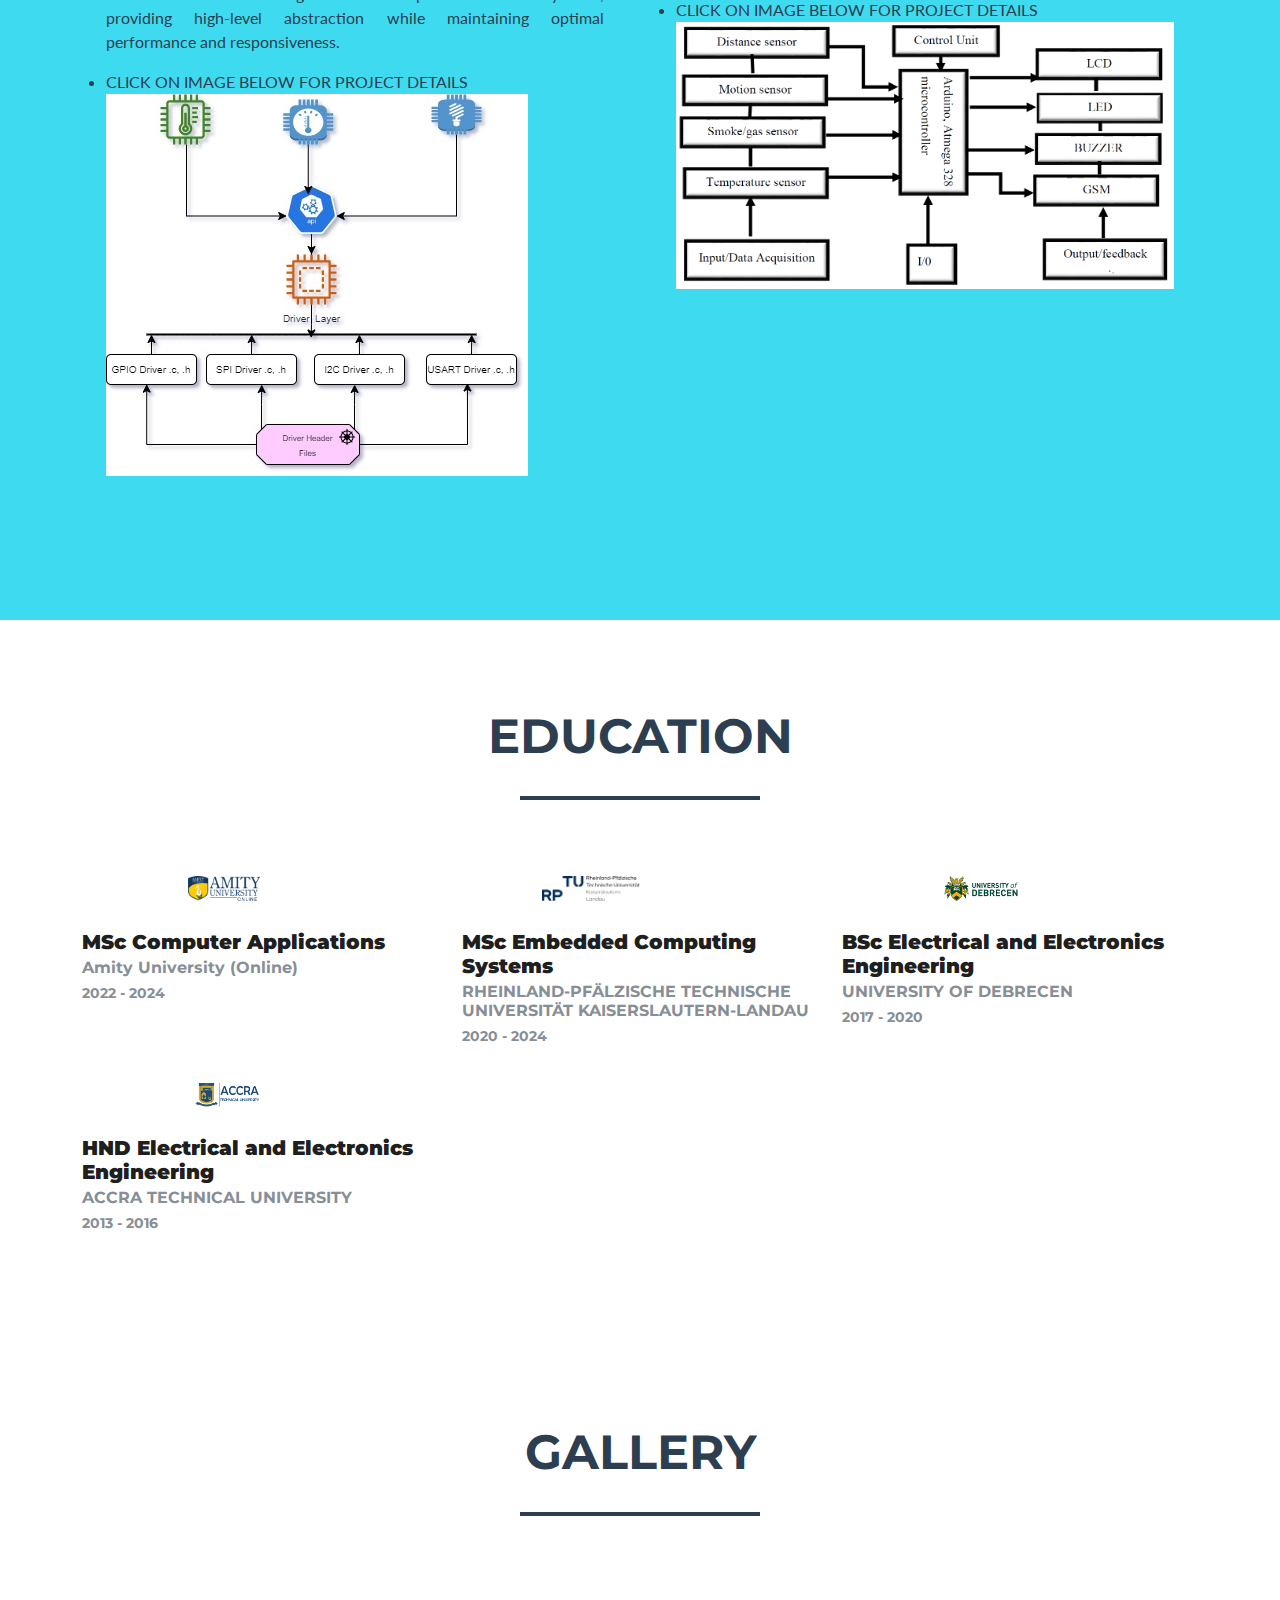
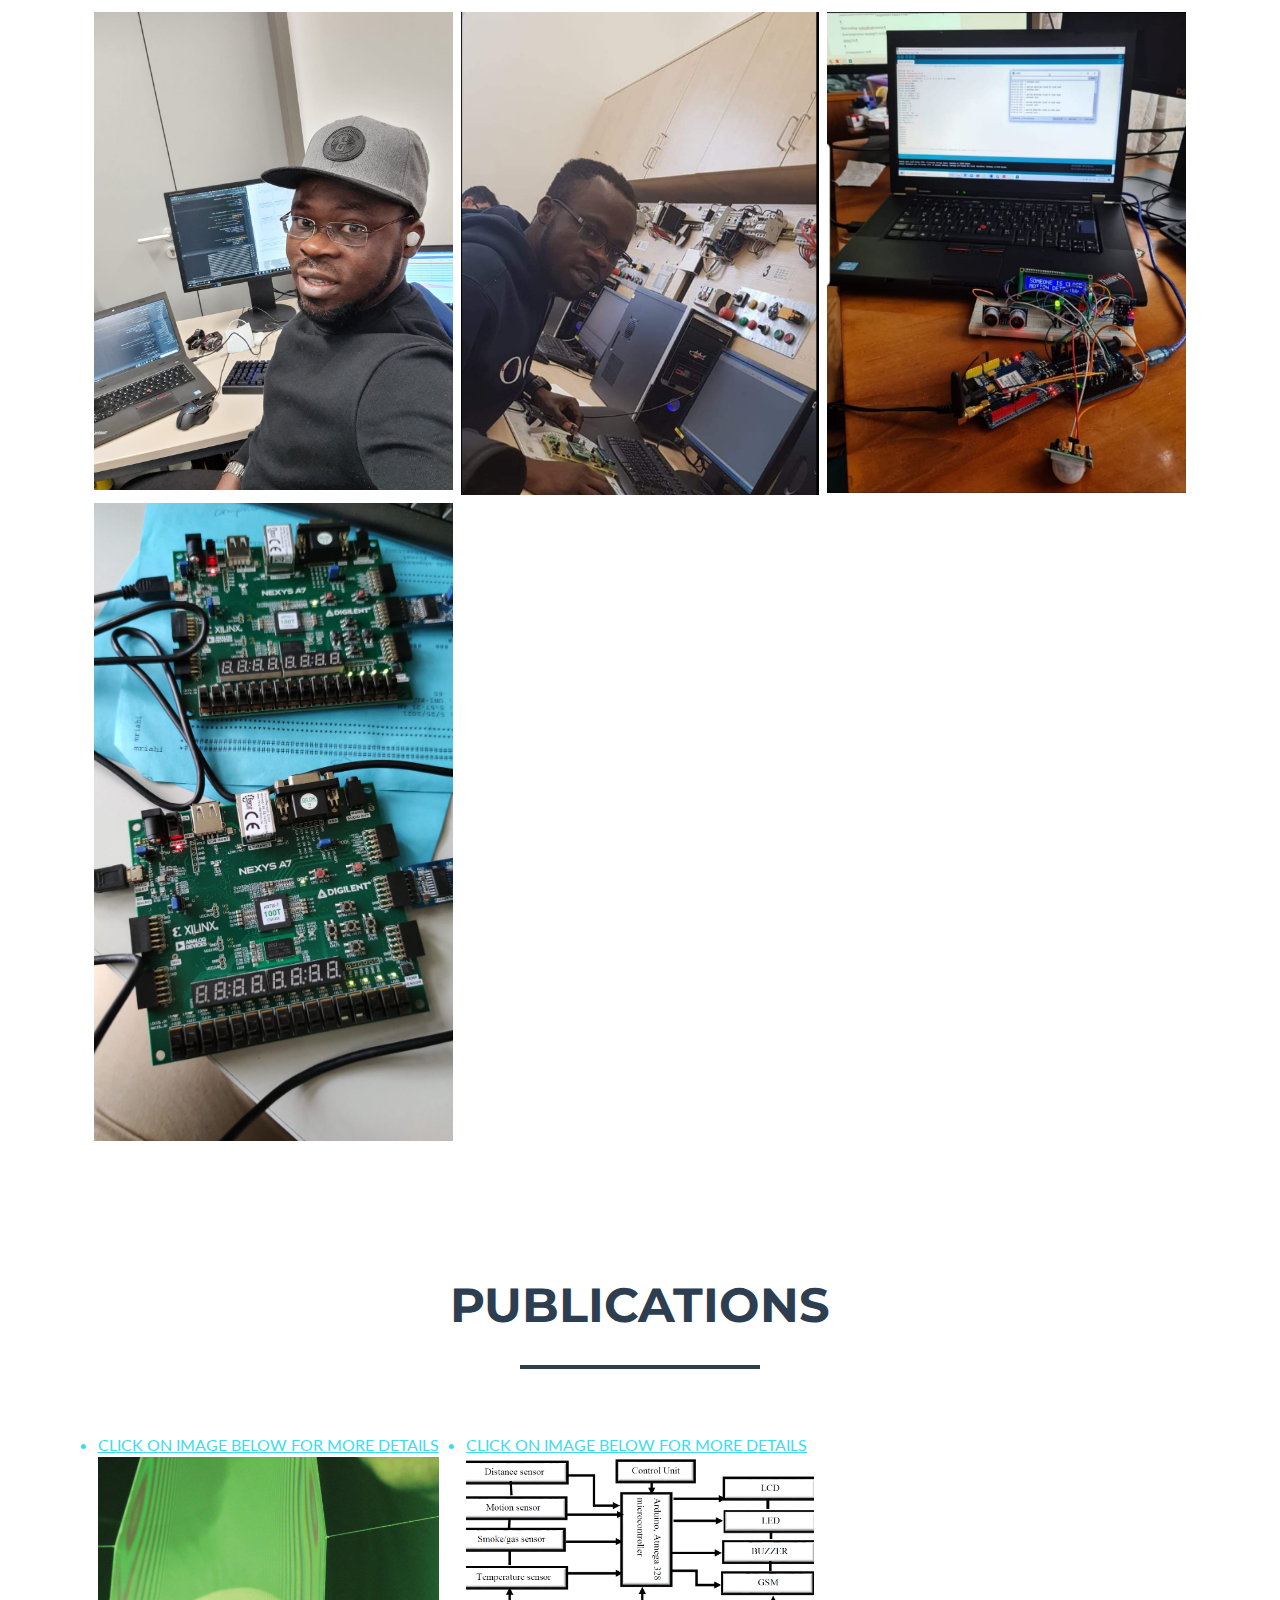
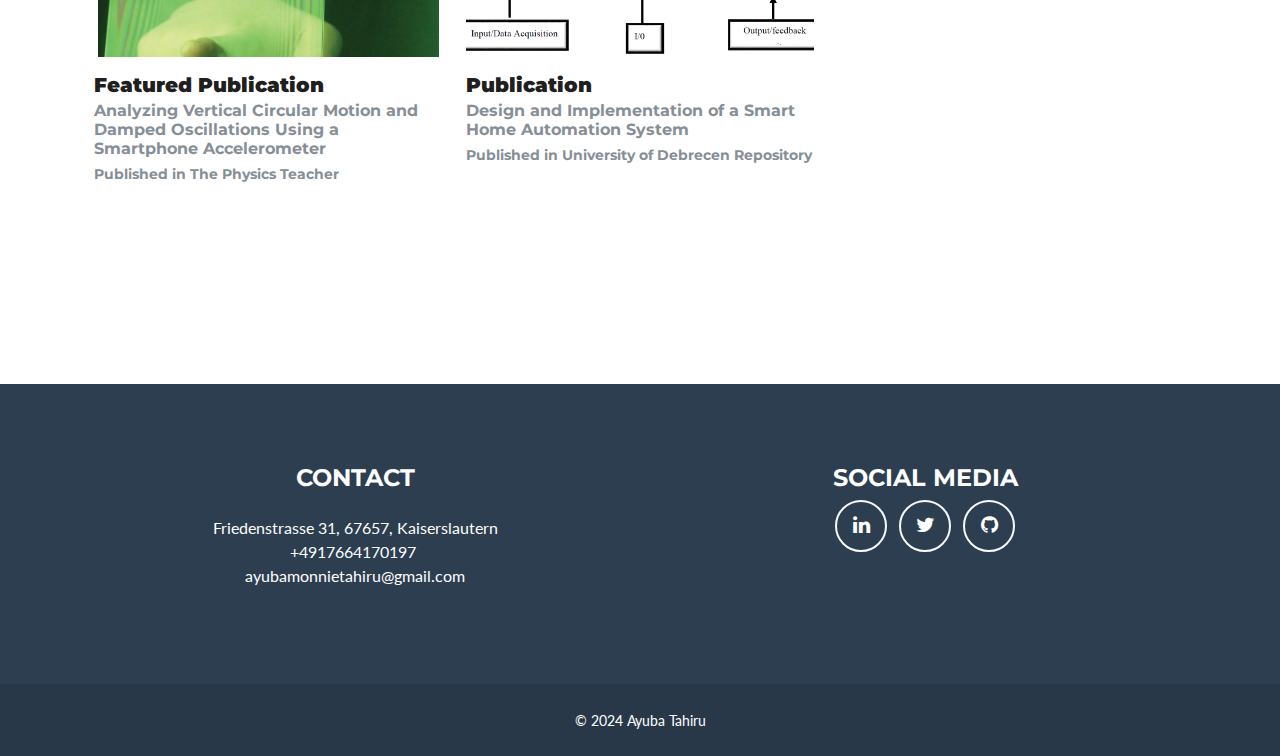
==== commit a4280c8a: "Profile Update" ====
--- a/index.html
+++ b/index.html
@@ -303,7 +303,7 @@
                                 </div>
                             </a>
                         </div>
-                        <h5 class="card-title"><strong><span style="color: rgba(0, 0, 0, 0.9);">Featured Publication 2</span></strong></h5>
+                        <h5 class="card-title"><strong><span style="color: rgba(0, 0, 0, 0.9);">Publication</span></strong></h5>
                         <h6 class="text-muted card-subtitle mb-2">Design and Implementation of a Smart Home Automation System</h6>
                         <h6 class="text-muted card-subtitle mb-2 project-date mt-2">Published in University of Debrecen Repository</h6>
                     </div>
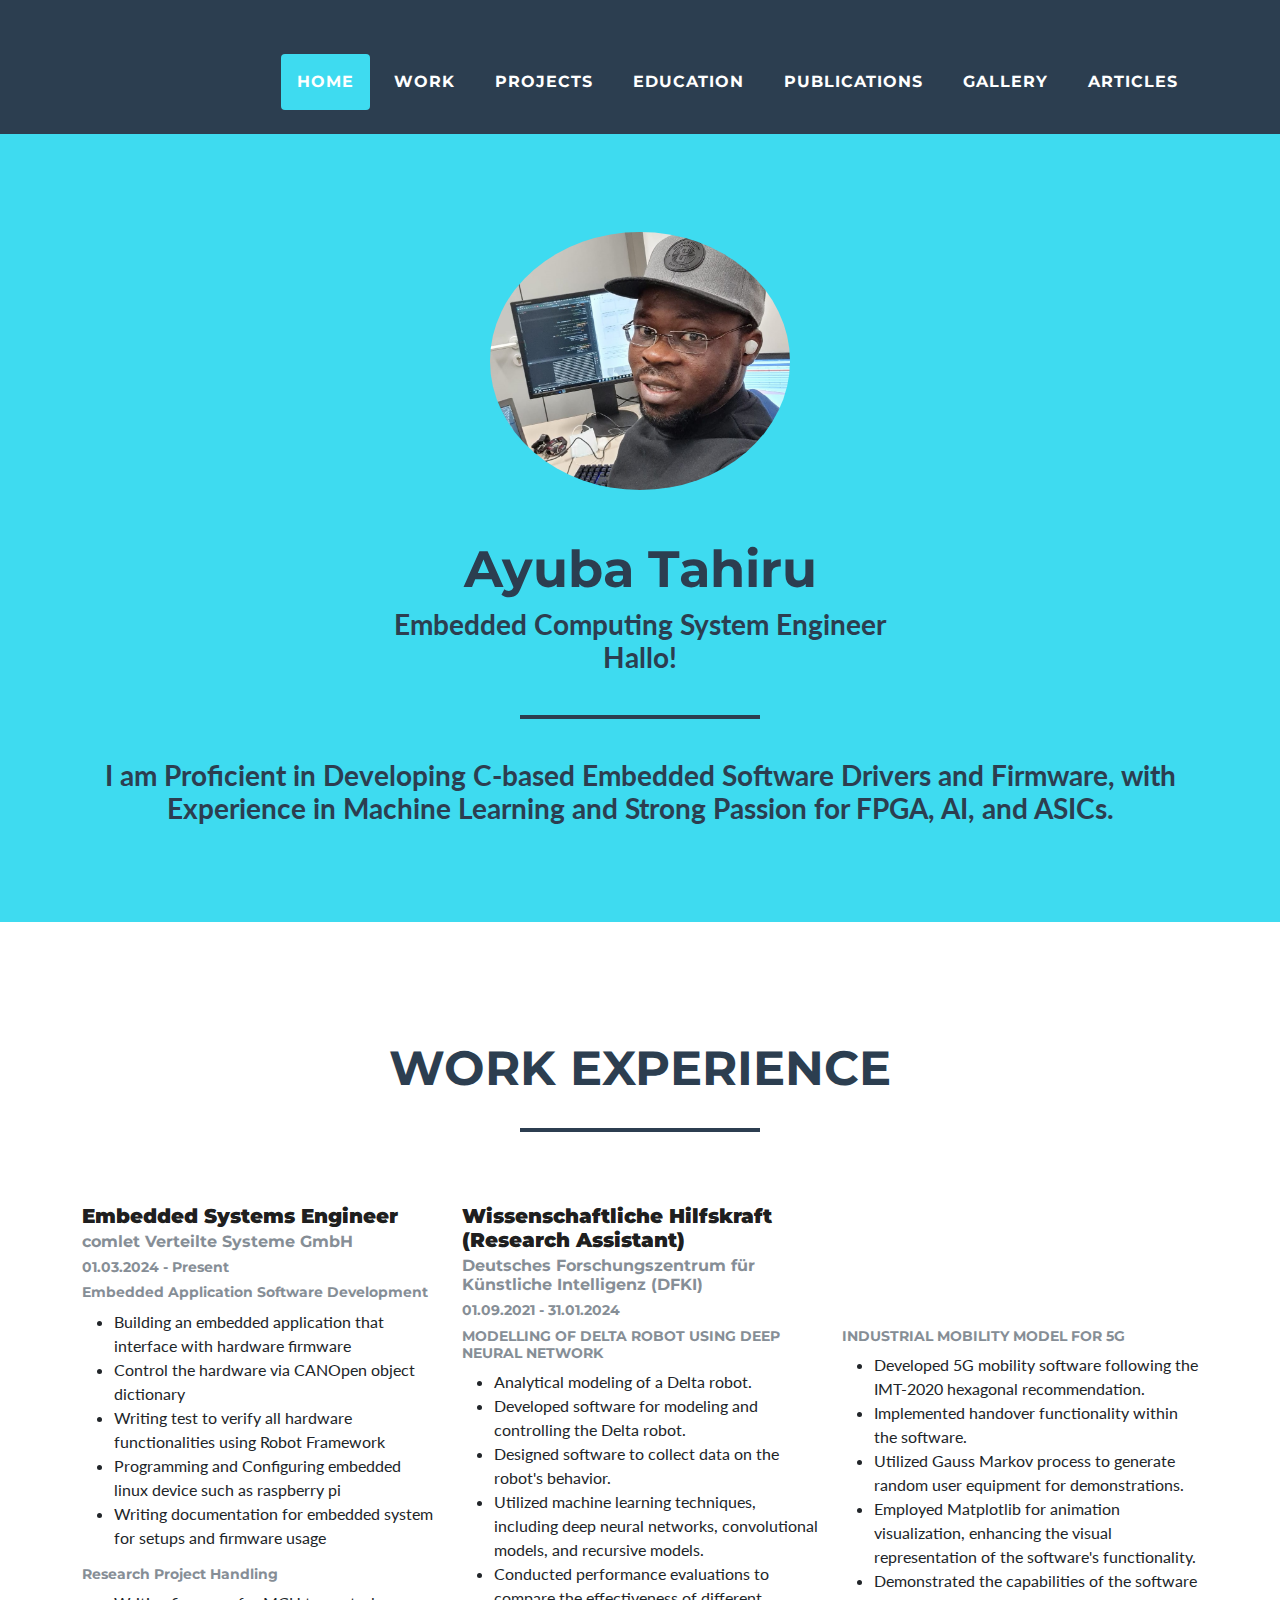
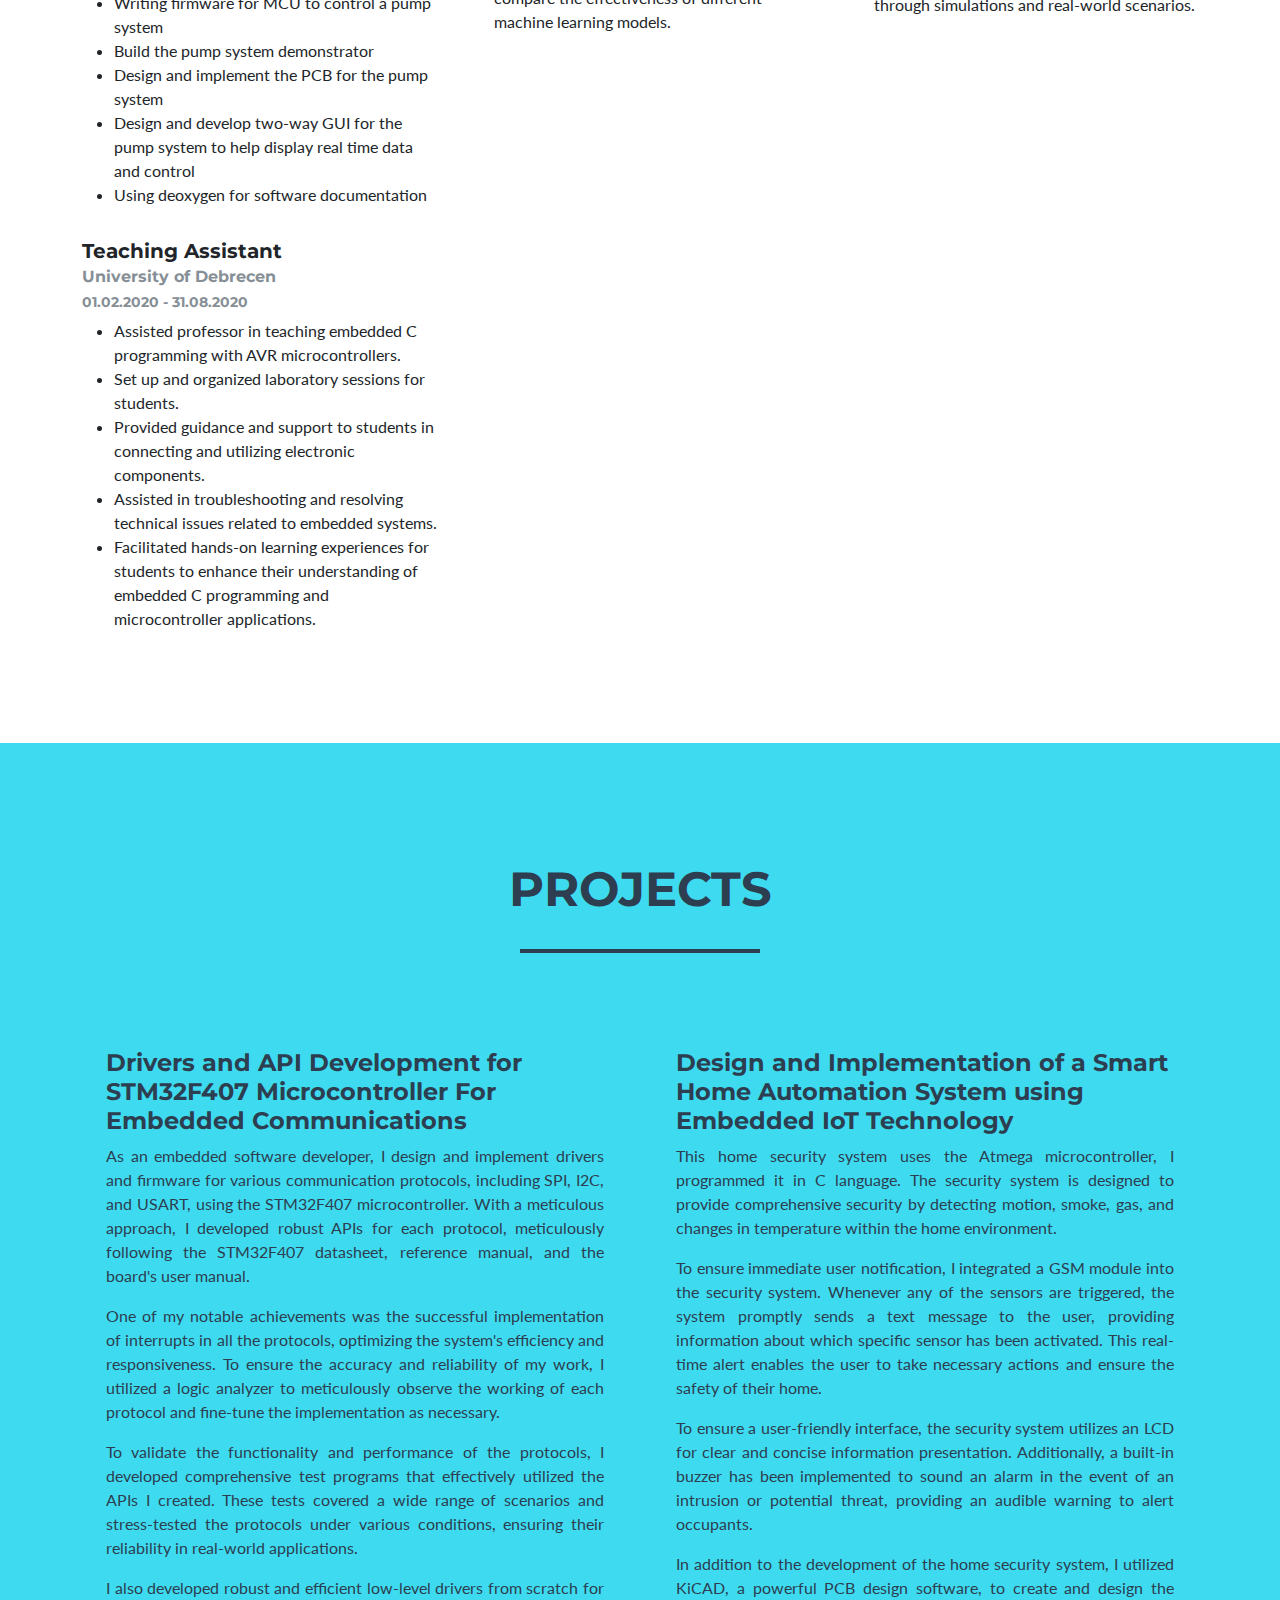
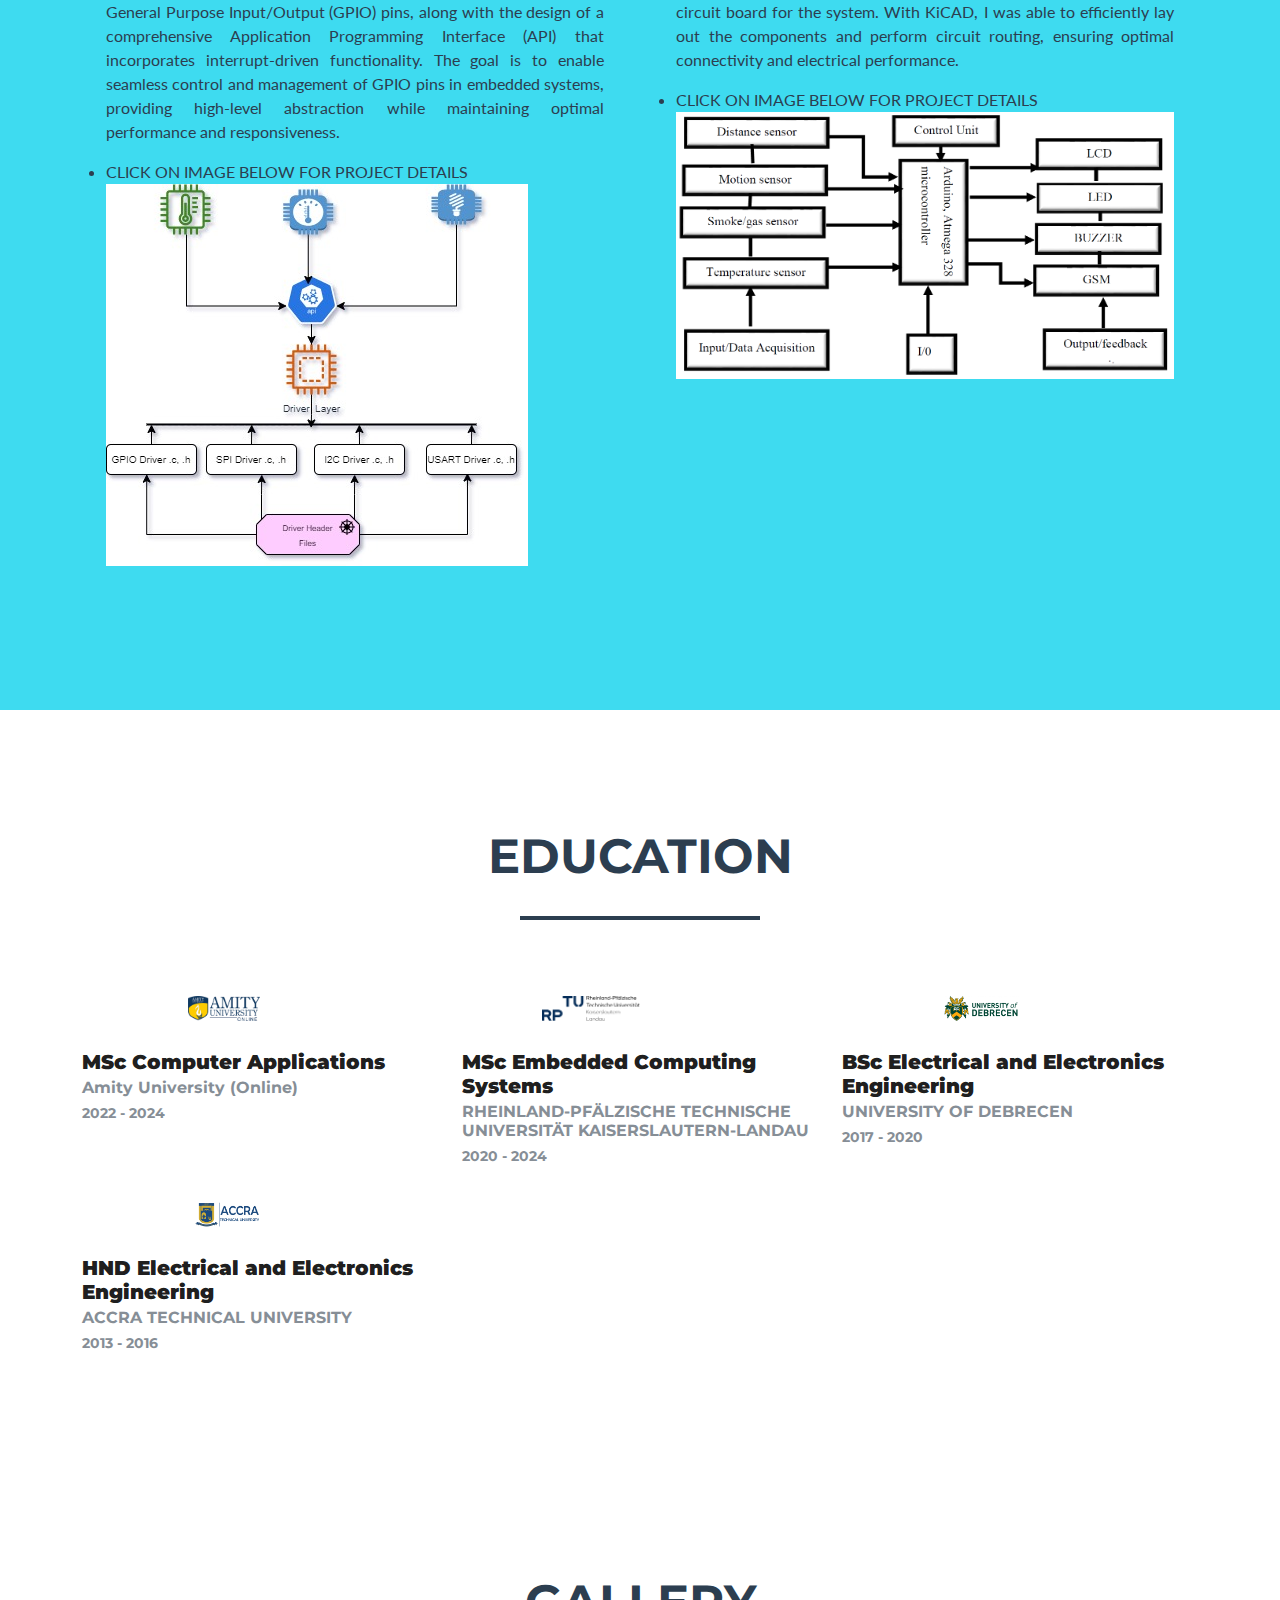
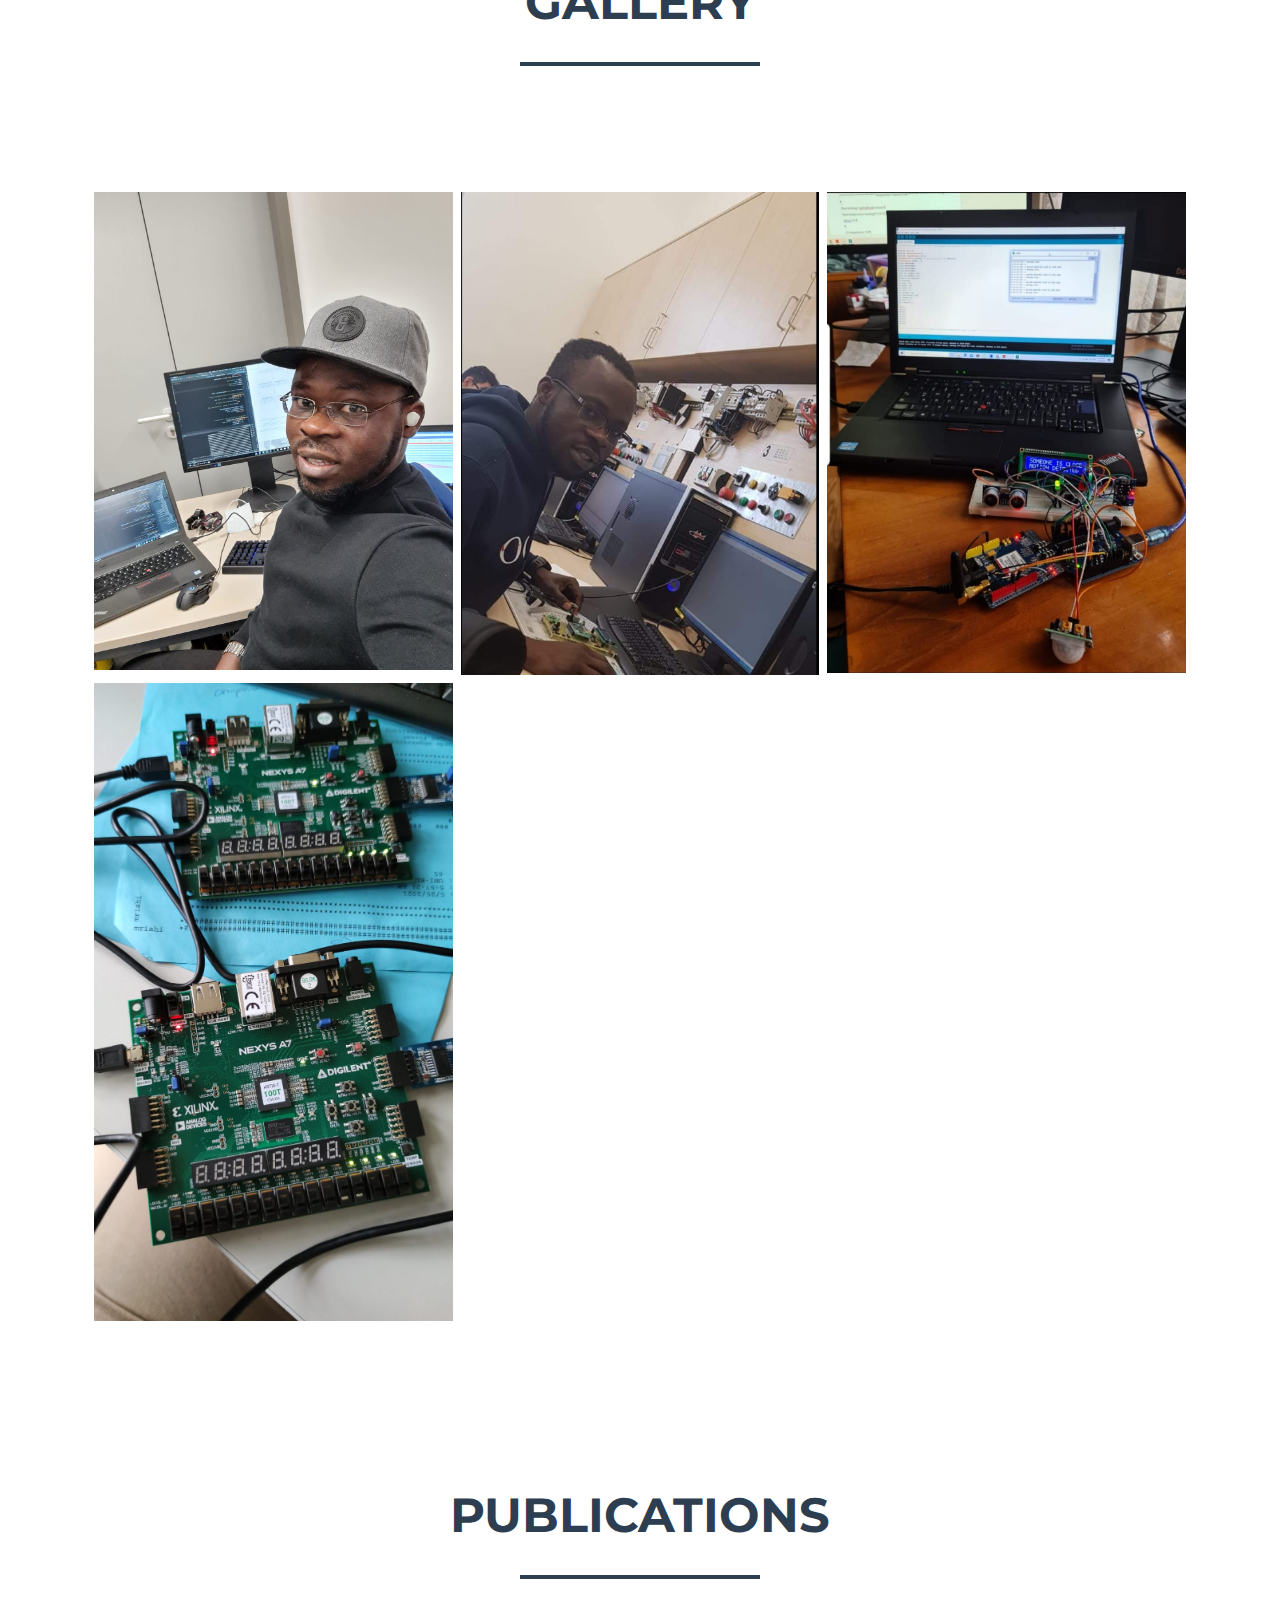
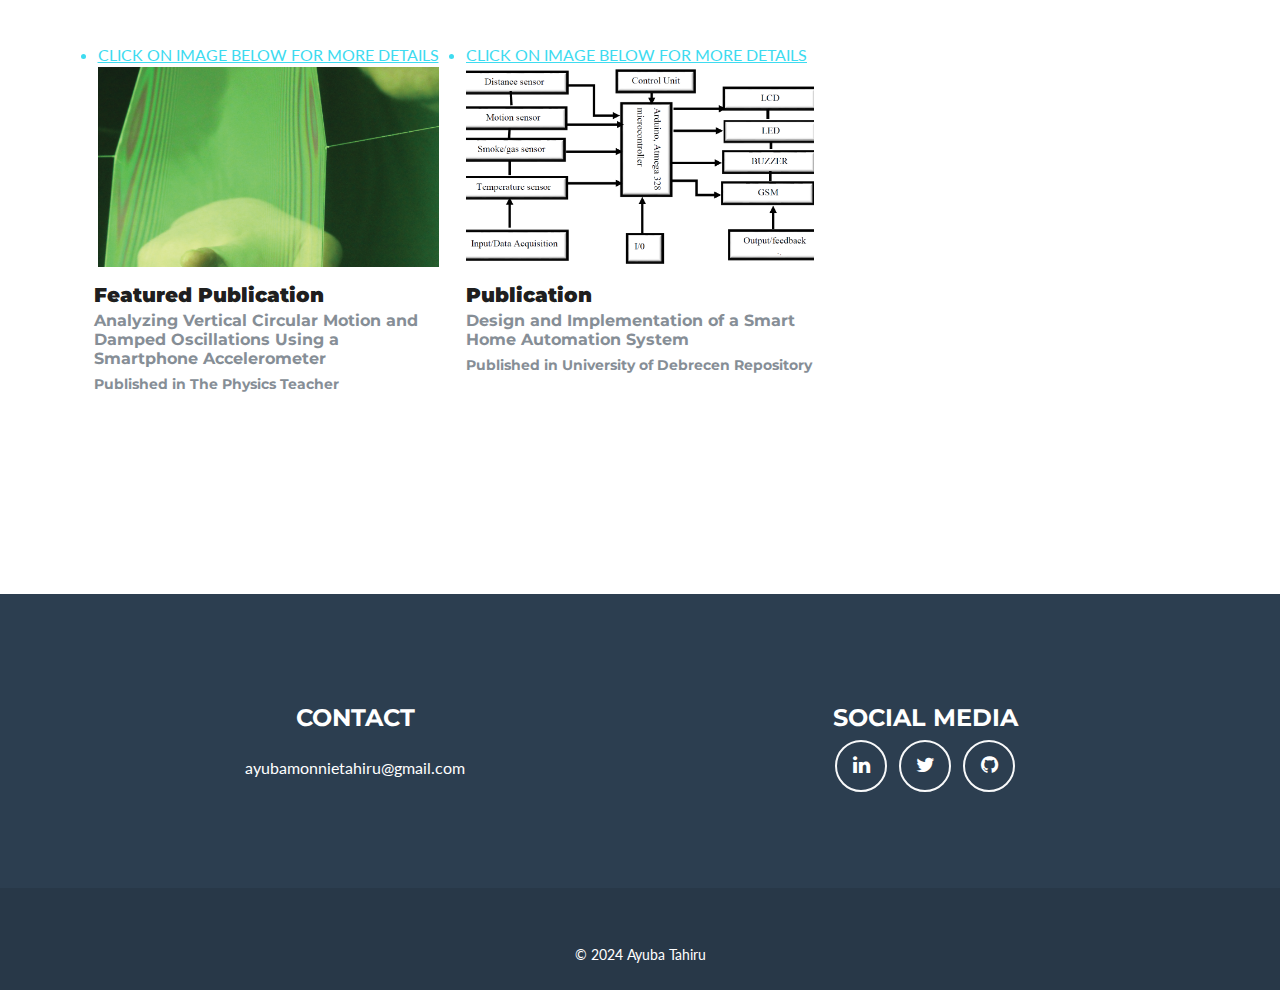
==== commit ce2b65f5: "Memory and CPU Article" ====
--- a/index.html
+++ b/index.html
@@ -324,7 +324,9 @@
             <div class="row">
                 <div class="col-md-6 mb-5 mb-lg-0">
                     <h4 class="text-uppercase mb-4">Contact</h4>
-                    <p>Friedenstrasse 31, 67657, Kaiserslautern<br><a class="no-uline" href="tel:+4917664170197"><span style="color: rgb(255, 255, 255);">+4917664170197</span></a>&nbsp;<br><a class="no-uline" href="mailto:ayubamonnietahiru@gmail.com"><span style="color: rgb(255, 255, 255);">ayubamonnietahiru@gmail.com</span></a></p>
+<!--                    <p>Friedenstrasse 31, 67657, Kaiserslautern<br><a class="no-uline" href="tel:+4917664170197"><span style="color: rgb(255, 255, 255);">+4917664170197</span></a>&nbsp;<br><a class="no-uline" href="mailto:ayubamonnietahiru@gmail.com"><span style="color: rgb(255, 255, 255);">ayubamonnietahiru@gmail.com</span></a></p>-->
+                    <p><span href="mailto:ayubamonnietahiru@gmail.com"><span style="color: rgb(255, 255, 255);">ayubamonnietahiru@gmail.com</span></></p>
+
                 </div>
                 <div class="col-md-6 mb-5 mb-lg-0">
                     <h4 class="text-uppercase">Social Media</h4>
--- a/assets/css/styles.css
+++ b/assets/css/styles.css
@@ -63,3 +63,167 @@
   object-fit: cover;
 }
 
+table {
+    width: 100%;
+    border-collapse: collapse;
+}
+
+th, td {
+    padding: 10px;
+    border: 1px solid #ddd;
+}
+
+img {
+    max-width: 100%;
+    height: auto;
+}
+th {
+    background-color: #f4f4f4;
+    text-align: left;
+}
+
+td {
+    text-align: left;
+}
+
+.container {
+    margin-top: 30px;
+}
+
+.img-fluid {
+    max-width: 100%;
+    height: auto;
+}
+
+.section {
+    margin-bottom: 30px;
+}
+
+header {
+    background-color: #343a40;
+    padding: 20px 0;
+    color: white;
+    text-align: center;
+}
+
+footer {
+    background-color: #343a40;
+    color: white;
+    padding: 10px 0;
+}
+
+footer p {
+    margin: 0;
+}
+
+/* Styling the Back to MCU button like the header */
+.nav-bar {
+    background-color: #007bff; /* Primary color */
+    padding: 15px 0;
+    text-align: center;
+}
+
+.nav-bar a {
+    color: white;
+    font-weight: bold;
+    padding: 10px 20px;
+    text-decoration: none;
+    text-align: center;
+    display: inline-block;
+}
+
+.nav-bar a:hover {
+    background-color: #0056b3;
+}
+
+table {
+    width: 100%;
+    border-collapse: collapse;
+}
+
+img {
+    max-width: 100%;
+    height: auto;
+}
+
+th, td {
+    padding: 10px;
+    border: 1px solid #ddd;
+}
+
+th {
+    background-color: #f4f4f4;
+    text-align: left;
+}
+
+td {
+    text-align: left;
+}
+
+.container {
+    margin-top: 30px;
+}
+
+.img-fluid {
+    max-width: 100%;
+    height: auto;
+}
+
+.section {
+    margin-bottom: 30px;
+}
+
+header {
+    background-color: #343a40;
+    padding: 20px 0;
+    color: white;
+    text-align: center;
+}
+
+footer {
+    background-color: #343a40;
+    color: white;
+    padding: 10px 0;
+}
+
+footer p {
+    margin: 0;
+}
+
+.nav-bar {
+    background-color: #343a40;
+    padding: 15px 0;
+    text-align: center;
+}
+
+.nav-bar a {
+    color: white;
+    font-weight: bold;
+    padding: 10px 20px;
+    text-decoration: none;
+    text-align: center;
+    display: inline-block;
+}
+.section {
+    padding-top: 150px;
+}
+.nav-bar a:hover {
+    background-color: #1d1f22;
+}
+
+.navbar-brand {
+    white-space: normal; /* Allow text to wrap on small screens */
+    font-size: 1.5rem; /* Default size for larger screens */
+}
+
+@media (max-width: 768px) {
+    .navbar-brand {
+        font-size: 1.2rem; /* Smaller font size for tablets */
+    }
+}
+
+@media (max-width: 576px) {
+    .navbar-brand {
+        font-size: 1rem; /* Further reduce font size for phones */
+    }
+}